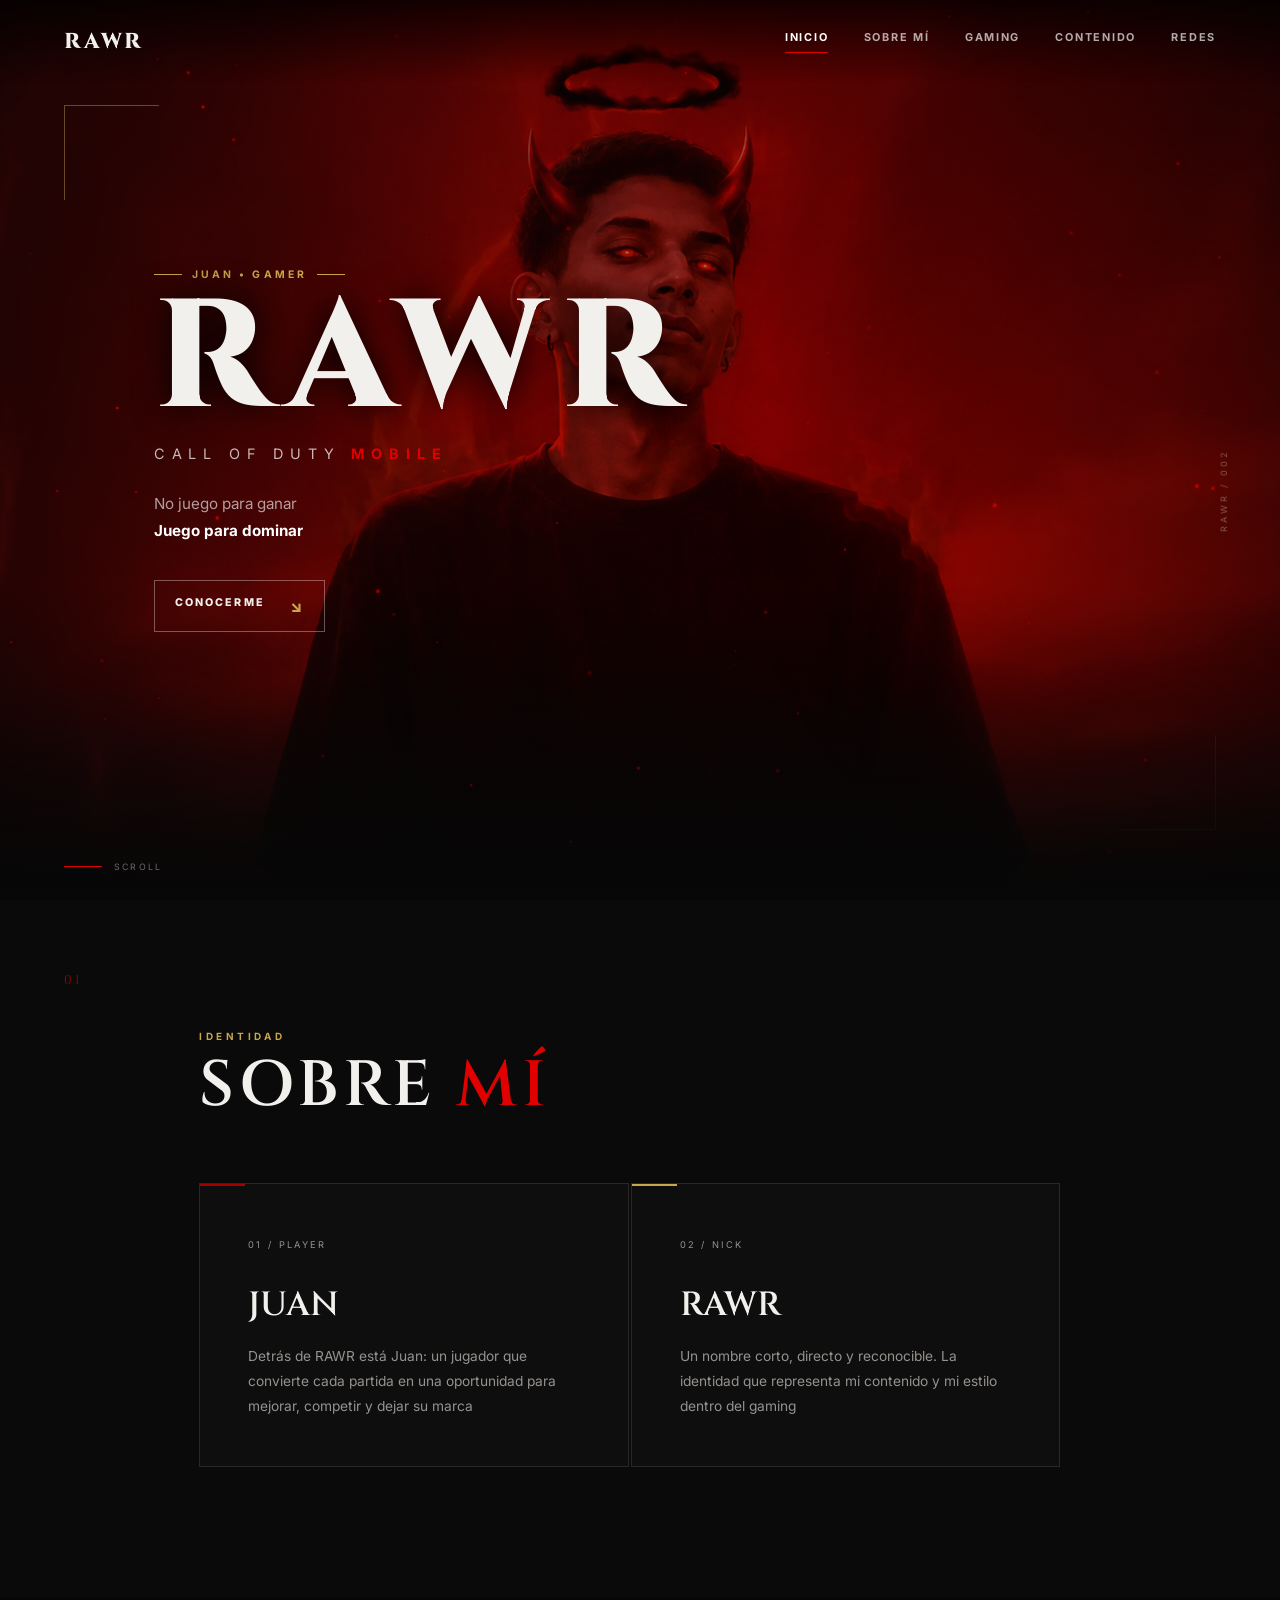
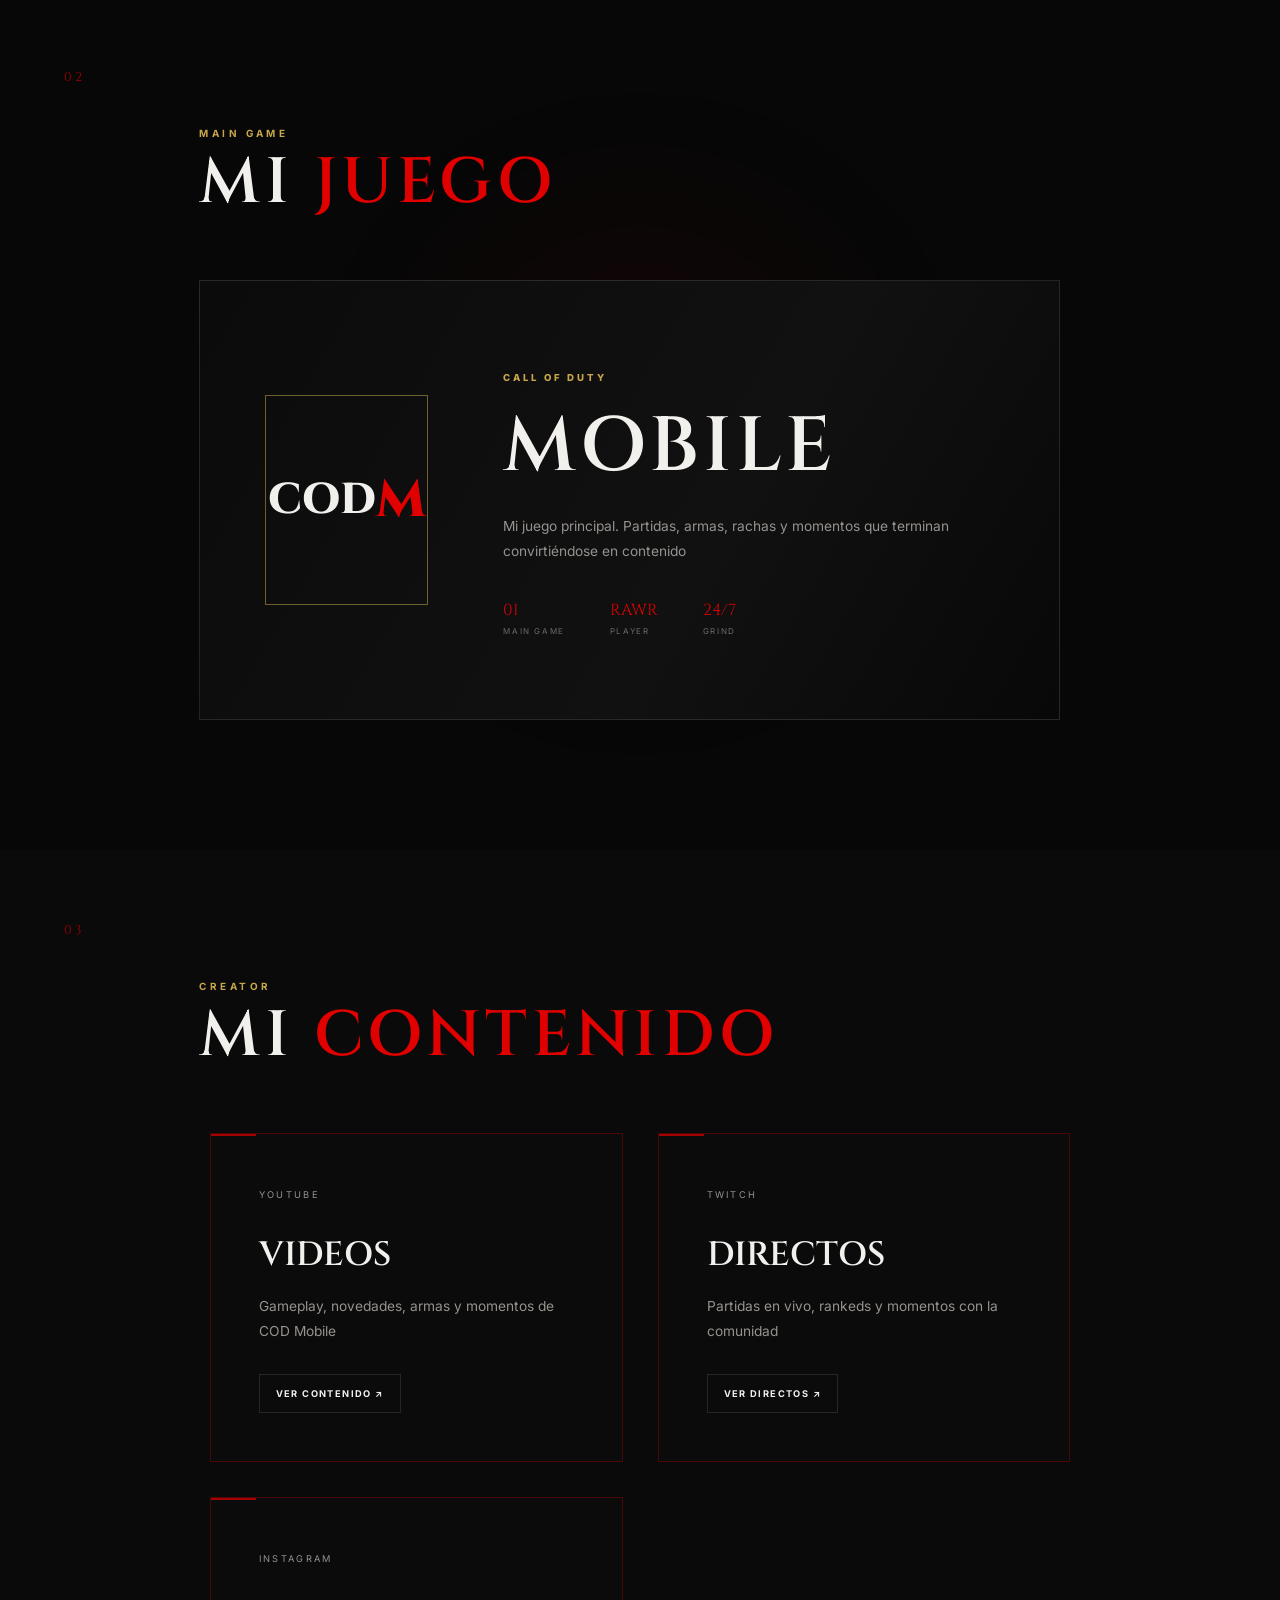
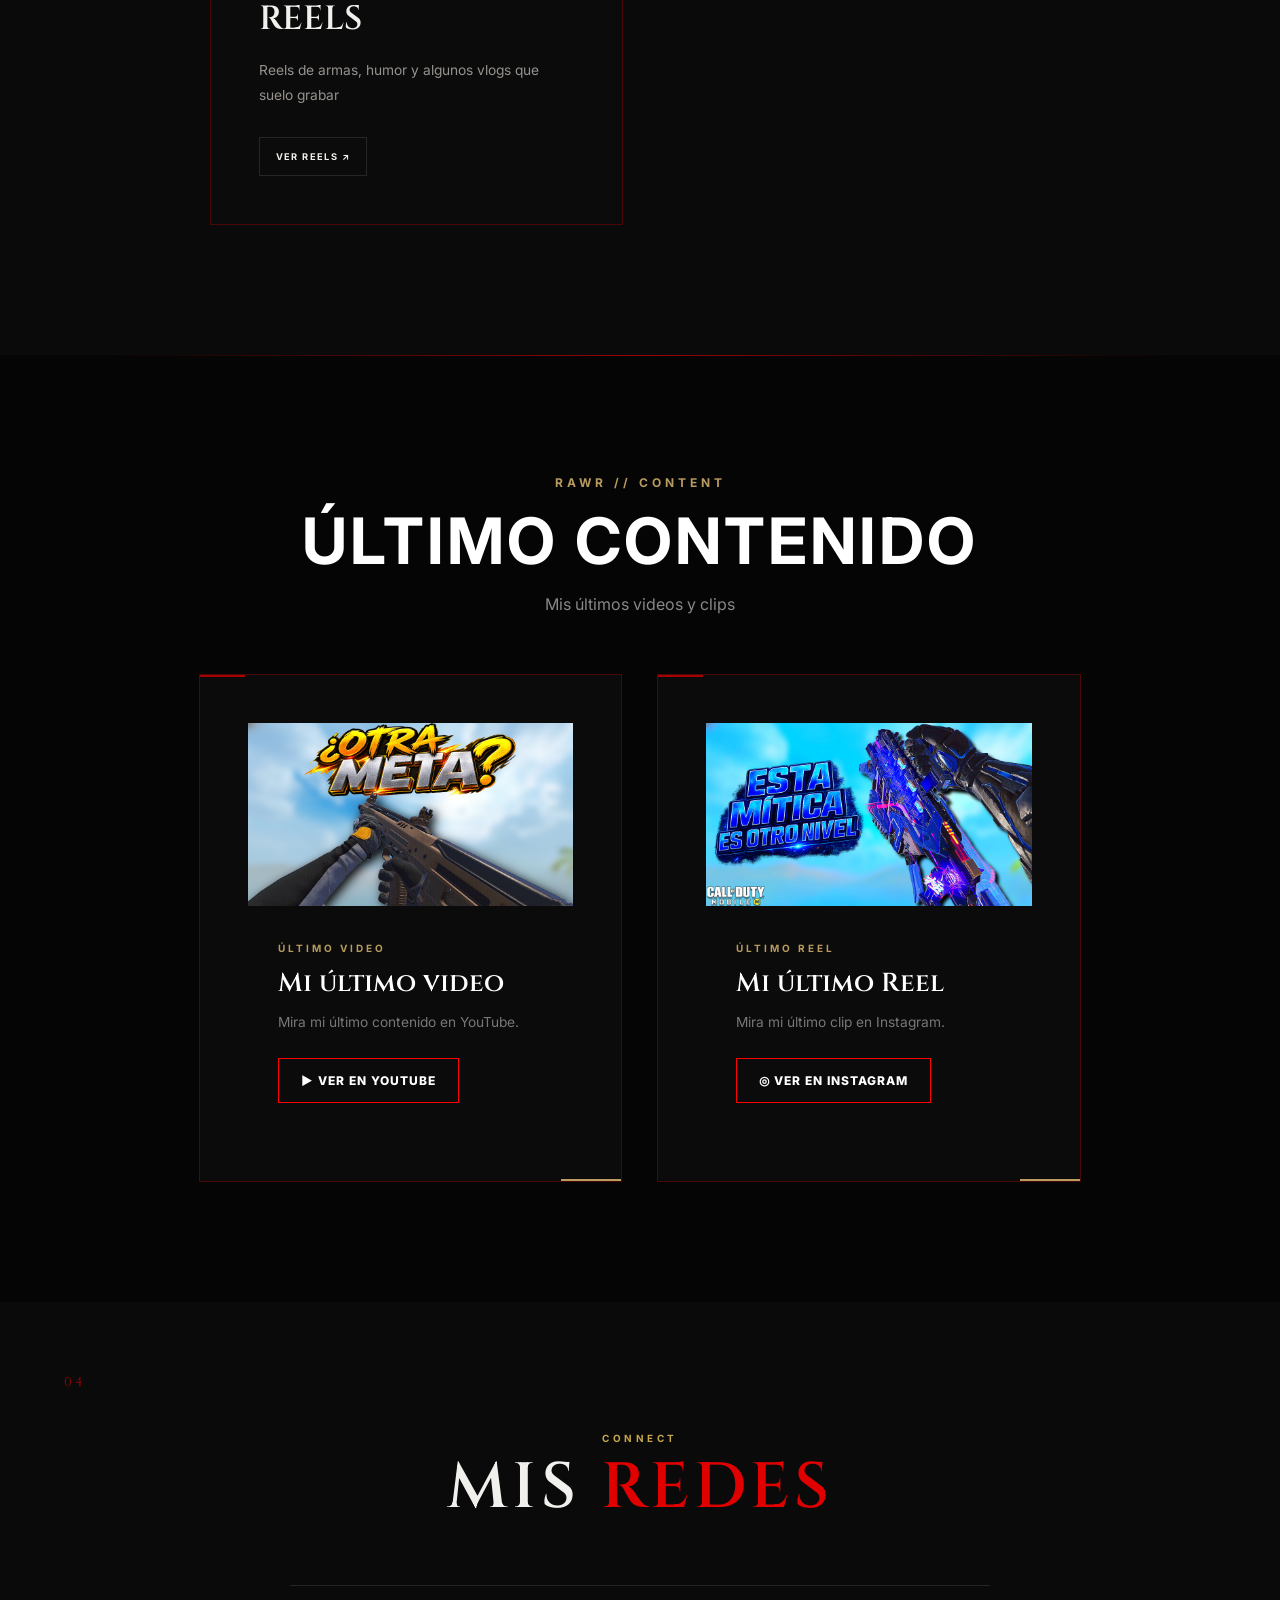
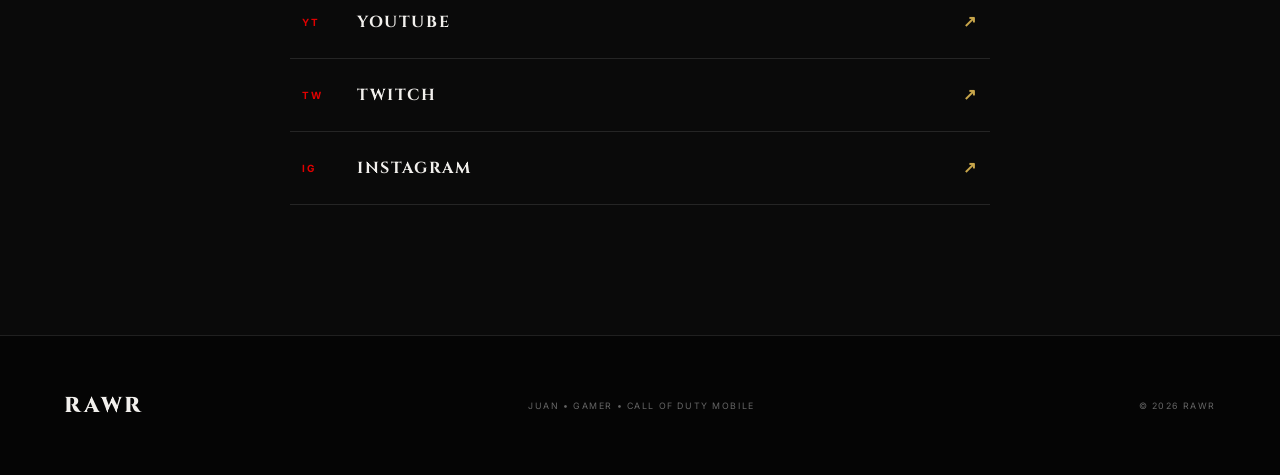
==== index.html @ 87cd7c40 "Update content description in index.html Removed the period from the content description." ====
<!DOCTYPE html>
<html lang="es">
<head>
  <meta charset="UTF-8">
  <meta name="viewport" content="width=device-width, initial-scale=1.0">
  <link rel="icon" type="image/png" href="favicon.png">
  <title>RAWR | Juan</title>
  <link rel="preconnect" href="https://fonts.googleapis.com">
  <link rel="preconnect" href="https://fonts.gstatic.com" crossorigin>
  <link href="https://fonts.googleapis.com/css2?family=Cinzel:wght@500;600;700;800&family=Inter:wght@400;500;600;700;800&display=swap" rel="stylesheet">
  <link rel="stylesheet" href="style.css">
</head>
<body>
<header class="navbar">
  <a href="#inicio" class="logo">RAWR<span></span></a>
  <button class="menu-toggle" aria-label="Abrir menú"><span></span><span></span><span></span></button>
  <nav class="nav-links">
    <a href="#inicio" class="active">INICIO</a>
    <a href="#sobre-mi">SOBRE MÍ</a>
    <a href="#gaming">GAMING</a>
    <a href="#contenido">CONTENIDO</a>
    <a href="#redes">REDES</a>
  </nav>
</header>

<main>
<section id="inicio" class="hero">
  <div class="hero-image"></div>
  <div class="hero-overlay"></div>
  <canvas id="particles"></canvas>
  <div class="hero-scanlines"></div>
  <div class="hero-corner corner-tl"></div><div class="hero-corner corner-br"></div>
  <div class="red-glow"></div>
  <div class="hero-content">
    <p class="eyebrow"><span></span> JUAN • GAMER <span></span></p>
    <h1 class="glitch-title" data-text="RAWR">RAWR</h1>
    <p class="hero-subtitle">CALL OF DUTY <strong>MOBILE</strong></p>
    <p class="hero-description">No juego para ganar<br><strong>Juego para dominar</strong></p>
    <a class="cta" href="#sobre-mi">CONOCERME <span>↘</span></a>
  </div>
  <div class="hero-side-label">RAWR / 002</div>
  <div class="scroll-indicator"><span></span> SCROLL</div>
</section>

<section id="sobre-mi" class="section reveal-section">
  <div class="section-number">01</div>
  <div class="section-heading"><p>IDENTIDAD</p><h2>SOBRE <em>MÍ</em></h2></div>
  <div class="about-grid">
    <article class="about-card reveal-item"><span>01 / PLAYER</span><h3>JUAN</h3><p>Detrás de RAWR está Juan: un jugador que convierte cada partida en una oportunidad para mejorar, competir y dejar su marca</p></article>
    <article class="about-card accent-card reveal-item"><span>02 / NICK</span><h3>RAWR</h3><p>Un nombre corto, directo y reconocible. La identidad que representa mi contenido y mi estilo dentro del gaming</p></article>
  </div>
</section>

<section id="gaming" class="section gaming reveal-section">
  <div class="section-number">02</div>
  <div class="section-heading"><p>MAIN GAME</p><h2>MI <em>JUEGO</em></h2></div>
  <div class="game-panel reveal-item">
    <div class="game-mark">COD<br><span>M</span></div>
    <div class="game-info"><span class="gold-label">CALL OF DUTY</span><h3>MOBILE</h3><p>Mi juego principal. Partidas, armas, rachas y momentos que terminan convirtiéndose en contenido</p>
      <div class="stats"><div><strong>01</strong><span>MAIN GAME</span></div><div><strong>RAWR</strong><span>PLAYER</span></div><div><strong>24/7</strong><span>GRIND</span></div></div>
    </div>
  </div>
</section>

<section id="contenido" class="section reveal-section">
  <div class="section-number">03</div>
  <div class="section-heading"><p>CREATOR</p><h2>MI <em>CONTENIDO</em></h2></div>
  <div class="content-grid">
    <article class="content-card reveal-item"><span>YOUTUBE</span><h3>VIDEOS</h3><p>Gameplay, novedades, armas y momentos de COD Mobile</p><a class="ghost-button" href="https://www.youtube.com/@Style___JD" target="_blank" rel="noopener noreferrer">VER CONTENIDO ↗</a></article>
    <article class="content-card reveal-item"><span>TWITCH</span><h3>DIRECTOS</h3><p>Partidas en vivo, rankeds y momentos con la comunidad</p><a class="ghost-button" href="https://www.twitch.tv/style___jd" target="_blank" rel="noopener noreferrer">VER DIRECTOS ↗</a></article>
        <article class="content-card">
          <span>INSTAGRAM</span>
          <h3>REELS</h3>
          <p>Reels de armas, humor y algunos vlogs que suelo grabar</p>
          <a class="ghost-button" href="https://www.instagram.com/style___jd/" target="_blank" rel="noopener noreferrer">VER REELS ↗</a>
</article>
</div>
</section>

<section id="contenido" class="content-section">
    
    <div class="section-header">
        <span class="section-label">RAWR // CONTENT</span>
        <h2>ÚLTIMO CONTENIDO</h2>
        <p>Mis últimos videos y clips</p>
    </div>

    <div class="content-grid">

        <article class="content-card youtube-card">

            <div class="content-image">
                <img 
                    src="Youtube.jpg" 
                    alt="Último video de YouTube"
                >

                <div class="image-overlay">
                    <span class="platform">YOUTUBE</span>
                    <span class="play-icon">▶</span>
                </div>
            </div>

            <div class="content-info">
                <span class="content-type">ÚLTIMO VIDEO</span>

                <h3>Mi último video</h3>

                <p>
                    Mira mi último contenido en YouTube.
                </p>

                <a 
                    href="https://youtu.be/4zx3zYgVss8?si=M_zsgDwBuVOorkFC"
                    target="_blank"
                    rel="noopener noreferrer"
                    class="content-button youtube-button"
                >
                    ▶ VER EN YOUTUBE
                </a>
            </div>

        </article>

        <article class="content-card instagram-card">

            <div class="content-image">
                <img 
                    src="Instagram.jpg" 
                    alt="Último Reel de Instagram"
                >

                <div class="image-overlay">
                    <span class="platform">INSTAGRAM</span>
                    <span class="play-icon">▶</span>
                </div>
            </div>

            <div class="content-info">
                <span class="content-type">ÚLTIMO REEL</span>

                <h3>Mi último Reel</h3>

                <p>
                    Mira mi último clip en Instagram.
                </p>

                <a 
                    href="https://www.instagram.com/reel/Dbi9MmZSUVc/?utm_source=ig_web_copy_link&igsi=NTc4MTIwNjQ2YQ=="
                    target="_blank"
                    rel="noopener noreferrer"
                    class="content-button instagram-button"
                >
                    ◎ VER EN INSTAGRAM
                </a>
            </div>

        </article>

    </div>

</section>


<section id="redes" class="section socials reveal-section">
  <div class="section-number">04</div>
  <div class="section-heading centered"><p>CONNECT</p><h2>MIS <em>REDES</em></h2></div>
  <div class="social-links reveal-item">
    <a href="https://www.youtube.com/@Style___JD" target="_blank" rel="noopener noreferrer"><span>YT</span> YOUTUBE <b>↗</b></a>
    <a href="https://www.twitch.tv/style___jd" target="_blank" rel="noopener noreferrer"><span>TW</span> TWITCH <b>↗</b></a>
    <a href="https://www.instagram.com/style___jd" target="_blank" rel="noopener noreferrer"><span>IG</span> INSTAGRAM <b>↗</b></a>
  </div>
</section>
</main>

<footer><div class="footer-logo">RAWR<span></span></div><p>JUAN • GAMER • CALL OF DUTY MOBILE</p><small>© <span id="year"></span> RAWR</small></footer>
<script src="script.js"></script>
</body>
</html>
---- style.css ----
*{margin:0;padding:0;box-sizing:border-box}:root{--black:#070707;--red:#a60000;--red2:#e00000;--gold:#c8a64b;--white:#f2f0ed;--muted:#96928e;--line:rgba(255,255,255,.11)}html{scroll-behavior:smooth}body{background:var(--black);color:var(--white);font-family:Inter,Arial,sans-serif;overflow-x:hidden}a{color:inherit;text-decoration:none}.navbar{position:fixed;z-index:50;top:0;width:100%;height:82px;padding:0 5vw;display:flex;align-items:center;justify-content:space-between;background:linear-gradient(#000b,transparent)}.logo,.footer-logo{font:800 1.35rem Cinzel,serif;letter-spacing:.13em}.logo span,.footer-logo span{color:var(--red2)}.nav-links{display:flex;gap:2.2rem}.nav-links a{font-size:.68rem;letter-spacing:.16em;font-weight:700;color:#ffffffaa}.nav-links a.active,.nav-links a:hover{color:white}.nav-links a.active:after{content:"";display:block;height:1px;background:var(--red2);margin-top:8px}.menu-toggle{display:none;background:none;border:0}.menu-toggle span{display:block;width:25px;height:2px;background:#fff;margin:5px}.hero{height:100vh;min-height:760px;position:relative;display:flex;align-items:center;overflow:hidden}.hero-image{position:absolute;inset:0;background:url("hero.png") center/cover no-repeat;filter:saturate(.92) contrast(1.08);transform:scale(1.025)}.hero-overlay{position:absolute;inset:0;background:linear-gradient(90deg,#040404c7,#04040440 42%,#04040424 60%,#040404bb),linear-gradient(0deg,#040404dd,transparent 35%,#04040455)}#particles,.hero-scanlines{position:absolute;inset:0;width:100%;height:100%;pointer-events:none}#particles{z-index:2}.hero-scanlines{z-index:3;opacity:.1;background:repeating-linear-gradient(0deg,transparent 0,transparent 4px,#fff1 5px);mix-blend-mode:overlay}.red-glow{position:absolute;width:45vw;height:45vw;border-radius:50%;right:-15vw;top:20%;background:#b000001f;filter:blur(90px)}.hero-corner{position:absolute;z-index:4;width:95px;height:95px;opacity:.65}.corner-tl{top:105px;left:5vw;border-top:1px solid #c8a64baa;border-left:1px solid #c8a64baa}.corner-br{right:5vw;bottom:70px;border-right:1px solid #a60000aa;border-bottom:1px solid #a60000aa}.hero-content{position:relative;z-index:5;width:min(1100px,90vw);margin-left:12vw;animation:enter 1.1s ease both}.eyebrow{display:flex;gap:10px;align-items:center;color:var(--gold);font-size:.65rem;letter-spacing:.3em;font-weight:700;margin-bottom:18px}.eyebrow span{width:28px;height:1px;background:var(--gold)}.hero h1{font:800 clamp(5rem,12vw,10rem)/.8 Cinzel,serif;letter-spacing:.1em;display:inline-block;text-shadow:0 0 35px #000}.hero h1{animation:float 5s ease-in-out infinite}.glitch-title:before,.glitch-title:after{content:attr(data-text);position:absolute;inset:0;opacity:0}.glitch-title:before{color:var(--red2);clip-path:inset(35% 0 48%)}.glitch-title:after{color:var(--gold);clip-path:inset(60% 0 20%)}.hero:hover .glitch-title:before{animation:glitchA .7s steps(2)}.hero:hover .glitch-title:after{animation:glitchB .7s steps(2)}.hero-subtitle{margin-top:23px;font-size:.9rem;letter-spacing:.48em;color:#ffffffb8}.hero-subtitle strong{color:var(--red2)}.hero-description{margin-top:28px;color:#ffffff9c;font-size:.95rem;line-height:1.8}.hero-description strong{color:white}.cta{display:inline-flex;gap:25px;margin-top:35px;padding:15px 20px;border:1px solid #fff5;font-size:.67rem;letter-spacing:.2em;font-weight:800;transition:.3s}.cta:hover{background:var(--red);border-color:var(--red);transform:translateX(5px)}.cta span{color:var(--gold);font-size:1rem}.hero-side-label{position:absolute;z-index:5;right:4vw;top:50%;writing-mode:vertical-rl;transform:rotate(180deg);color:#fff5;font-size:.55rem;letter-spacing:.35em}.scroll-indicator{position:absolute;z-index:6;bottom:28px;left:5vw;display:flex;gap:12px;align-items:center;color:#fff6;font-size:.55rem;letter-spacing:.25em}.scroll-indicator span{width:38px;height:1px;background:var(--red2);animation:pulse 1.8s ease-in-out infinite}@keyframes enter{from{opacity:0;transform:translateY(20px)}to{opacity:1;transform:none}}@keyframes float{50%{transform:translateY(-4px)}}@keyframes glitchA{20%{opacity:.7;transform:translate(-5px,-1px)}70%{opacity:.5;transform:translate(4px,1px)}}@keyframes glitchB{30%{opacity:.55;transform:translate(5px,1px)}80%{opacity:.45;transform:translate(-3px,-1px)}}@keyframes pulse{50%{width:55px;opacity:1}}.hero:after{content:"";position:absolute;z-index:4;left:0;right:0;bottom:0;height:24%;background:linear-gradient(transparent,var(--black));pointer-events:none}.section{position:relative;padding:130px 9vw;background:var(--black)}.section:nth-child(even){background:#0a0a0a}.section-number{position:absolute;top:72px;left:5vw;color:var(--red);font: .8rem Cinzel,serif;letter-spacing:.2em}.section-heading{margin-left:8%;margin-bottom:65px}.section-heading p{color:var(--gold);font-size:.62rem;letter-spacing:.35em;font-weight:700;margin-bottom:12px}.section-heading h2{font:600 clamp(2.4rem,5vw,4.8rem)/1 Cinzel,serif;letter-spacing:.07em}.section-heading em{color:var(--red2);font-style:normal}.about-grid,.content-grid{width:82%;margin-left:8%;display:grid;grid-template-columns:repeat(2,1fr);gap:2px}.about-card,.content-card{position:relative;overflow:hidden;background:#0e0e0e;border:1px solid var(--line);padding:48px;min-height:280px;transition:.45s}.about-card:before,.content-card:before{content:"";position:absolute;left:0;top:0;width:45px;height:2px;background:var(--red)}.accent-card:before{background:var(--gold)}.about-card:hover,.content-card:hover{transform:translateY(-8px);border-color:#a6000088;box-shadow:0 18px 55px #0006}.about-card span,.content-card>span{color:var(--muted);font-size:.58rem;letter-spacing:.25em}.about-card h3,.content-card h3{font:600 2.1rem Cinzel,serif;margin:30px 0 17px}.about-card p,.content-card p,.game-info>p{color:var(--muted);line-height:1.8;font-size:.86rem}.gaming{background:#070707}.gaming:before{content:"";position:absolute;width:420px;height:420px;border-radius:50%;left:50%;top:50%;transform:translate(-50%,-50%);background:#a6000010;filter:blur(75px);animation:atmo 7s ease-in-out infinite}@keyframes atmo{50%{opacity:1;transform:translate(-50%,-50%) scale(1.15)}}.game-panel{width:82%;margin-left:8%;min-height:440px;border:1px solid var(--line);display:flex;align-items:center;padding:65px;background:linear-gradient(120deg,#0b0b0b,#111 60%,#080808);position:relative;overflow:hidden;transition:.5s}.game-panel:hover{border-color:#c8a64b66;box-shadow:0 25px 80px #0007}.game-mark{width:210px;height:210px;border:1px solid #c8a64b88;display:flex;align-items:center;justify-content:center;text-align:center;font:800 2.7rem/.8 Cinzel,serif;margin-right:75px}.game-mark span{color:var(--red2);font-size:1.2em}.game-info{max-width:600px}.gold-label{color:var(--gold);font-size:.6rem;letter-spacing:.3em;font-weight:800}.game-info h3{font:600 clamp(3rem,6vw,5.5rem) Cinzel,serif;letter-spacing:.06em;margin:10px 0 15px}.stats{display:flex;gap:45px;margin-top:35px}.stats div{display:flex;flex-direction:column;gap:5px}.stats strong{color:var(--red2);font:1rem Cinzel,serif}.stats span{color:#6e6b69;font-size:.5rem;letter-spacing:.2em}.ghost-button{display:inline-block;margin-top:30px;background:transparent;border:1px solid var(--line);padding:13px 16px;letter-spacing:.15em;font-size:.58rem;font-weight:700;transition:.25s}.ghost-button:hover{background:var(--red);border-color:var(--red)}.socials{min-height:600px}.centered{text-align:center;margin-left:0}.social-links{width:min(700px,90%);margin:auto;border-top:1px solid var(--line)}.social-links a{display:flex;align-items:center;padding:25px 12px;border-bottom:1px solid var(--line);font:700 1rem Cinzel,serif;letter-spacing:.1em;transition:.3s}.social-links a:hover{padding-left:25px;background:#a6000014}.social-links span{font:700 .62rem Inter,sans-serif;color:var(--red2);width:55px}.social-links b{margin-left:auto;color:var(--gold)}footer{padding:55px 5vw;border-top:1px solid var(--line);display:flex;justify-content:space-between;align-items:center;background:#050505}footer p,footer small{color:#666;font-size:.55rem;letter-spacing:.18em}.reveal-section .section-heading,.reveal-section .section-number,.reveal-item{opacity:0;transform:translateY(42px);transition:opacity .9s ease,transform .9s cubic-bezier(.2,.7,.2,1)}.reveal-section.is-visible .section-heading,.reveal-section.is-visible .section-number,.reveal-item.is-visible{opacity:1;transform:none}.reveal-section.is-visible .reveal-item:nth-child(2){transition-delay:.08s}.reveal-section.is-visible .reveal-item:nth-child(3){transition-delay:.18s}.reveal-section.is-visible .reveal-item:nth-child(4){transition-delay:.28s}@media(max-width:800px){.navbar{height:70px}.menu-toggle{display:block;z-index:60}.nav-links{position:absolute;top:70px;right:5vw;width:210px;padding:20px;display:none;flex-direction:column;gap:18px;background:#080808f7;border:1px solid var(--line)}.nav-links.open{display:flex}.hero-content{margin-left:7vw}.hero h1{font-size:clamp(4rem,19vw,7rem)}.hero-subtitle{letter-spacing:.22em;font-size:.72rem}.hero-side-label{display:none}.section{padding:100px 7vw}.section-number{left:7vw;top:50px}.section-heading,.about-grid,.content-grid,.game-panel{margin-left:0;width:100%}.about-grid,.content-grid{grid-template-columns:1fr}.game-panel{padding:35px;flex-direction:column;align-items:flex-start}.game-mark{width:120px;height:120px;font-size:1.7rem;margin:0 0 40px}.stats{gap:22px;flex-wrap:wrap}footer{flex-direction:column;align-items:flex-start;gap:18px}}@media(prefers-reduced-motion:reduce){*,*::before,*::after{animation-duration:.01ms!important;transition-duration:.01ms!important;scroll-behavior:auto!important}}
/* =========================================
   ÚLTIMO CONTENIDO - RAWR
   ========================================= */

.content-section {
    position: relative;
    padding: 120px 8%;
    background: #050505;
    overflow: hidden;
}

/* Línea roja decorativa */

.content-section::before {
    content: "";
    position: absolute;
    top: 0;
    left: 8%;
    width: 84%;
    height: 1px;
    background: linear-gradient(
        90deg,
        transparent,
        #ff0000,
        transparent
    );
    opacity: 0.6;
}

/* Encabezado */

.section-header {
    text-align: center;
    margin-bottom: 60px;
}

.section-label {
    display: block;
    margin-bottom: 12px;
    color: #b89b5e;
    font-size: 12px;
    letter-spacing: 4px;
    font-weight: 700;
}

.section-header h2 {
    margin: 0;
    color: #ffffff;
    font-size: clamp(36px, 5vw, 64px);
    letter-spacing: 3px;
    text-transform: uppercase;
}

.section-header p {
    margin-top: 15px;
    color: #888;
    font-size: 16px;
}


/* GRID */

.content-grid {
    max-width: 1200px;
    margin: 0 auto;
    display: grid;
    grid-template-columns: repeat(2, 1fr);
    gap: 35px;
}


/* TARJETA */

.content-card {
    position: relative;
    background: #0b0b0b;
    border: 1px solid rgba(255, 0, 0, 0.25);
    overflow: hidden;
    transition:
        transform 0.4s ease,
        border-color 0.4s ease,
        box-shadow 0.4s ease;
}

.content-card:hover {
    transform: translateY(-10px);
    border-color: rgba(255, 0, 0, 0.8);

    box-shadow:
        0 20px 60px rgba(255, 0, 0, 0.15),
        0 0 30px rgba(255, 0, 0, 0.08);
}


/* MINIATURA */

.content-image {
    position: relative;
    aspect-ratio: 16 / 9;
    overflow: hidden;
    background: #111;
}

.content-image img {
    width: 100%;
    height: 100%;
    object-fit: cover;
    display: block;

    transition:
        transform 0.6s ease,
        filter 0.6s ease;
}

.content-card:hover .content-image img {
    transform: scale(1.06);
    filter: brightness(0.65);
}


/* CAPA SOBRE LA IMAGEN */

.image-overlay {
    position: absolute;
    inset: 0;

    display: flex;
    align-items: center;
    justify-content: center;

    background: rgba(0, 0, 0, 0.25);

    opacity: 0;
    transition: opacity 0.4s ease;
}

.content-card:hover .image-overlay {
    opacity: 1;
}


/* NOMBRE DE PLATAFORMA */

.platform {
    position: absolute;
    top: 18px;
    left: 18px;

    padding: 7px 12px;

    color: white;
    background: rgba(0, 0, 0, 0.75);

    border-left: 2px solid #ff0000;

    font-size: 11px;
    font-weight: 700;
    letter-spacing: 2px;
}


/* ICONO PLAY */

.play-icon {
    width: 70px;
    height: 70px;

    display: flex;
    align-items: center;
    justify-content: center;

    border: 1px solid rgba(255, 255, 255, 0.7);
    border-radius: 50%;

    color: white;
    font-size: 25px;

    background: rgba(0, 0, 0, 0.45);

    transition:
        transform 0.3s ease,
        background 0.3s ease;
}

.content-card:hover .play-icon {
    transform: scale(1.1);
    background: rgba(255, 0, 0, 0.8);
}


/* INFORMACIÓN */

.content-info {
    padding: 30px;
}

.content-type {
    color: #b89b5e;
    font-size: 10px;
    font-weight: 700;
    letter-spacing: 3px;
}

.content-info h3 {
    margin: 10px 0;
    color: #ffffff;
    font-size: 26px;
}

.content-info p {
    margin-bottom: 25px;
    color: #777;
    line-height: 1.6;
}


/* BOTONES */

.content-button {
    display: inline-flex;
    align-items: center;
    justify-content: center;

    min-height: 45px;
    padding: 0 22px;

    color: white;
    text-decoration: none;

    font-size: 12px;
    font-weight: 800;
    letter-spacing: 1px;

    border: 1px solid #ff0000;
    background: transparent;

    transition:
        background 0.3s ease,
        box-shadow 0.3s ease,
        transform 0.3s ease;
}

.content-button:hover {
    background: #ff0000;

    box-shadow:
        0 0 20px rgba(255, 0, 0, 0.45);

    transform: translateY(-2px);
}


/* DETALLE DORADO */

.youtube-card::after,
.instagram-card::after {
    content: "";
    position: absolute;
    bottom: 0;
    right: 0;

    width: 60px;
    height: 2px;

    background: #b89b5e;
}


/* RESPONSIVE */

@media (max-width: 800px) {

    .content-section {
        padding: 90px 6%;
    }

    .content-grid {
        grid-template-columns: 1fr;
    }

    .section-header h2 {
        font-size: 38px;
    }

}

@media (max-width: 500px) {

    .content-info {
        padding: 22px;
    }

    .content-info h3 {
        font-size: 22px;
    }

    .content-button {
        width: 100%;
    }

}
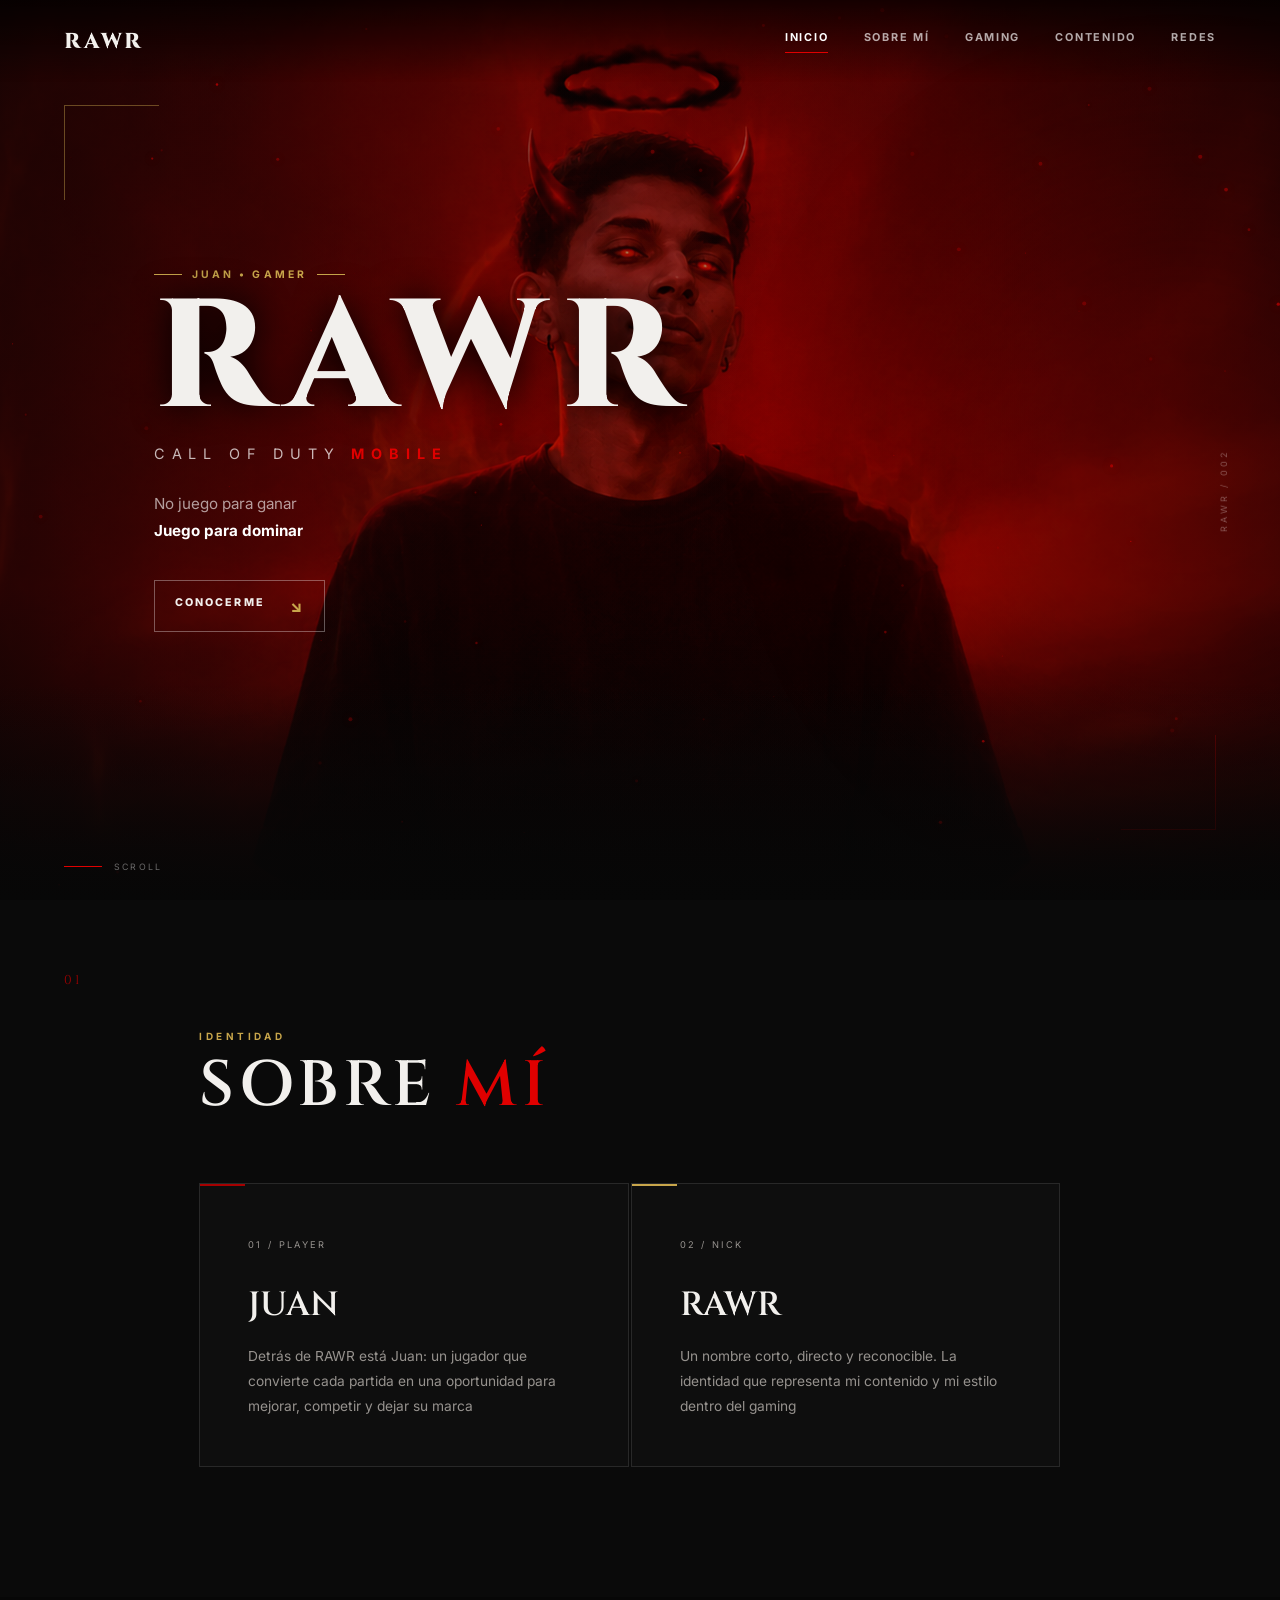
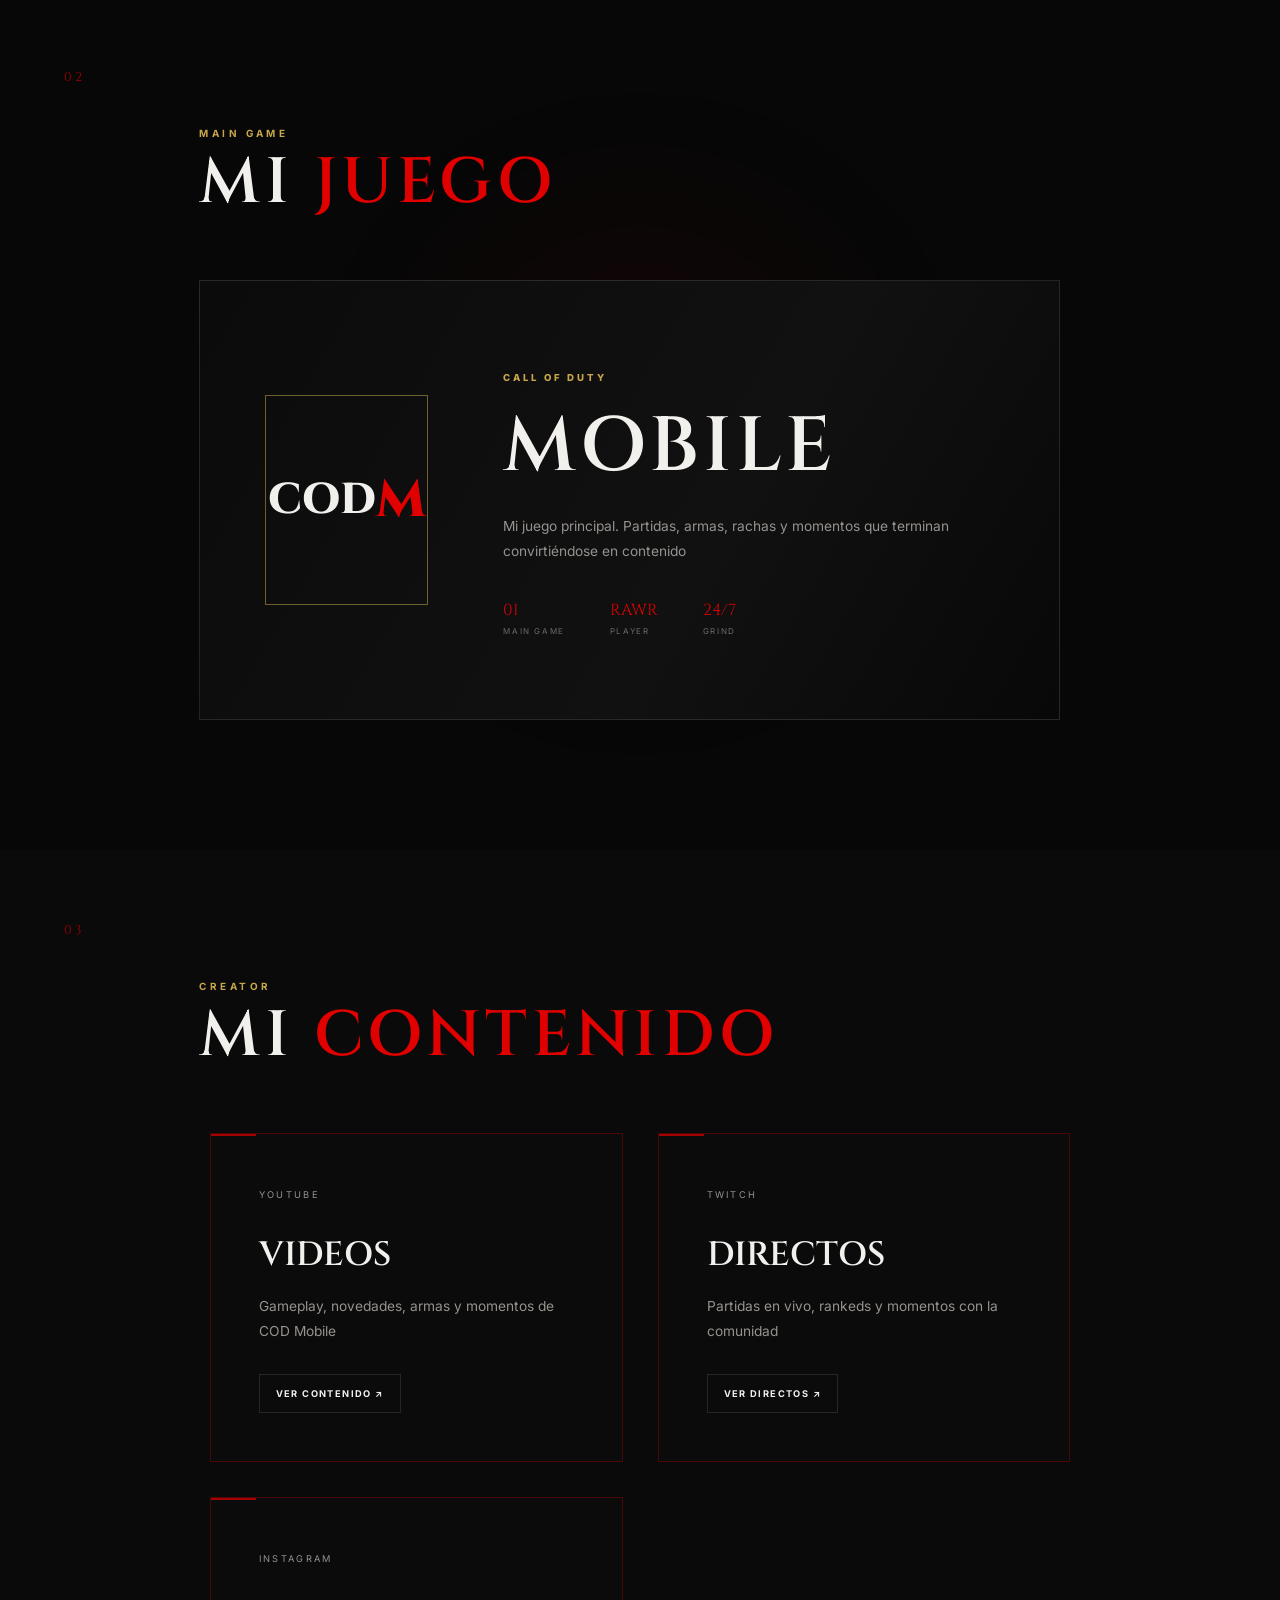
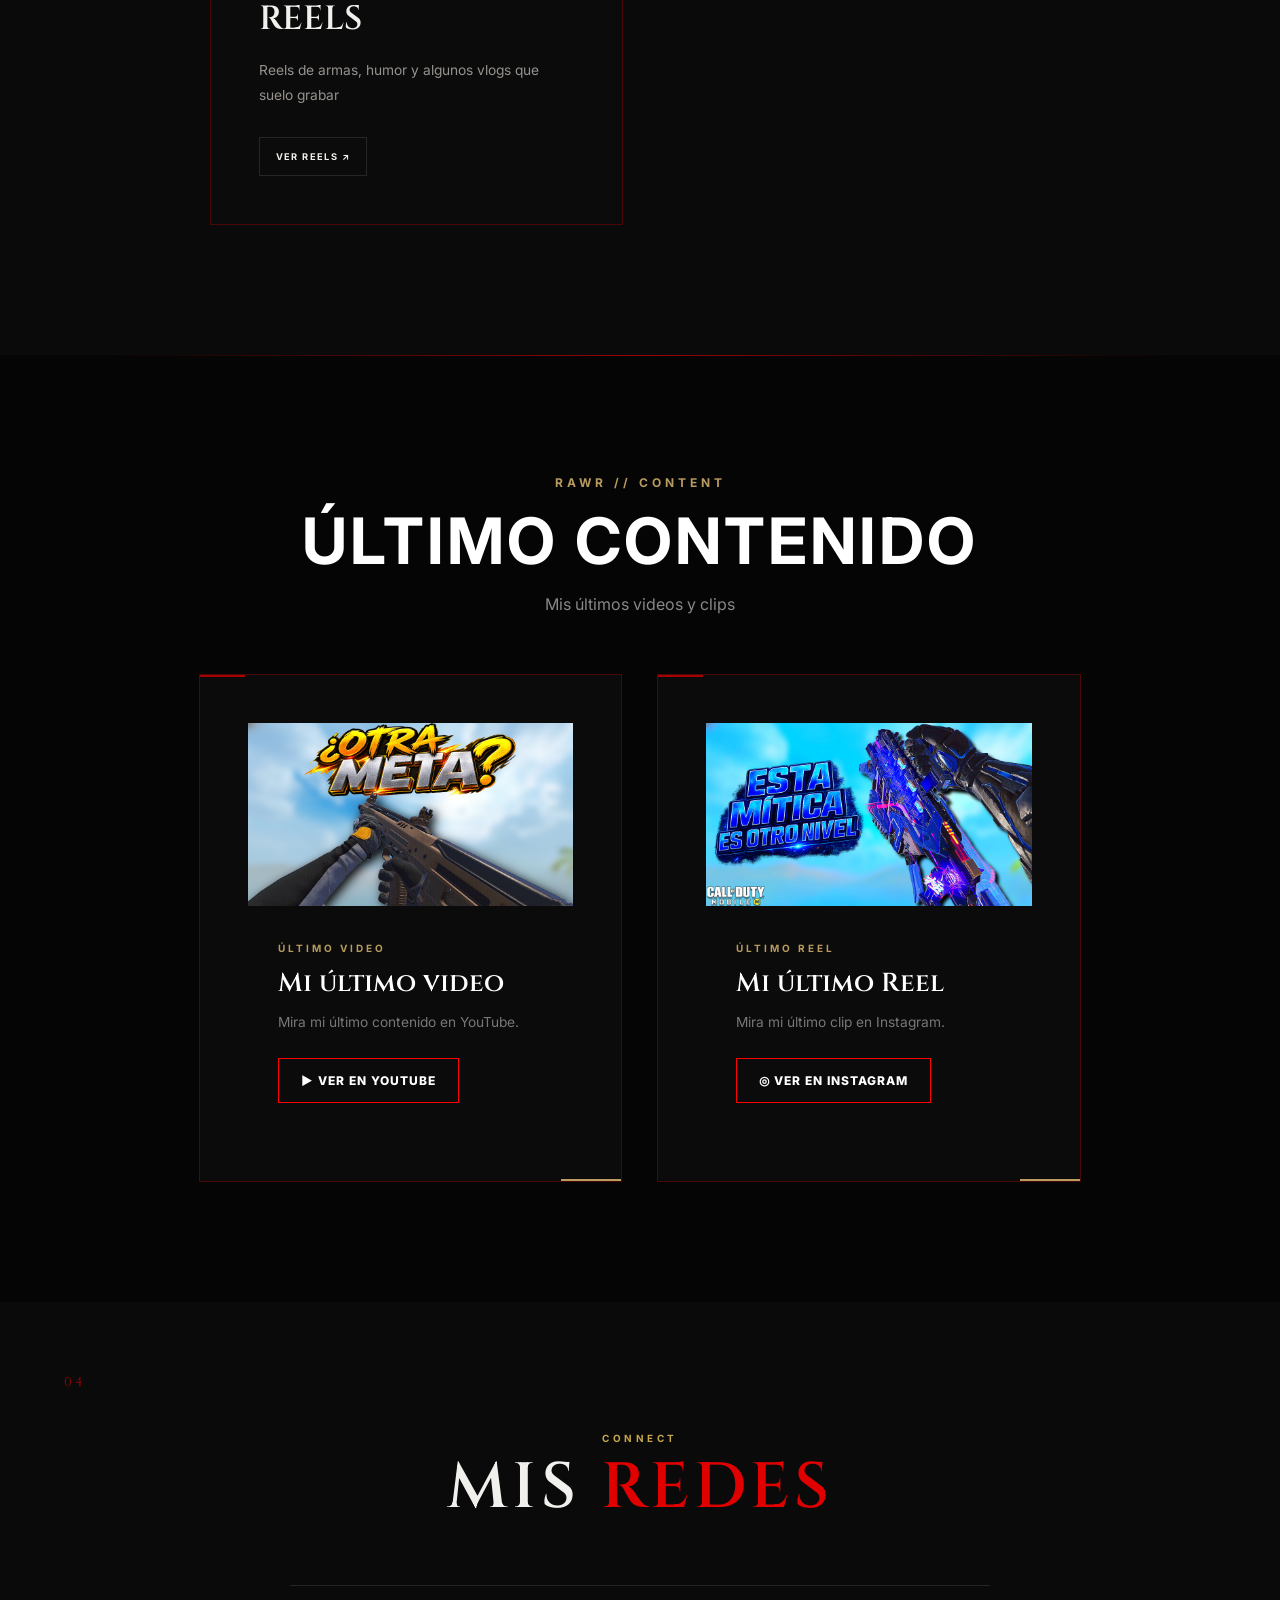
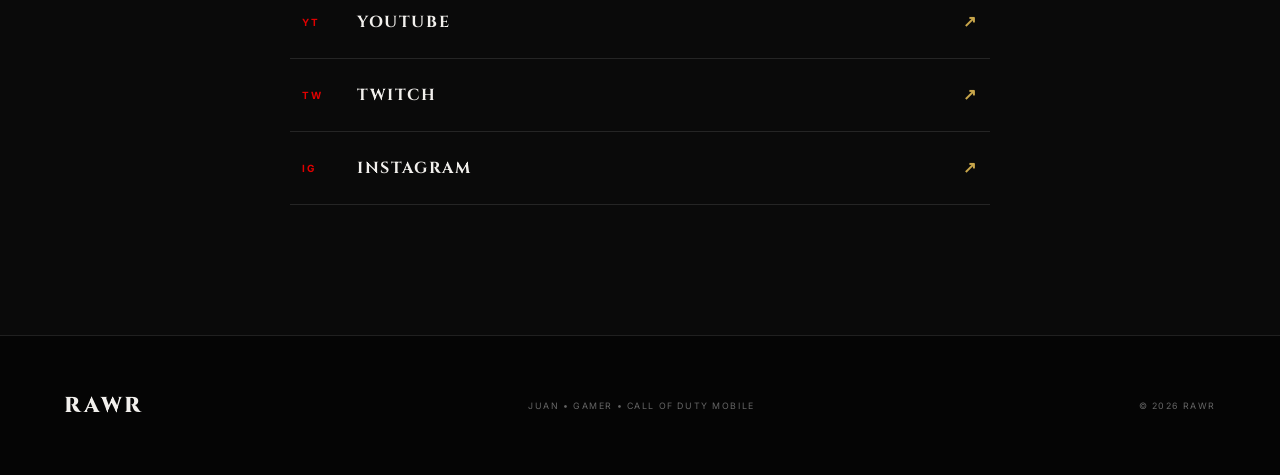
==== commit 9dc39143: "Update index.html" ====
--- a/index.html
+++ b/index.html
@@ -4,7 +4,7 @@
   <meta charset="UTF-8">
   <meta name="viewport" content="width=device-width, initial-scale=1.0">
   <link rel="icon" type="image/png" href="favicon.png">
-  <title>RAWR | Juan</title>
+  <title>RAWR</title>
   <link rel="preconnect" href="https://fonts.googleapis.com">
   <link rel="preconnect" href="https://fonts.gstatic.com" crossorigin>
   <link href="https://fonts.googleapis.com/css2?family=Cinzel:wght@500;600;700;800&family=Inter:wght@400;500;600;700;800&display=swap" rel="stylesheet">
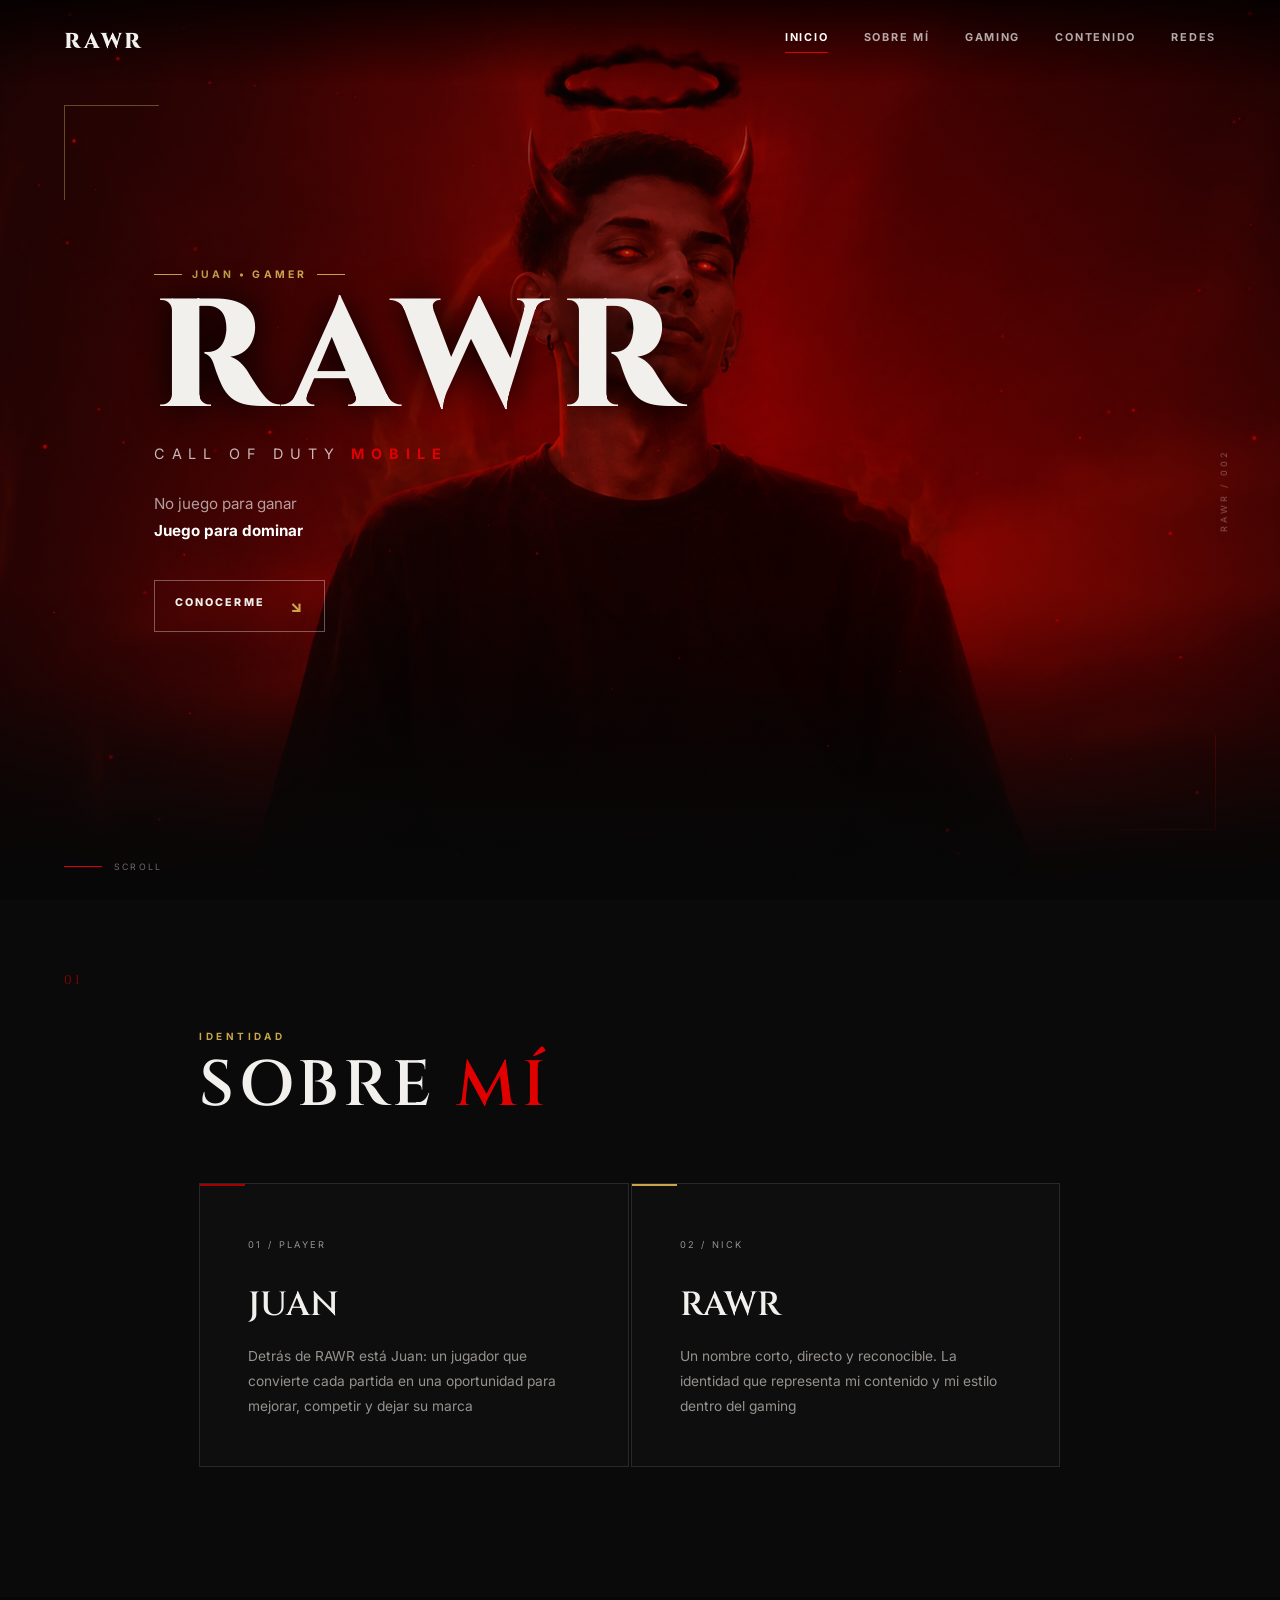
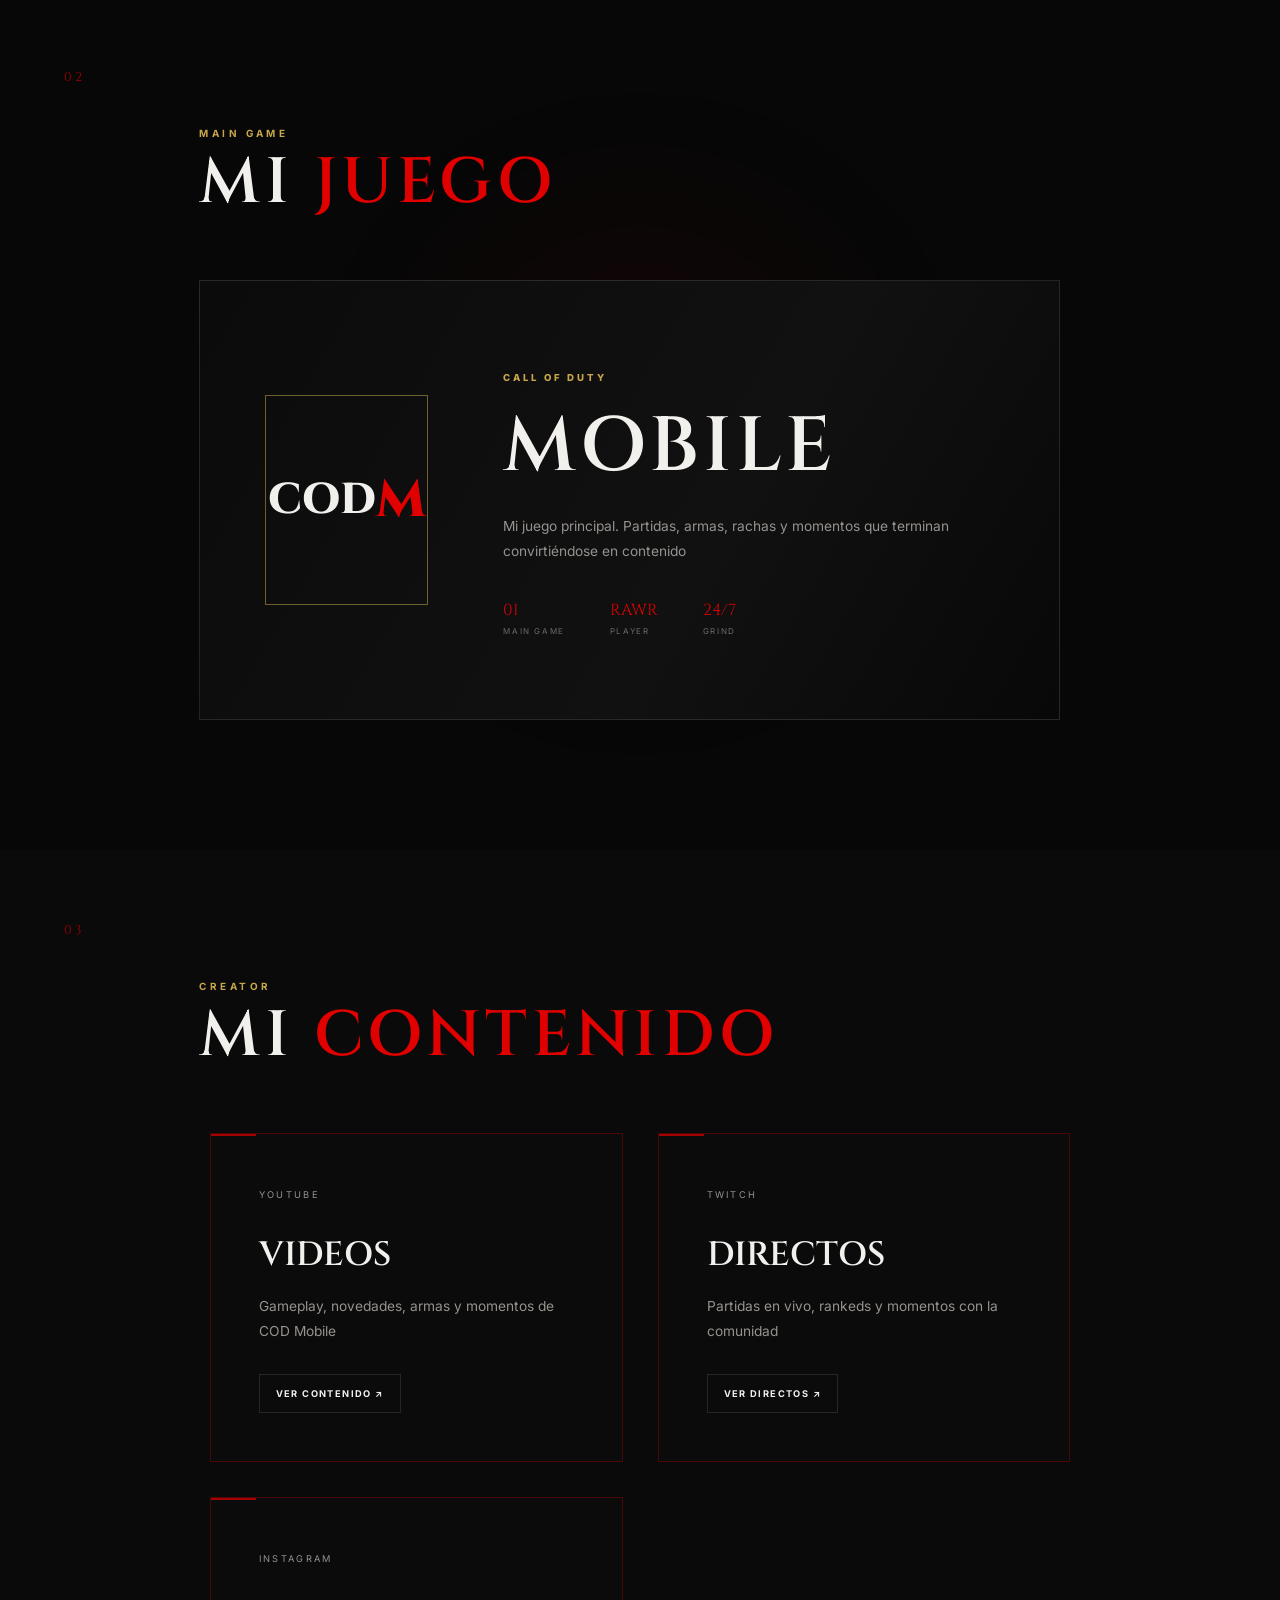
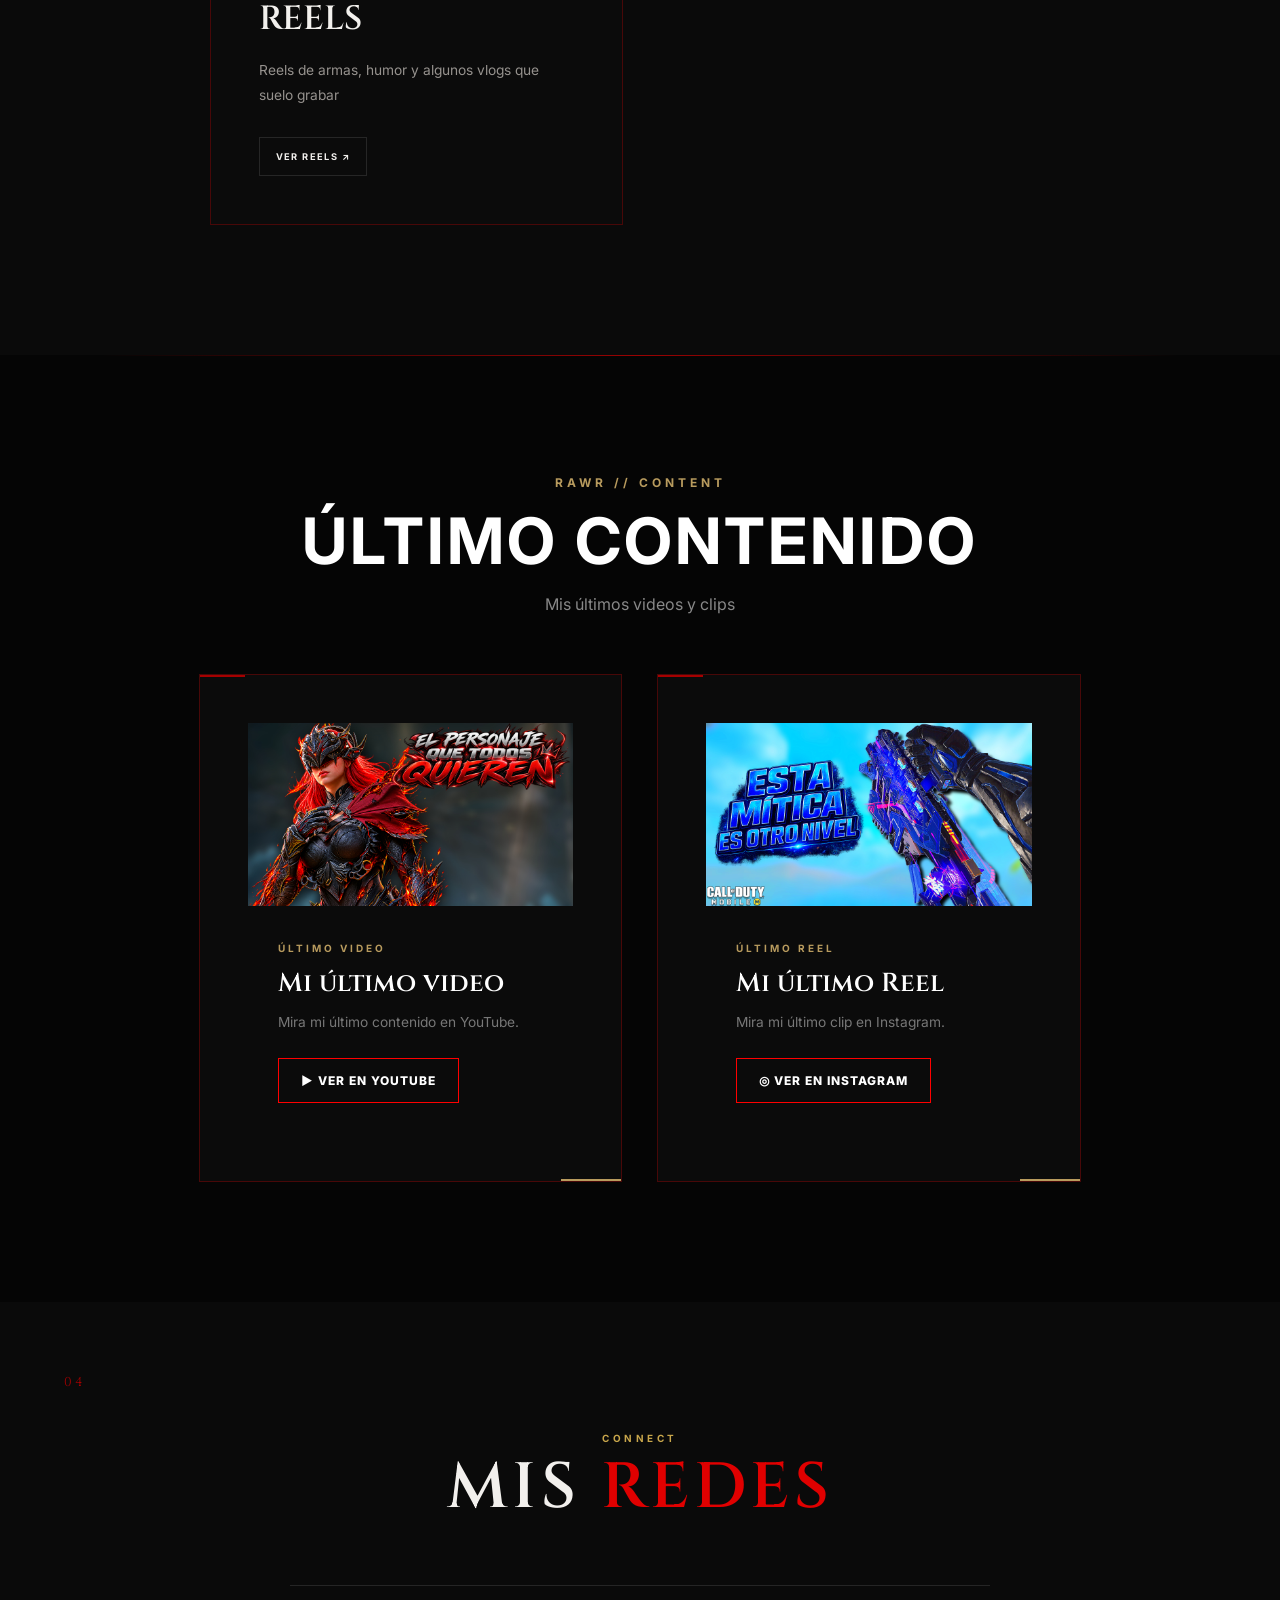
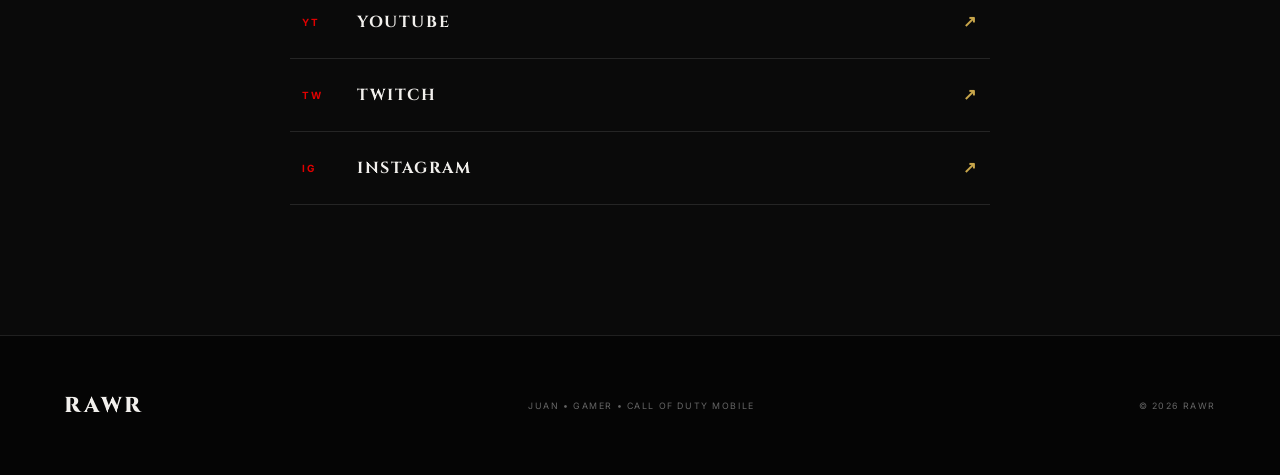
==== commit 49bb5e85: "Update index.html" ====
--- a/index.html
+++ b/index.html
@@ -91,7 +91,7 @@
 
             <div class="content-image">
                 <img 
-                    src="Youtube.jpg" 
+                    src="YouTube.jpg" 
                     alt="Último video de YouTube"
                 >
 
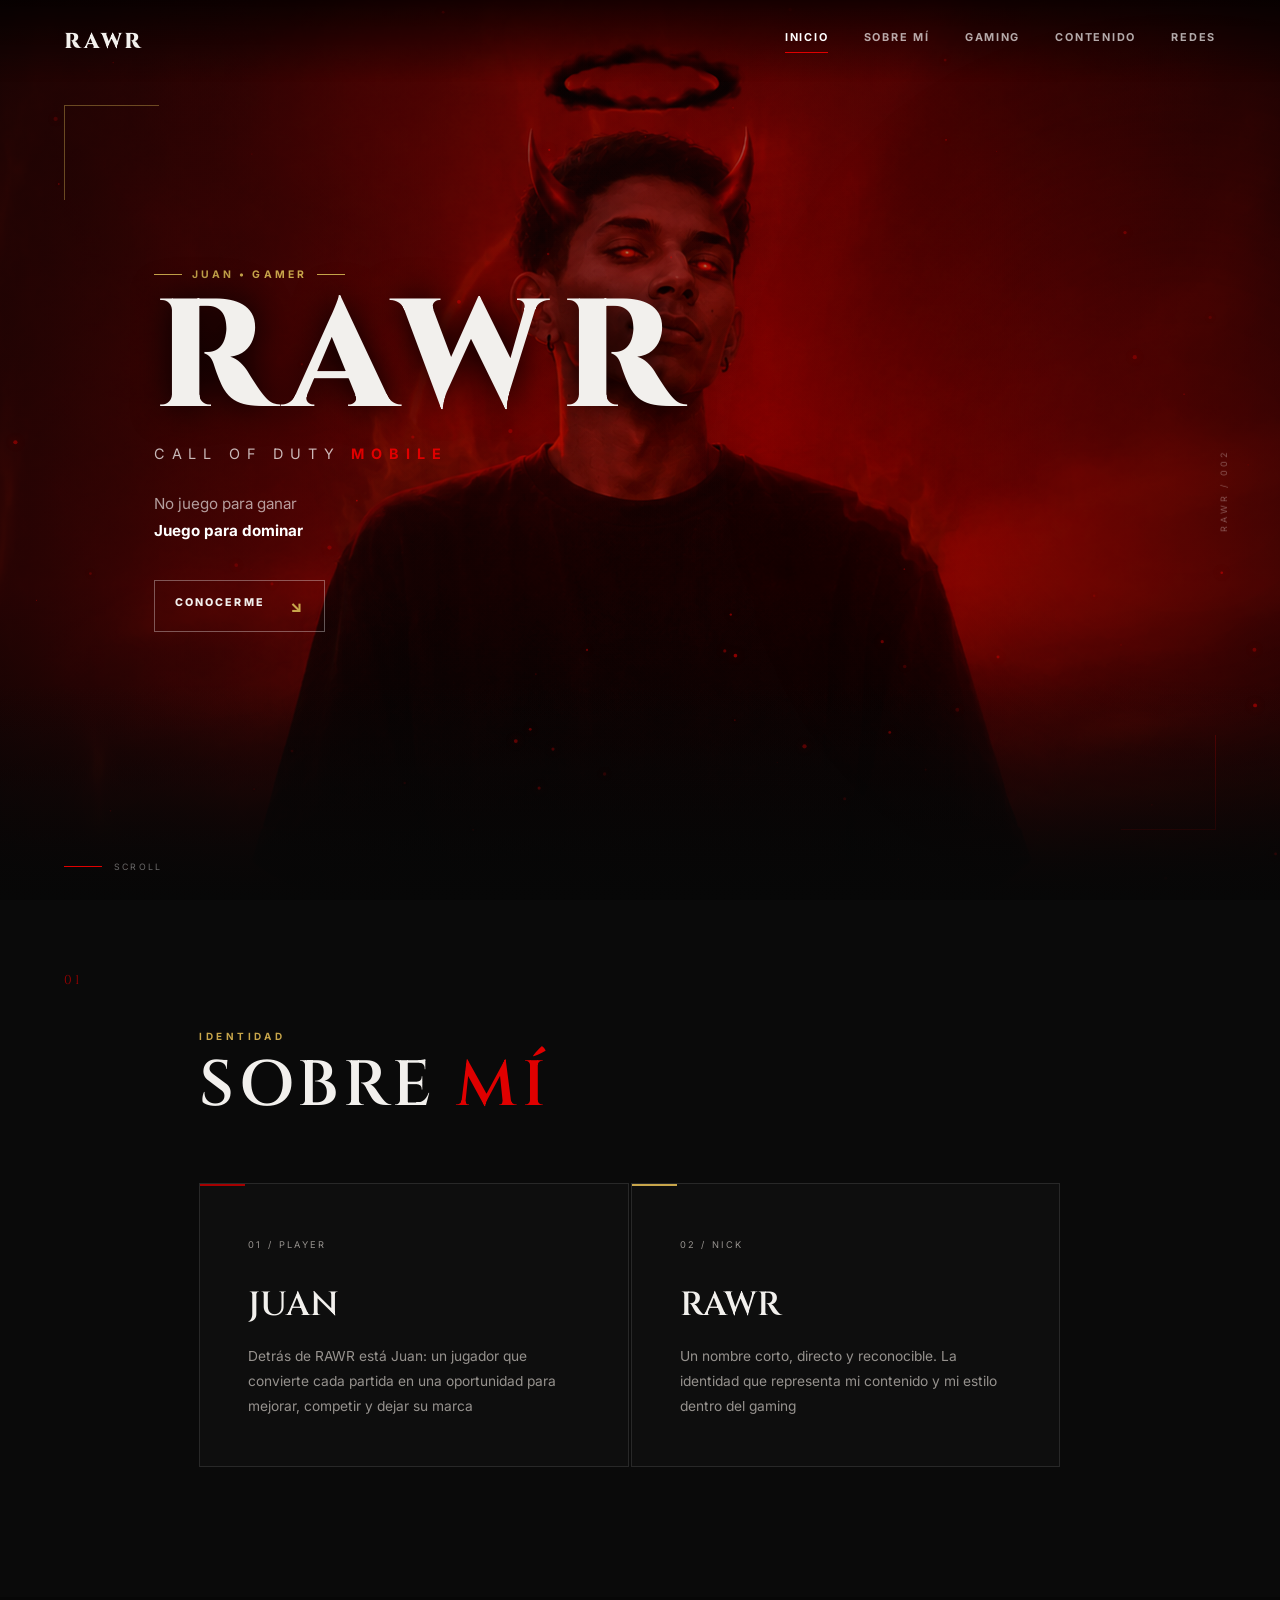
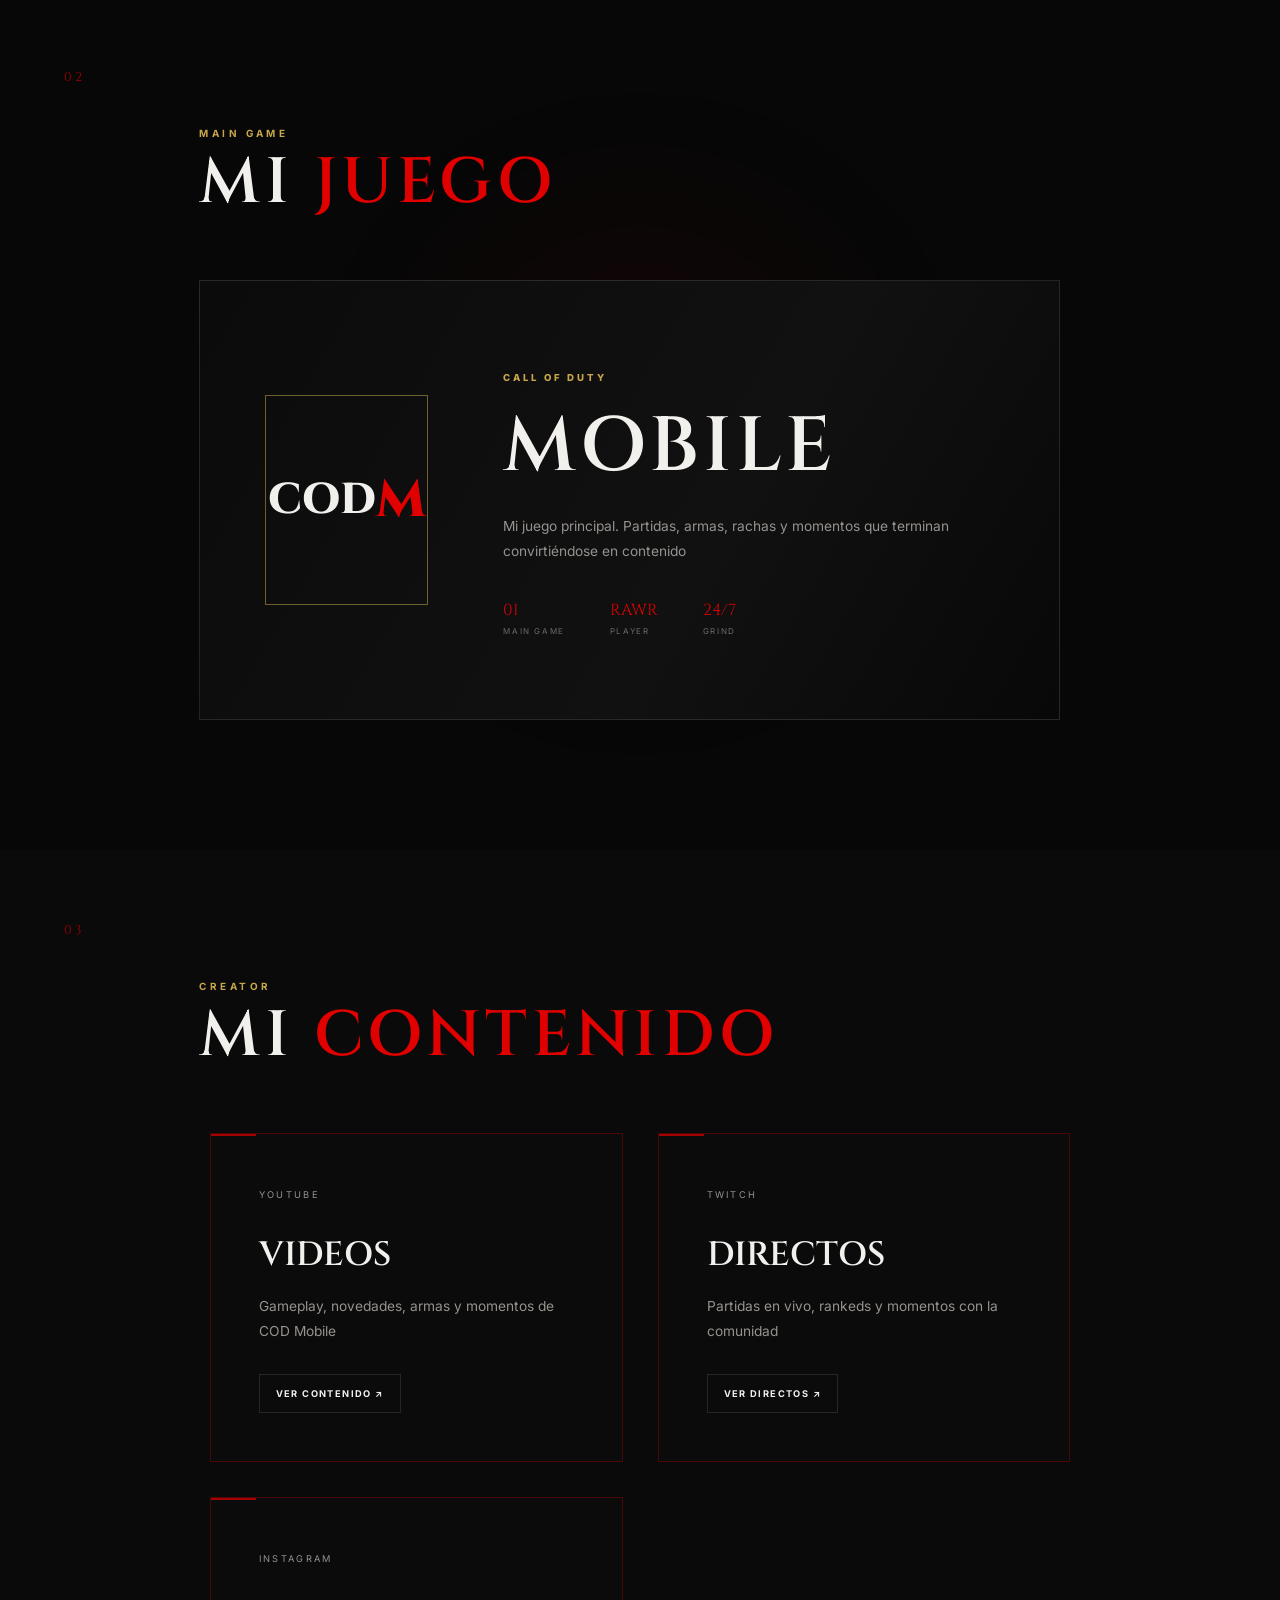
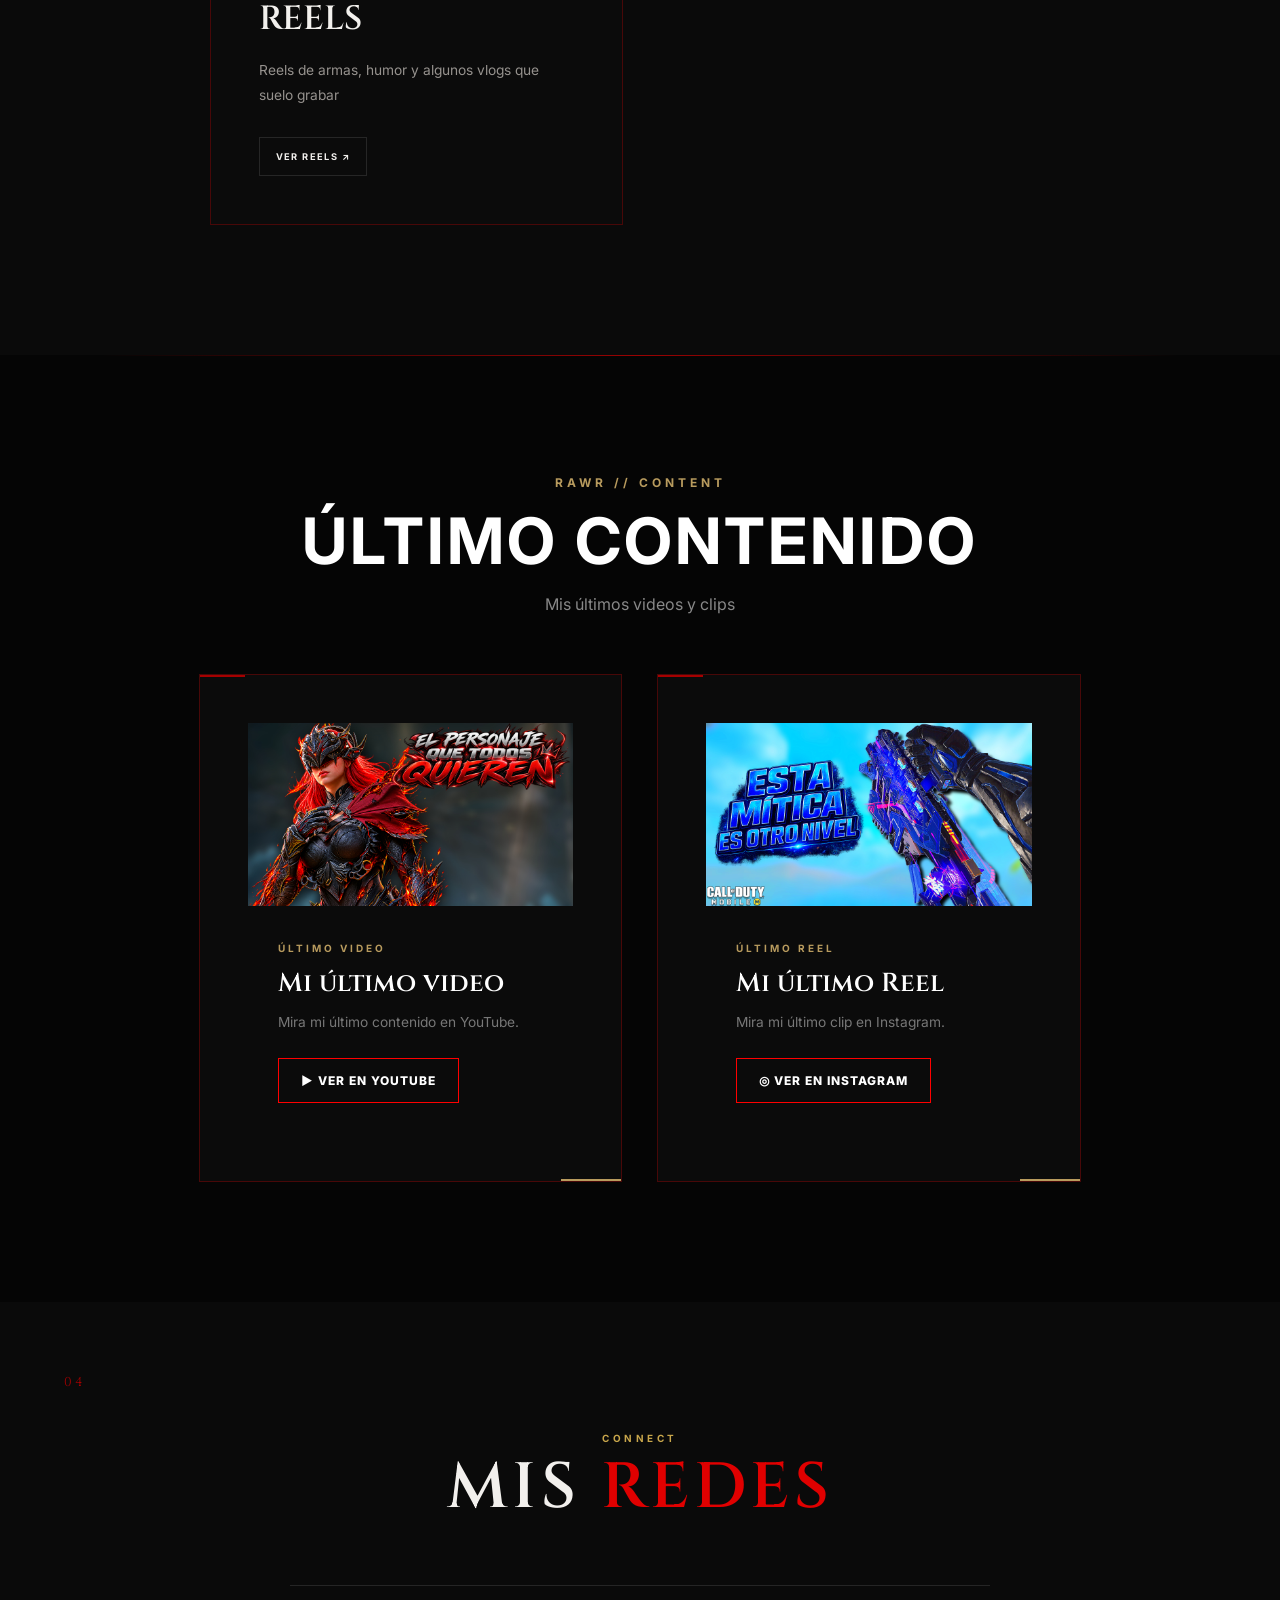
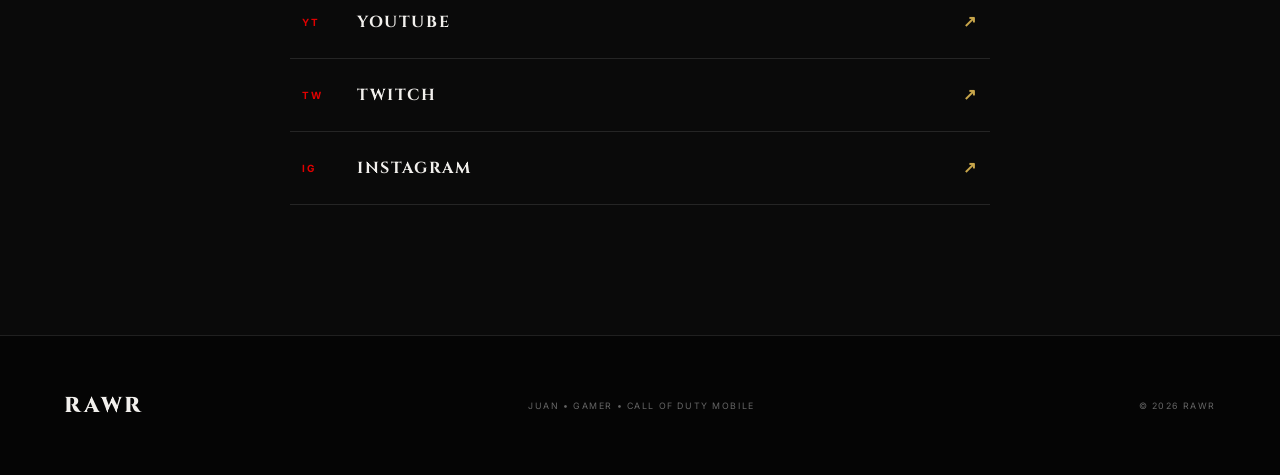
==== commit 6bf6bbc4: "Update index.html" ====
--- a/index.html
+++ b/index.html
@@ -111,7 +111,7 @@
                 </p>
 
                 <a 
-                    href="https://youtu.be/4zx3zYgVss8?si=M_zsgDwBuVOorkFC"
+                    href="https://youtu.be/C5jWNM9kT7c?si=igZAH8Ixmf4QzASQ"
                     target="_blank"
                     rel="noopener noreferrer"
                     class="content-button youtube-button"
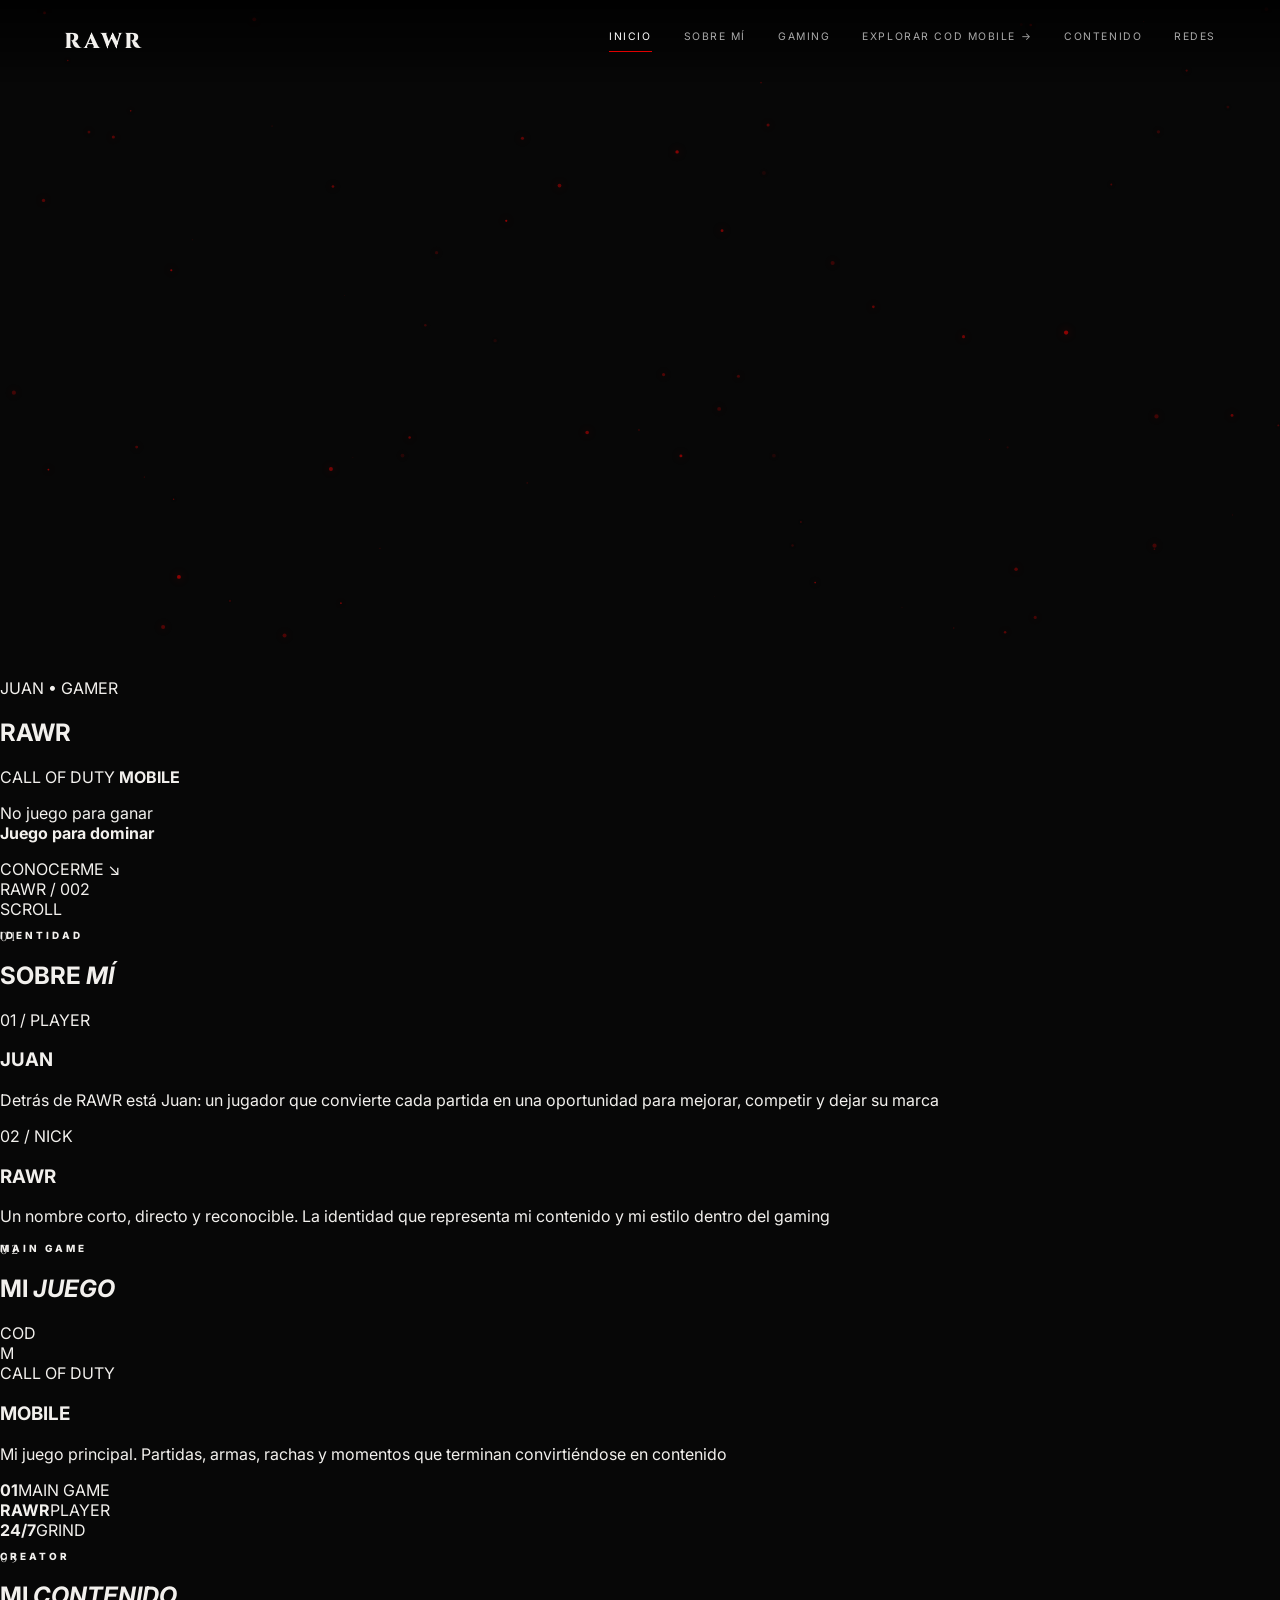
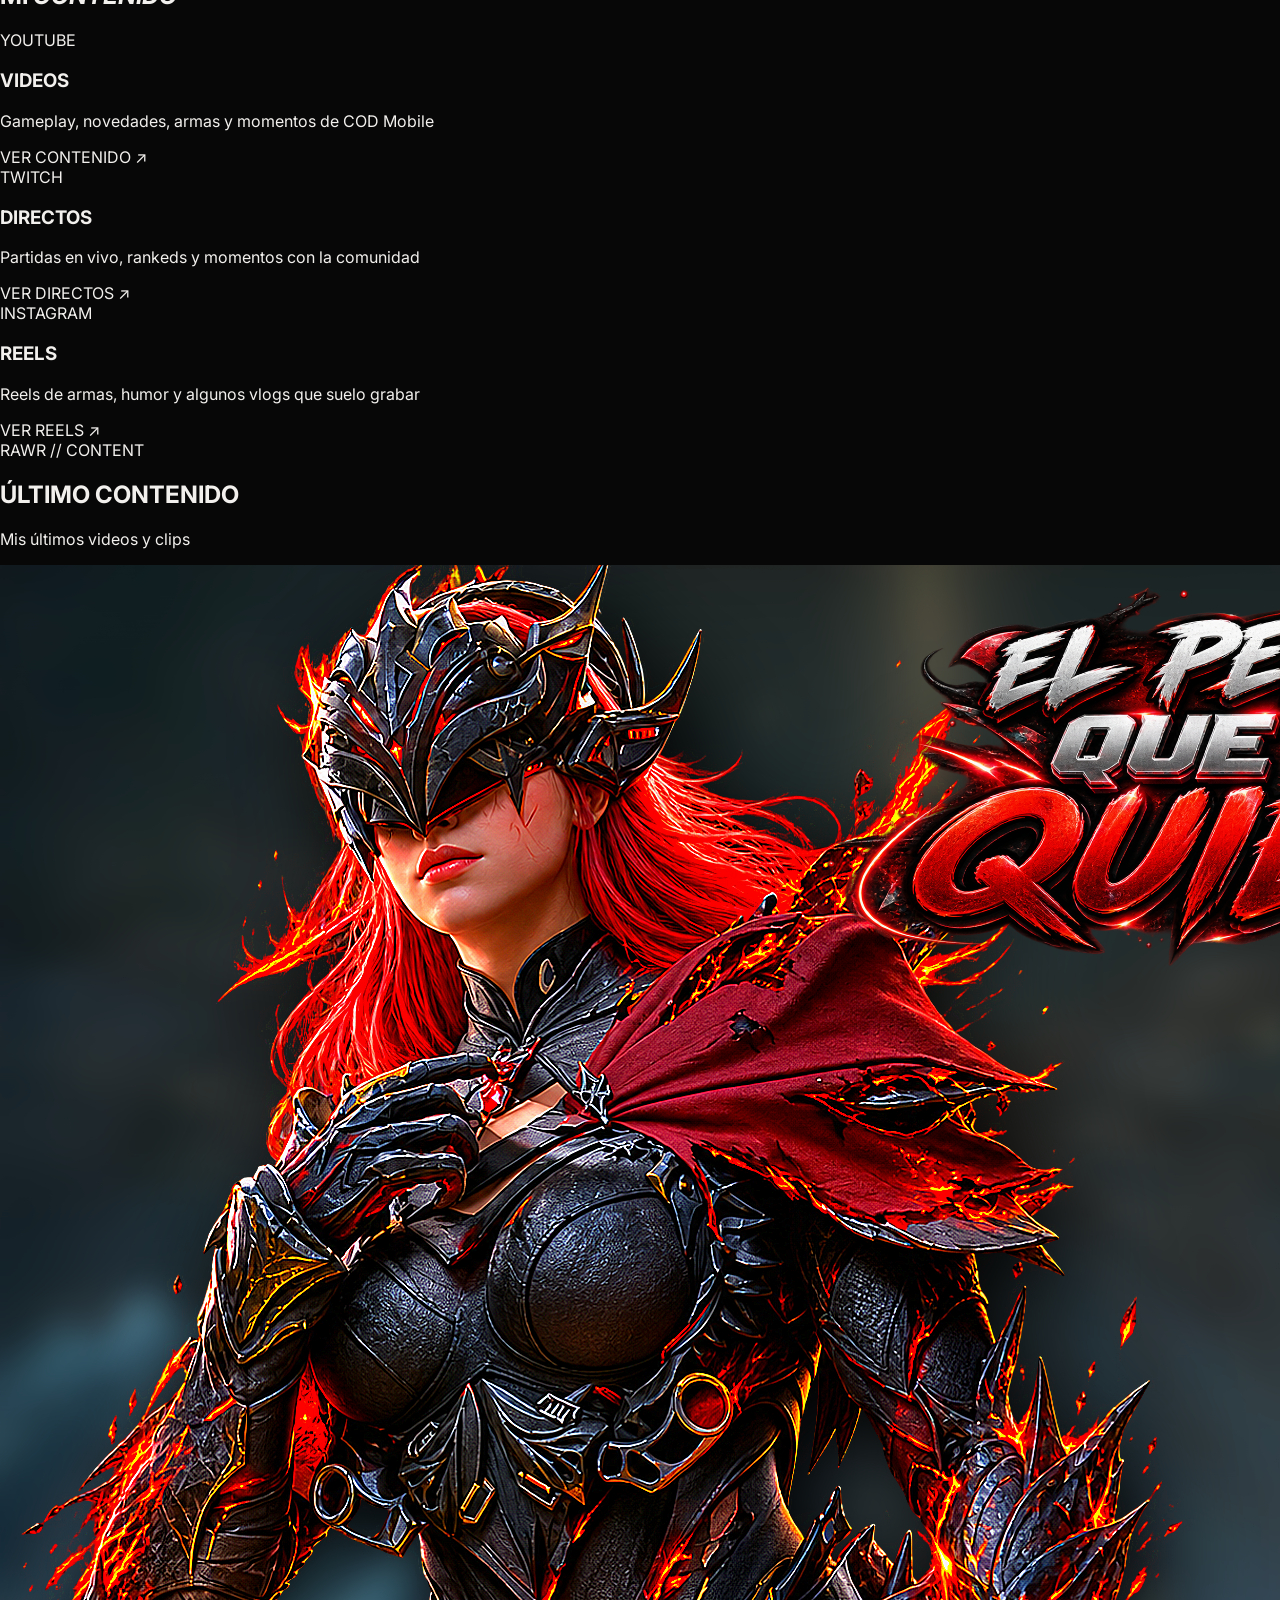
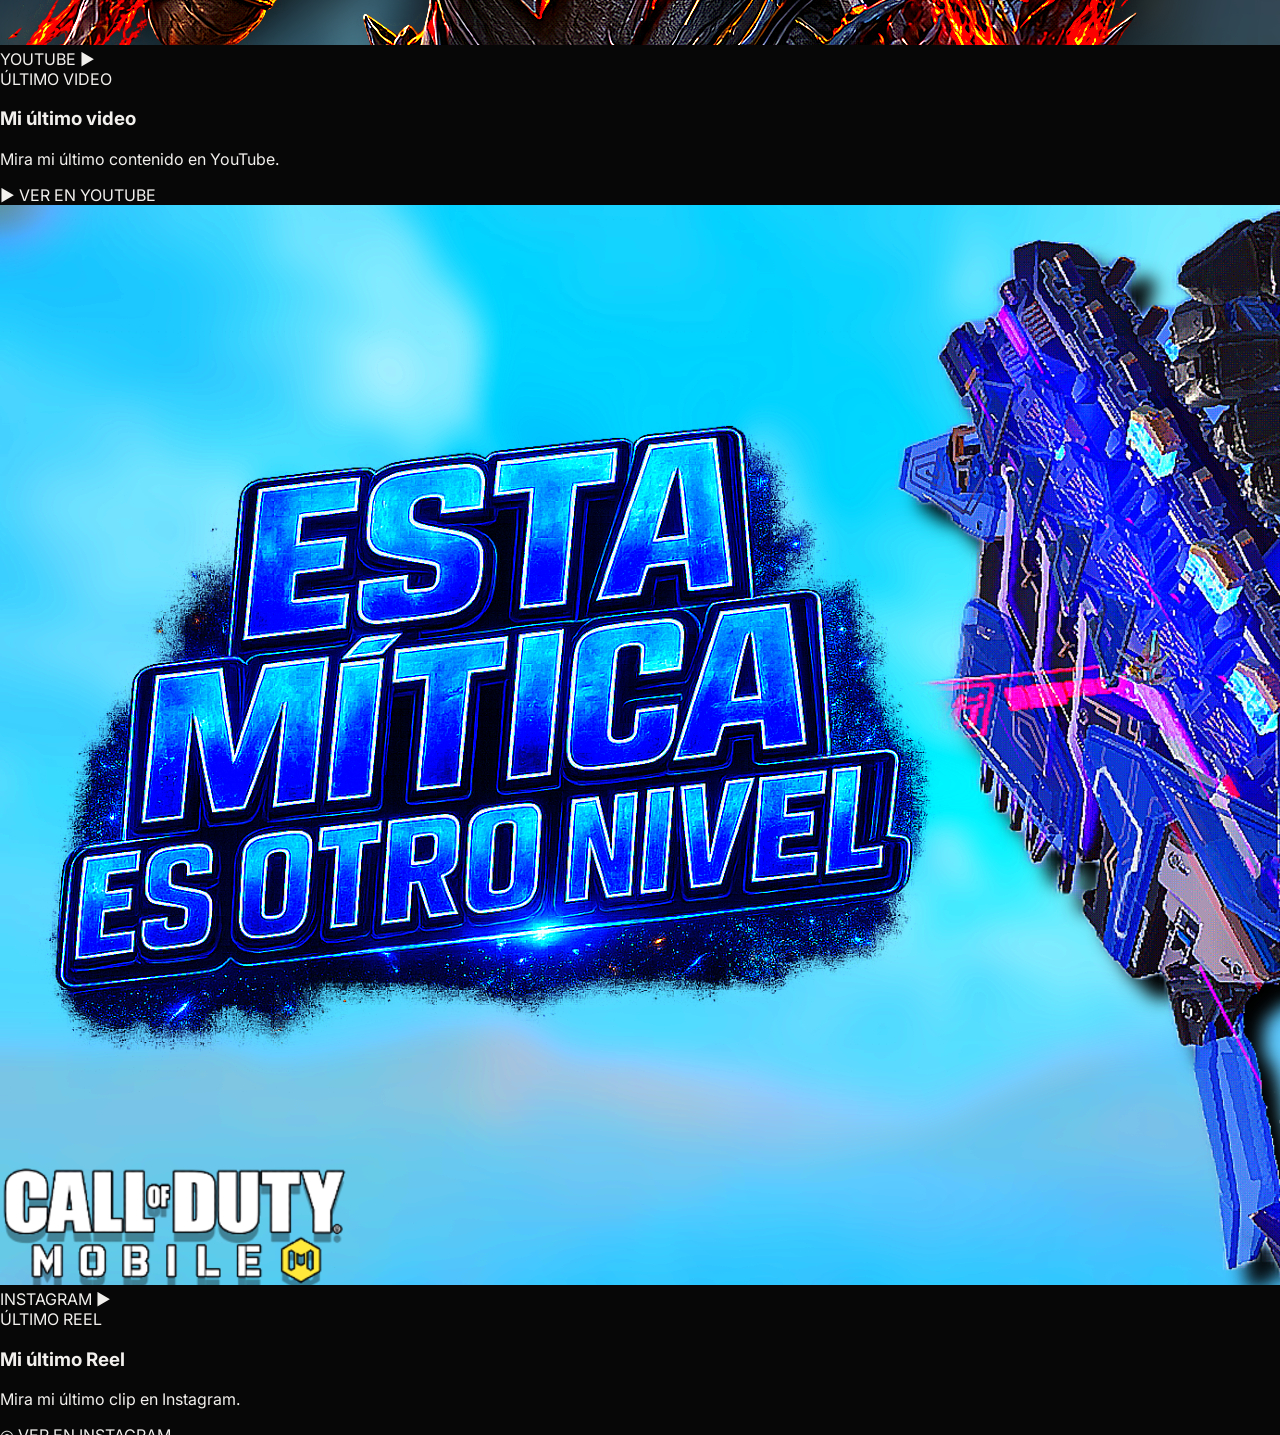
==== commit b888c8b6: "Add link to 'EXPLORAR COD MOBILE' in navigation" ====
--- a/index.html
+++ b/index.html
@@ -18,6 +18,7 @@
     <a href="#inicio" class="active">INICIO</a>
     <a href="#sobre-mi">SOBRE MÍ</a>
     <a href="#gaming">GAMING</a>
+    <a href="cod-mobile.html">EXPLORAR COD MOBILE →</a>
     <a href="#contenido">CONTENIDO</a>
     <a href="#redes">REDES</a>
   </nav>
--- a/style.css
+++ b/style.css
@@ -1,302 +1 @@
-*{margin:0;padding:0;box-sizing:border-box}:root{--black:#070707;--red:#a60000;--red2:#e00000;--gold:#c8a64b;--white:#f2f0ed;--muted:#96928e;--line:rgba(255,255,255,.11)}html{scroll-behavior:smooth}body{background:var(--black);color:var(--white);font-family:Inter,Arial,sans-serif;overflow-x:hidden}a{color:inherit;text-decoration:none}.navbar{position:fixed;z-index:50;top:0;width:100%;height:82px;padding:0 5vw;display:flex;align-items:center;justify-content:space-between;background:linear-gradient(#000b,transparent)}.logo,.footer-logo{font:800 1.35rem Cinzel,serif;letter-spacing:.13em}.logo span,.footer-logo span{color:var(--red2)}.nav-links{display:flex;gap:2.2rem}.nav-links a{font-size:.68rem;letter-spacing:.16em;font-weight:700;color:#ffffffaa}.nav-links a.active,.nav-links a:hover{color:white}.nav-links a.active:after{content:"";display:block;height:1px;background:var(--red2);margin-top:8px}.menu-toggle{display:none;background:none;border:0}.menu-toggle span{display:block;width:25px;height:2px;background:#fff;margin:5px}.hero{height:100vh;min-height:760px;position:relative;display:flex;align-items:center;overflow:hidden}.hero-image{position:absolute;inset:0;background:url("hero.png") center/cover no-repeat;filter:saturate(.92) contrast(1.08);transform:scale(1.025)}.hero-overlay{position:absolute;inset:0;background:linear-gradient(90deg,#040404c7,#04040440 42%,#04040424 60%,#040404bb),linear-gradient(0deg,#040404dd,transparent 35%,#04040455)}#particles,.hero-scanlines{position:absolute;inset:0;width:100%;height:100%;pointer-events:none}#particles{z-index:2}.hero-scanlines{z-index:3;opacity:.1;background:repeating-linear-gradient(0deg,transparent 0,transparent 4px,#fff1 5px);mix-blend-mode:overlay}.red-glow{position:absolute;width:45vw;height:45vw;border-radius:50%;right:-15vw;top:20%;background:#b000001f;filter:blur(90px)}.hero-corner{position:absolute;z-index:4;width:95px;height:95px;opacity:.65}.corner-tl{top:105px;left:5vw;border-top:1px solid #c8a64baa;border-left:1px solid #c8a64baa}.corner-br{right:5vw;bottom:70px;border-right:1px solid #a60000aa;border-bottom:1px solid #a60000aa}.hero-content{position:relative;z-index:5;width:min(1100px,90vw);margin-left:12vw;animation:enter 1.1s ease both}.eyebrow{display:flex;gap:10px;align-items:center;color:var(--gold);font-size:.65rem;letter-spacing:.3em;font-weight:700;margin-bottom:18px}.eyebrow span{width:28px;height:1px;background:var(--gold)}.hero h1{font:800 clamp(5rem,12vw,10rem)/.8 Cinzel,serif;letter-spacing:.1em;display:inline-block;text-shadow:0 0 35px #000}.hero h1{animation:float 5s ease-in-out infinite}.glitch-title:before,.glitch-title:after{content:attr(data-text);position:absolute;inset:0;opacity:0}.glitch-title:before{color:var(--red2);clip-path:inset(35% 0 48%)}.glitch-title:after{color:var(--gold);clip-path:inset(60% 0 20%)}.hero:hover .glitch-title:before{animation:glitchA .7s steps(2)}.hero:hover .glitch-title:after{animation:glitchB .7s steps(2)}.hero-subtitle{margin-top:23px;font-size:.9rem;letter-spacing:.48em;color:#ffffffb8}.hero-subtitle strong{color:var(--red2)}.hero-description{margin-top:28px;color:#ffffff9c;font-size:.95rem;line-height:1.8}.hero-description strong{color:white}.cta{display:inline-flex;gap:25px;margin-top:35px;padding:15px 20px;border:1px solid #fff5;font-size:.67rem;letter-spacing:.2em;font-weight:800;transition:.3s}.cta:hover{background:var(--red);border-color:var(--red);transform:translateX(5px)}.cta span{color:var(--gold);font-size:1rem}.hero-side-label{position:absolute;z-index:5;right:4vw;top:50%;writing-mode:vertical-rl;transform:rotate(180deg);color:#fff5;font-size:.55rem;letter-spacing:.35em}.scroll-indicator{position:absolute;z-index:6;bottom:28px;left:5vw;display:flex;gap:12px;align-items:center;color:#fff6;font-size:.55rem;letter-spacing:.25em}.scroll-indicator span{width:38px;height:1px;background:var(--red2);animation:pulse 1.8s ease-in-out infinite}@keyframes enter{from{opacity:0;transform:translateY(20px)}to{opacity:1;transform:none}}@keyframes float{50%{transform:translateY(-4px)}}@keyframes glitchA{20%{opacity:.7;transform:translate(-5px,-1px)}70%{opacity:.5;transform:translate(4px,1px)}}@keyframes glitchB{30%{opacity:.55;transform:translate(5px,1px)}80%{opacity:.45;transform:translate(-3px,-1px)}}@keyframes pulse{50%{width:55px;opacity:1}}.hero:after{content:"";position:absolute;z-index:4;left:0;right:0;bottom:0;height:24%;background:linear-gradient(transparent,var(--black));pointer-events:none}.section{position:relative;padding:130px 9vw;background:var(--black)}.section:nth-child(even){background:#0a0a0a}.section-number{position:absolute;top:72px;left:5vw;color:var(--red);font: .8rem Cinzel,serif;letter-spacing:.2em}.section-heading{margin-left:8%;margin-bottom:65px}.section-heading p{color:var(--gold);font-size:.62rem;letter-spacing:.35em;font-weight:700;margin-bottom:12px}.section-heading h2{font:600 clamp(2.4rem,5vw,4.8rem)/1 Cinzel,serif;letter-spacing:.07em}.section-heading em{color:var(--red2);font-style:normal}.about-grid,.content-grid{width:82%;margin-left:8%;display:grid;grid-template-columns:repeat(2,1fr);gap:2px}.about-card,.content-card{position:relative;overflow:hidden;background:#0e0e0e;border:1px solid var(--line);padding:48px;min-height:280px;transition:.45s}.about-card:before,.content-card:before{content:"";position:absolute;left:0;top:0;width:45px;height:2px;background:var(--red)}.accent-card:before{background:var(--gold)}.about-card:hover,.content-card:hover{transform:translateY(-8px);border-color:#a6000088;box-shadow:0 18px 55px #0006}.about-card span,.content-card>span{color:var(--muted);font-size:.58rem;letter-spacing:.25em}.about-card h3,.content-card h3{font:600 2.1rem Cinzel,serif;margin:30px 0 17px}.about-card p,.content-card p,.game-info>p{color:var(--muted);line-height:1.8;font-size:.86rem}.gaming{background:#070707}.gaming:before{content:"";position:absolute;width:420px;height:420px;border-radius:50%;left:50%;top:50%;transform:translate(-50%,-50%);background:#a6000010;filter:blur(75px);animation:atmo 7s ease-in-out infinite}@keyframes atmo{50%{opacity:1;transform:translate(-50%,-50%) scale(1.15)}}.game-panel{width:82%;margin-left:8%;min-height:440px;border:1px solid var(--line);display:flex;align-items:center;padding:65px;background:linear-gradient(120deg,#0b0b0b,#111 60%,#080808);position:relative;overflow:hidden;transition:.5s}.game-panel:hover{border-color:#c8a64b66;box-shadow:0 25px 80px #0007}.game-mark{width:210px;height:210px;border:1px solid #c8a64b88;display:flex;align-items:center;justify-content:center;text-align:center;font:800 2.7rem/.8 Cinzel,serif;margin-right:75px}.game-mark span{color:var(--red2);font-size:1.2em}.game-info{max-width:600px}.gold-label{color:var(--gold);font-size:.6rem;letter-spacing:.3em;font-weight:800}.game-info h3{font:600 clamp(3rem,6vw,5.5rem) Cinzel,serif;letter-spacing:.06em;margin:10px 0 15px}.stats{display:flex;gap:45px;margin-top:35px}.stats div{display:flex;flex-direction:column;gap:5px}.stats strong{color:var(--red2);font:1rem Cinzel,serif}.stats span{color:#6e6b69;font-size:.5rem;letter-spacing:.2em}.ghost-button{display:inline-block;margin-top:30px;background:transparent;border:1px solid var(--line);padding:13px 16px;letter-spacing:.15em;font-size:.58rem;font-weight:700;transition:.25s}.ghost-button:hover{background:var(--red);border-color:var(--red)}.socials{min-height:600px}.centered{text-align:center;margin-left:0}.social-links{width:min(700px,90%);margin:auto;border-top:1px solid var(--line)}.social-links a{display:flex;align-items:center;padding:25px 12px;border-bottom:1px solid var(--line);font:700 1rem Cinzel,serif;letter-spacing:.1em;transition:.3s}.social-links a:hover{padding-left:25px;background:#a6000014}.social-links span{font:700 .62rem Inter,sans-serif;color:var(--red2);width:55px}.social-links b{margin-left:auto;color:var(--gold)}footer{padding:55px 5vw;border-top:1px solid var(--line);display:flex;justify-content:space-between;align-items:center;background:#050505}footer p,footer small{color:#666;font-size:.55rem;letter-spacing:.18em}.reveal-section .section-heading,.reveal-section .section-number,.reveal-item{opacity:0;transform:translateY(42px);transition:opacity .9s ease,transform .9s cubic-bezier(.2,.7,.2,1)}.reveal-section.is-visible .section-heading,.reveal-section.is-visible .section-number,.reveal-item.is-visible{opacity:1;transform:none}.reveal-section.is-visible .reveal-item:nth-child(2){transition-delay:.08s}.reveal-section.is-visible .reveal-item:nth-child(3){transition-delay:.18s}.reveal-section.is-visible .reveal-item:nth-child(4){transition-delay:.28s}@media(max-width:800px){.navbar{height:70px}.menu-toggle{display:block;z-index:60}.nav-links{position:absolute;top:70px;right:5vw;width:210px;padding:20px;display:none;flex-direction:column;gap:18px;background:#080808f7;border:1px solid var(--line)}.nav-links.open{display:flex}.hero-content{margin-left:7vw}.hero h1{font-size:clamp(4rem,19vw,7rem)}.hero-subtitle{letter-spacing:.22em;font-size:.72rem}.hero-side-label{display:none}.section{padding:100px 7vw}.section-number{left:7vw;top:50px}.section-heading,.about-grid,.content-grid,.game-panel{margin-left:0;width:100%}.about-grid,.content-grid{grid-template-columns:1fr}.game-panel{padding:35px;flex-direction:column;align-items:flex-start}.game-mark{width:120px;height:120px;font-size:1.7rem;margin:0 0 40px}.stats{gap:22px;flex-wrap:wrap}footer{flex-direction:column;align-items:flex-start;gap:18px}}@media(prefers-reduced-motion:reduce){*,*::before,*::after{animation-duration:.01ms!important;transition-duration:.01ms!important;scroll-behavior:auto!important}}
-/* =========================================
-   ÚLTIMO CONTENIDO - RAWR
-   ========================================= */
-
-.content-section {
-    position: relative;
-    padding: 120px 8%;
-    background: #050505;
-    overflow: hidden;
-}
-
-/* Línea roja decorativa */
-
-.content-section::before {
-    content: "";
-    position: absolute;
-    top: 0;
-    left: 8%;
-    width: 84%;
-    height: 1px;
-    background: linear-gradient(
-        90deg,
-        transparent,
-        #ff0000,
-        transparent
-    );
-    opacity: 0.6;
-}
-
-/* Encabezado */
-
-.section-header {
-    text-align: center;
-    margin-bottom: 60px;
-}
-
-.section-label {
-    display: block;
-    margin-bottom: 12px;
-    color: #b89b5e;
-    font-size: 12px;
-    letter-spacing: 4px;
-    font-weight: 700;
-}
-
-.section-header h2 {
-    margin: 0;
-    color: #ffffff;
-    font-size: clamp(36px, 5vw, 64px);
-    letter-spacing: 3px;
-    text-transform: uppercase;
-}
-
-.section-header p {
-    margin-top: 15px;
-    color: #888;
-    font-size: 16px;
-}
-
-
-/* GRID */
-
-.content-grid {
-    max-width: 1200px;
-    margin: 0 auto;
-    display: grid;
-    grid-template-columns: repeat(2, 1fr);
-    gap: 35px;
-}
-
-
-/* TARJETA */
-
-.content-card {
-    position: relative;
-    background: #0b0b0b;
-    border: 1px solid rgba(255, 0, 0, 0.25);
-    overflow: hidden;
-    transition:
-        transform 0.4s ease,
-        border-color 0.4s ease,
-        box-shadow 0.4s ease;
-}
-
-.content-card:hover {
-    transform: translateY(-10px);
-    border-color: rgba(255, 0, 0, 0.8);
-
-    box-shadow:
-        0 20px 60px rgba(255, 0, 0, 0.15),
-        0 0 30px rgba(255, 0, 0, 0.08);
-}
-
-
-/* MINIATURA */
-
-.content-image {
-    position: relative;
-    aspect-ratio: 16 / 9;
-    overflow: hidden;
-    background: #111;
-}
-
-.content-image img {
-    width: 100%;
-    height: 100%;
-    object-fit: cover;
-    display: block;
-
-    transition:
-        transform 0.6s ease,
-        filter 0.6s ease;
-}
-
-.content-card:hover .content-image img {
-    transform: scale(1.06);
-    filter: brightness(0.65);
-}
-
-
-/* CAPA SOBRE LA IMAGEN */
-
-.image-overlay {
-    position: absolute;
-    inset: 0;
-
-    display: flex;
-    align-items: center;
-    justify-content: center;
-
-    background: rgba(0, 0, 0, 0.25);
-
-    opacity: 0;
-    transition: opacity 0.4s ease;
-}
-
-.content-card:hover .image-overlay {
-    opacity: 1;
-}
-
-
-/* NOMBRE DE PLATAFORMA */
-
-.platform {
-    position: absolute;
-    top: 18px;
-    left: 18px;
-
-    padding: 7px 12px;
-
-    color: white;
-    background: rgba(0, 0, 0, 0.75);
-
-    border-left: 2px solid #ff0000;
-
-    font-size: 11px;
-    font-weight: 700;
-    letter-spacing: 2px;
-}
-
-
-/* ICONO PLAY */
-
-.play-icon {
-    width: 70px;
-    height: 70px;
-
-    display: flex;
-    align-items: center;
-    justify-content: center;
-
-    border: 1px solid rgba(255, 255, 255, 0.7);
-    border-radius: 50%;
-
-    color: white;
-    font-size: 25px;
-
-    background: rgba(0, 0, 0, 0.45);
-
-    transition:
-        transform 0.3s ease,
-        background 0.3s ease;
-}
-
-.content-card:hover .play-icon {
-    transform: scale(1.1);
-    background: rgba(255, 0, 0, 0.8);
-}
-
-
-/* INFORMACIÓN */
-
-.content-info {
-    padding: 30px;
-}
-
-.content-type {
-    color: #b89b5e;
-    font-size: 10px;
-    font-weight: 700;
-    letter-spacing: 3px;
-}
-
-.content-info h3 {
-    margin: 10px 0;
-    color: #ffffff;
-    font-size: 26px;
-}
-
-.content-info p {
-    margin-bottom: 25px;
-    color: #777;
-    line-height: 1.6;
-}
-
-
-/* BOTONES */
-
-.content-button {
-    display: inline-flex;
-    align-items: center;
-    justify-content: center;
-
-    min-height: 45px;
-    padding: 0 22px;
-
-    color: white;
-    text-decoration: none;
-
-    font-size: 12px;
-    font-weight: 800;
-    letter-spacing: 1px;
-
-    border: 1px solid #ff0000;
-    background: transparent;
-
-    transition:
-        background 0.3s ease,
-        box-shadow 0.3s ease,
-        transform 0.3s ease;
-}
-
-.content-button:hover {
-    background: #ff0000;
-
-    box-shadow:
-        0 0 20px rgba(255, 0, 0, 0.45);
-
-    transform: translateY(-2px);
-}
-
-
-/* DETALLE DORADO */
-
-.youtube-card::after,
-.instagram-card::after {
-    content: "";
-    position: absolute;
-    bottom: 0;
-    right: 0;
-
-    width: 60px;
-    height: 2px;
-
-    background: #b89b5e;
-}
-
-
-/* RESPONSIVE */
-
-@media (max-width: 800px) {
-
-    .content-section {
-        padding: 90px 6%;
-    }
-
-    .content-grid {
-        grid-template-columns: 1fr;
-    }
-
-    .section-header h2 {
-        font-size: 38px;
-    }
-
-}
-
-@media (max-width: 500px) {
-
-    .content-info {
-        padding: 22px;
-    }
-
-    .content-info h3 {
-        font-size: 22px;
-    }
-
-    .content-button {
-        width: 100%;
-    }
-
-}
+*{box-sizing:border-box}html{scroll-behavior:smooth}body{margin:0;background:#070707;color:#f2f0ed;font-family:Inter,Arial,sans-serif}a{text-decoration:none;color:inherit}.navbar{position:fixed;top:0;width:100%;height:82px;z-index:50;display:flex;align-items:center;justify-content:space-between;padding:0 5vw;background:linear-gradient(#000c,transparent)}.logo,.footer-logo{font:800 1.35rem Cinzel;letter-spacing:.13em}.logo span,.footer-logo span{color:#e00000}.nav-links{display:flex;gap:2rem}.nav-links a{font-size:.65rem;letter-spacing:.15em;color:#aaa}.nav-links a.active,.nav-links a:hover{color:#fff}.nav-links a.active:after{content:'';display:block;height:1px;background:#e00000;margin-top:8px}.menu-toggle{display:none;background:none;border:0}.menu-toggle span{display:block;width:25px;height:2px;background:#fff;margin:5px}.section-number{position:absolute;font: .8rem Cinzel;letter-spacing:.2em}.section-heading p{font-size:.62rem;letter-spacing:.3em;font-weight:800}.footer-logo{margin-bottom:10px}footer{padding:50px 5vw;border-top:1px solid #222;display:flex;justify-content:space-between;gap:20px;color:#666;font-size:.55rem;letter-spacing:.15em} @media(max-width:800px){.menu-toggle{display:block}.nav-links{display:none;position:absolute;right:5vw;top:70px;flex-direction:column;background:#0b0b0b;padding:20px;width:210px}.nav-links.open{display:flex}footer{flex-direction:column}}
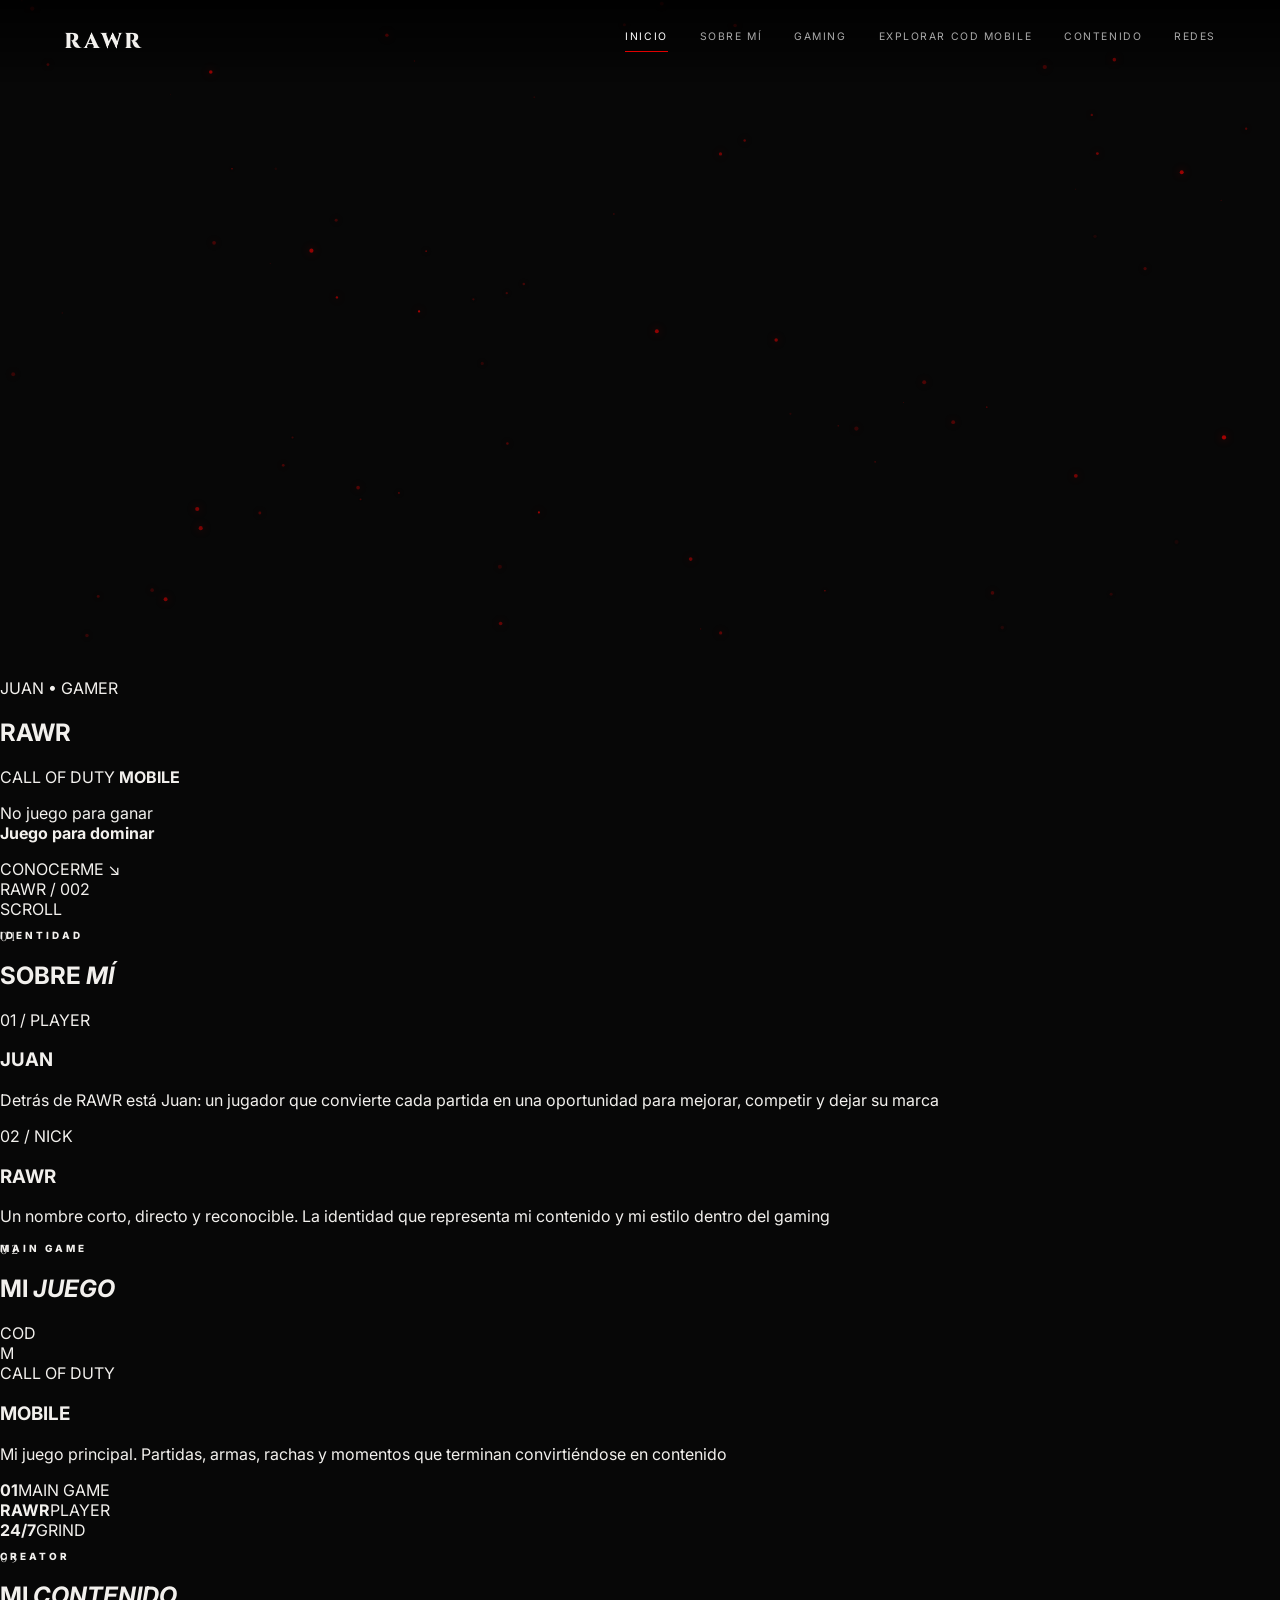
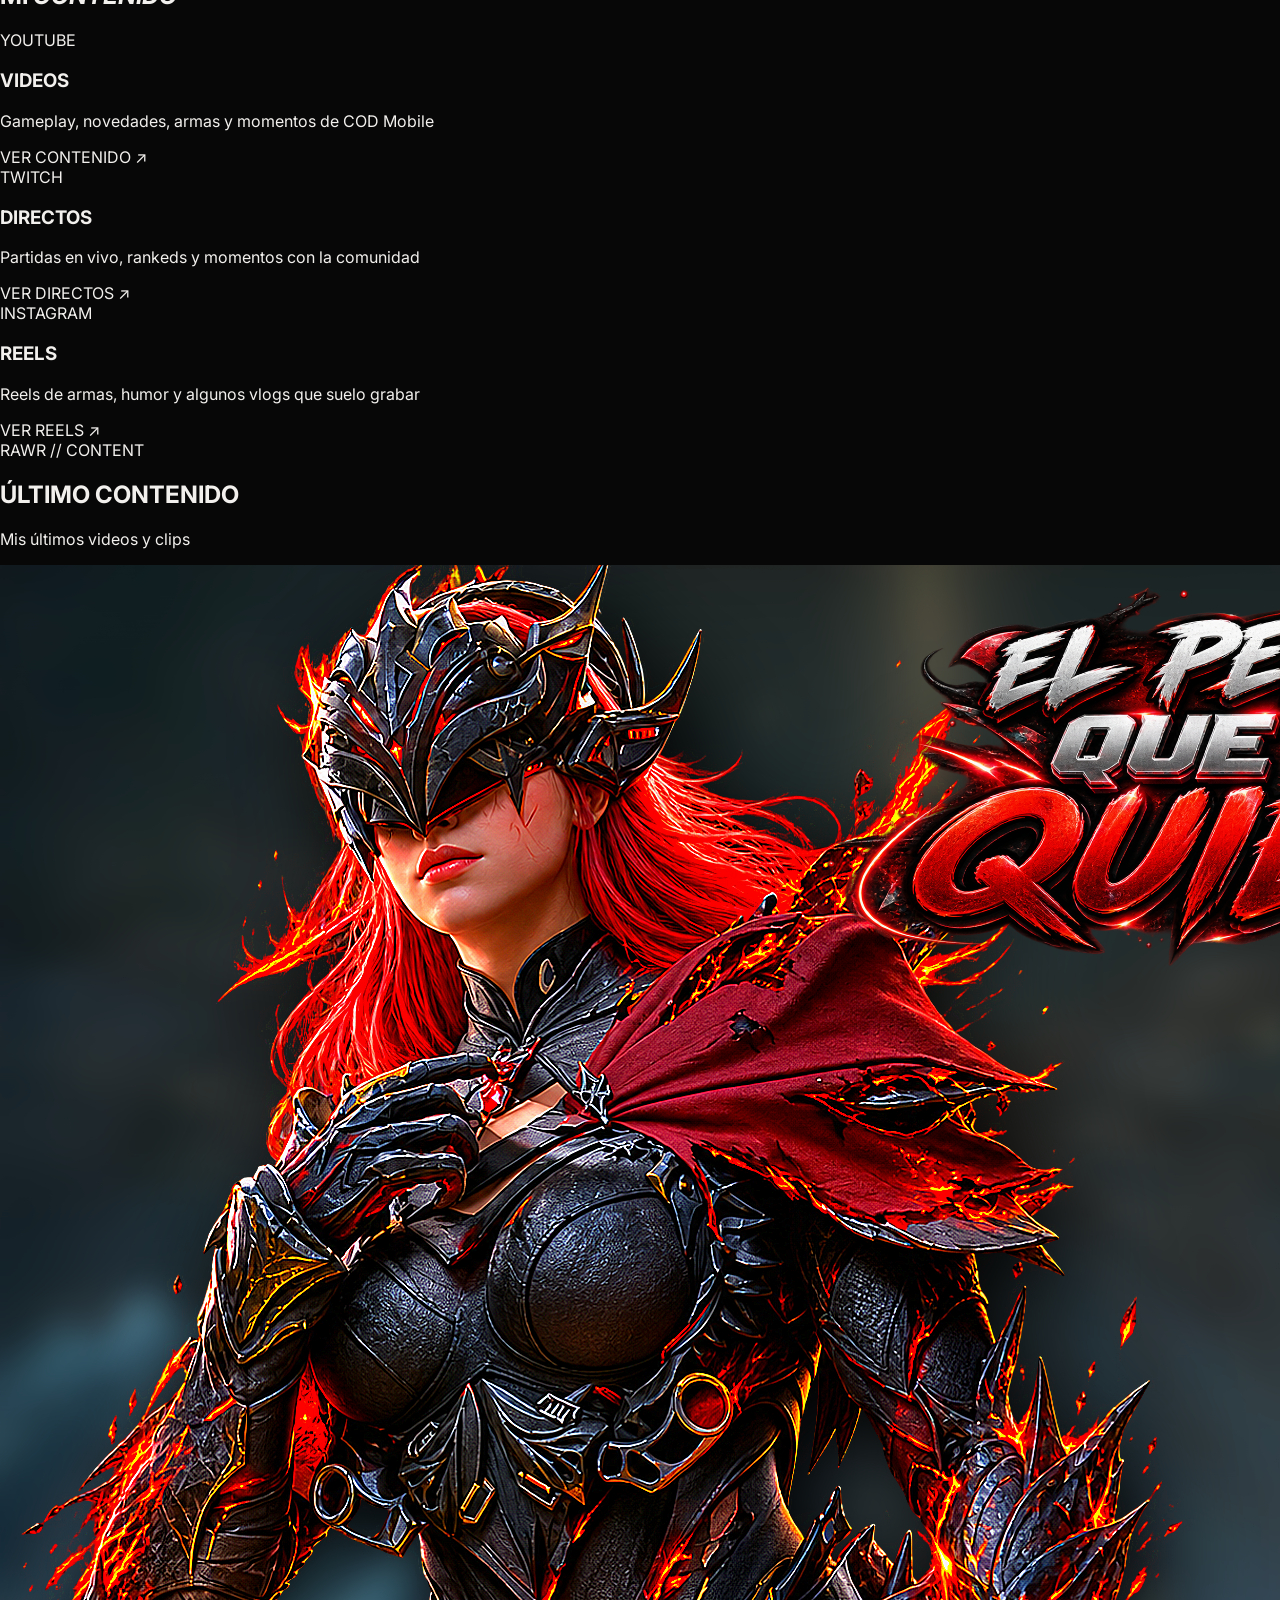
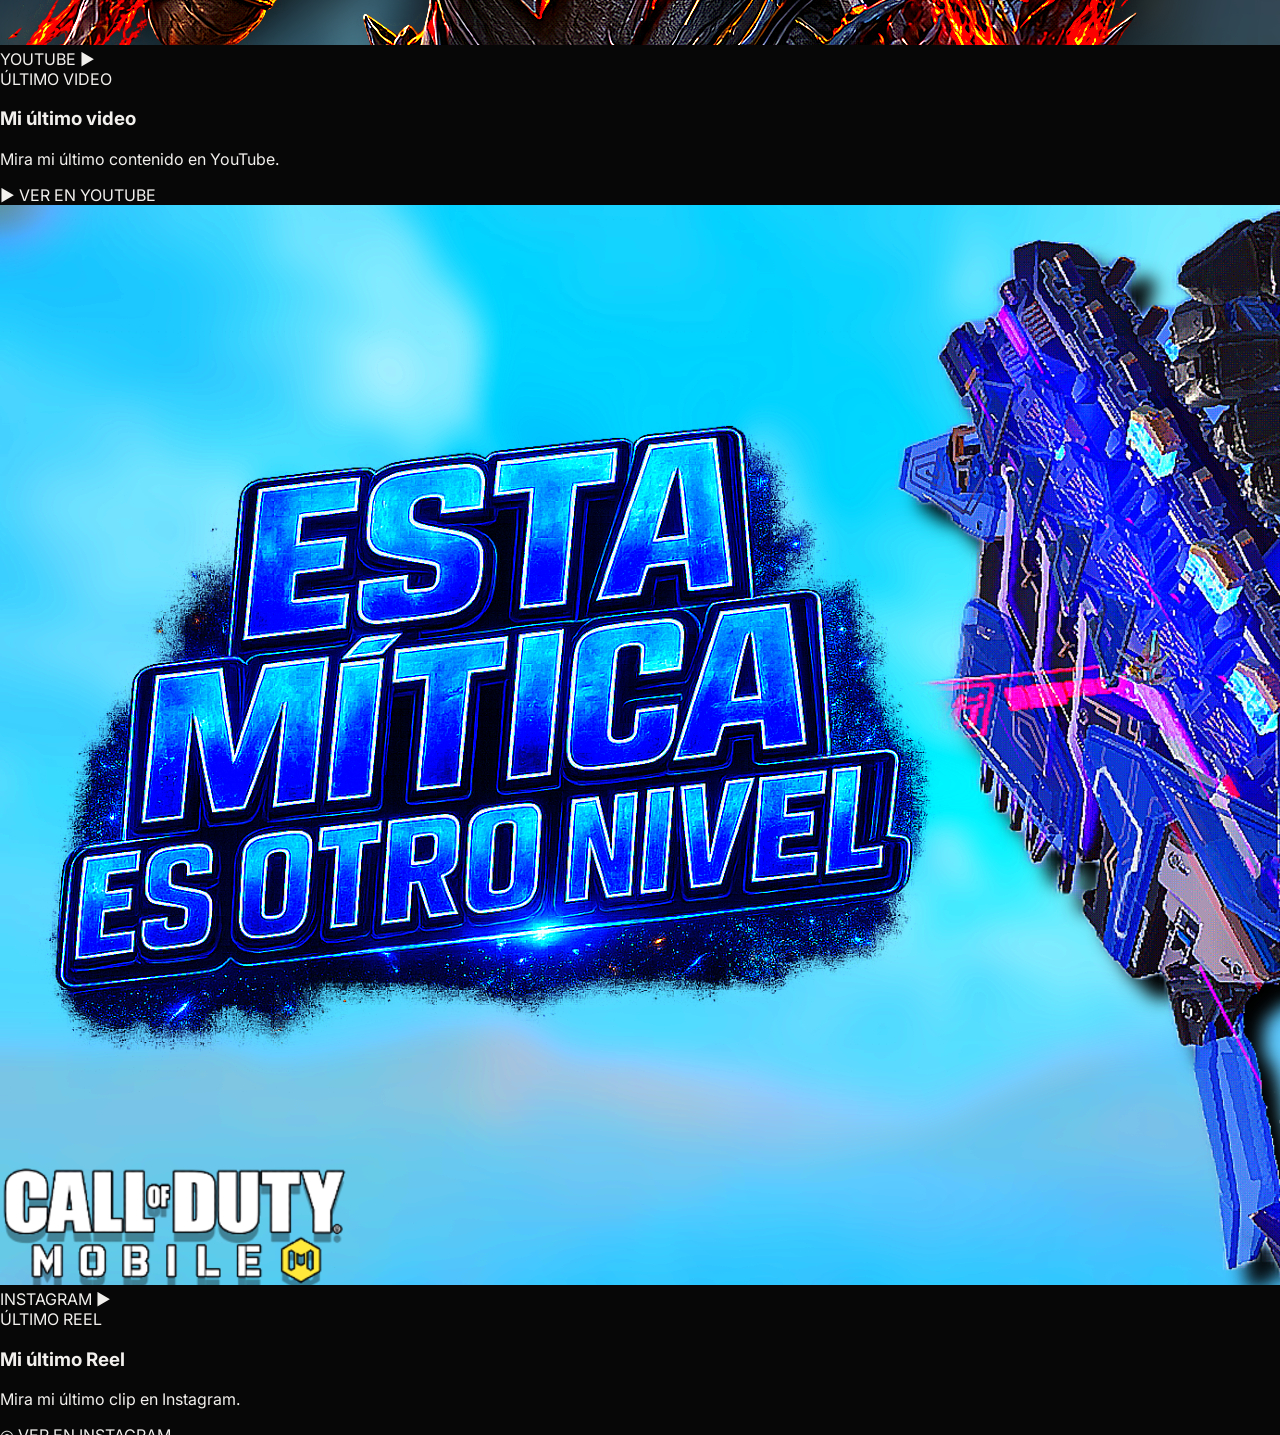
==== commit 38e0ccfd: "Update index.html" ====
--- a/index.html
+++ b/index.html
@@ -18,7 +18,7 @@
     <a href="#inicio" class="active">INICIO</a>
     <a href="#sobre-mi">SOBRE MÍ</a>
     <a href="#gaming">GAMING</a>
-    <a href="cod-mobile.html">EXPLORAR COD MOBILE →</a>
+    <a href="cod-mobile.html">EXPLORAR COD MOBILE</a>
     <a href="#contenido">CONTENIDO</a>
     <a href="#redes">REDES</a>
   </nav>
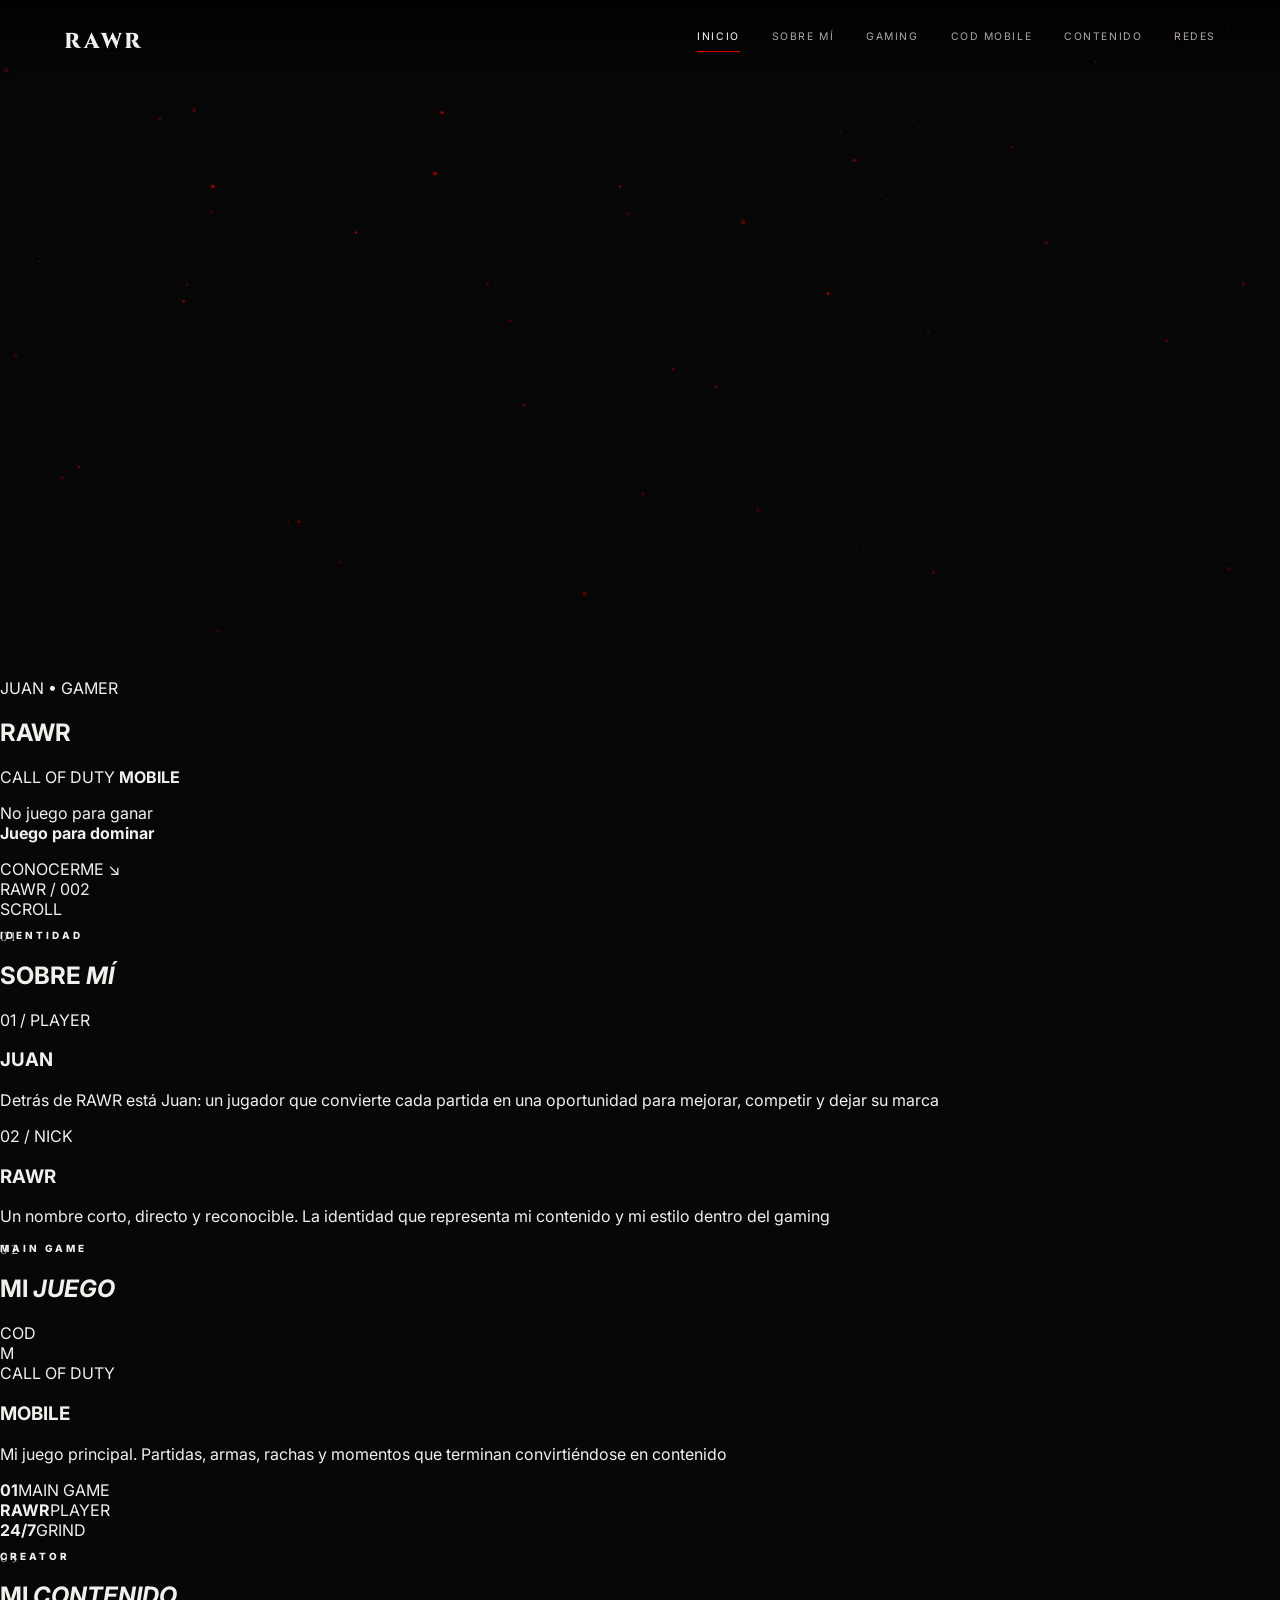
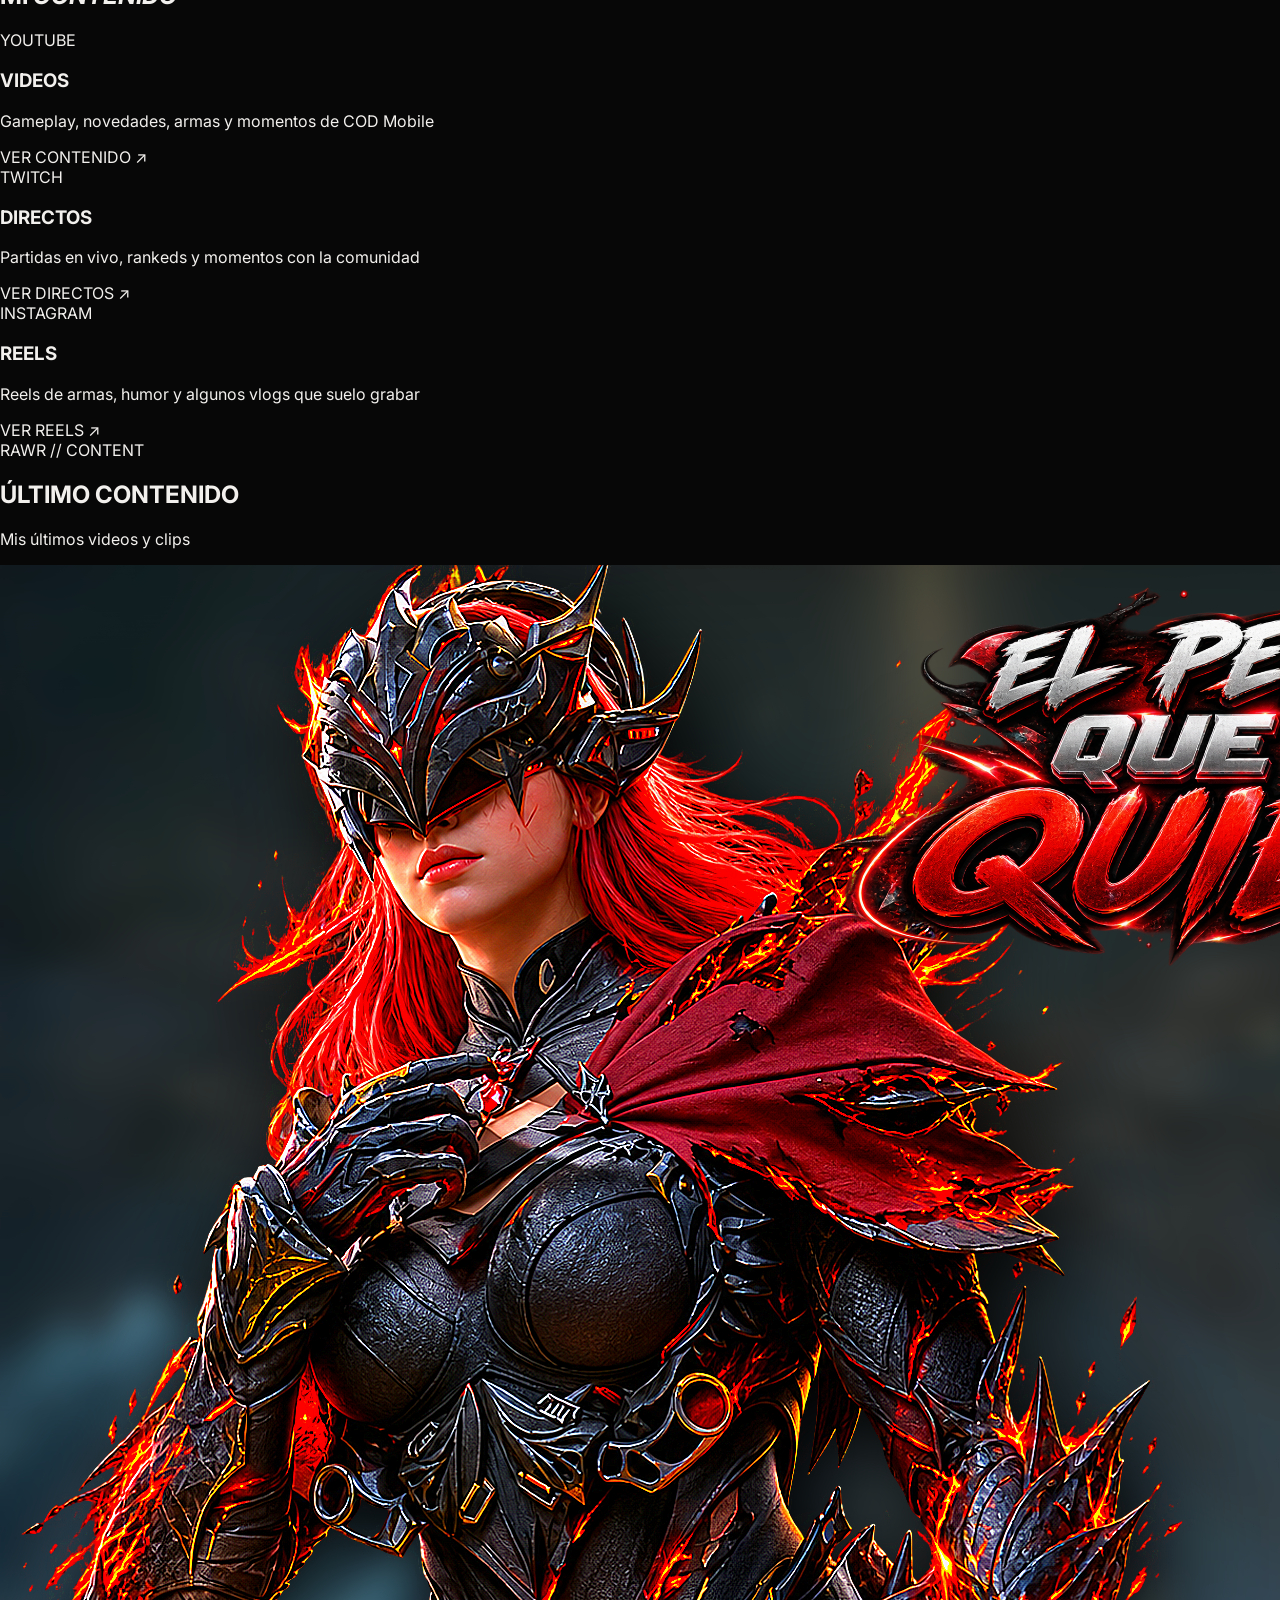
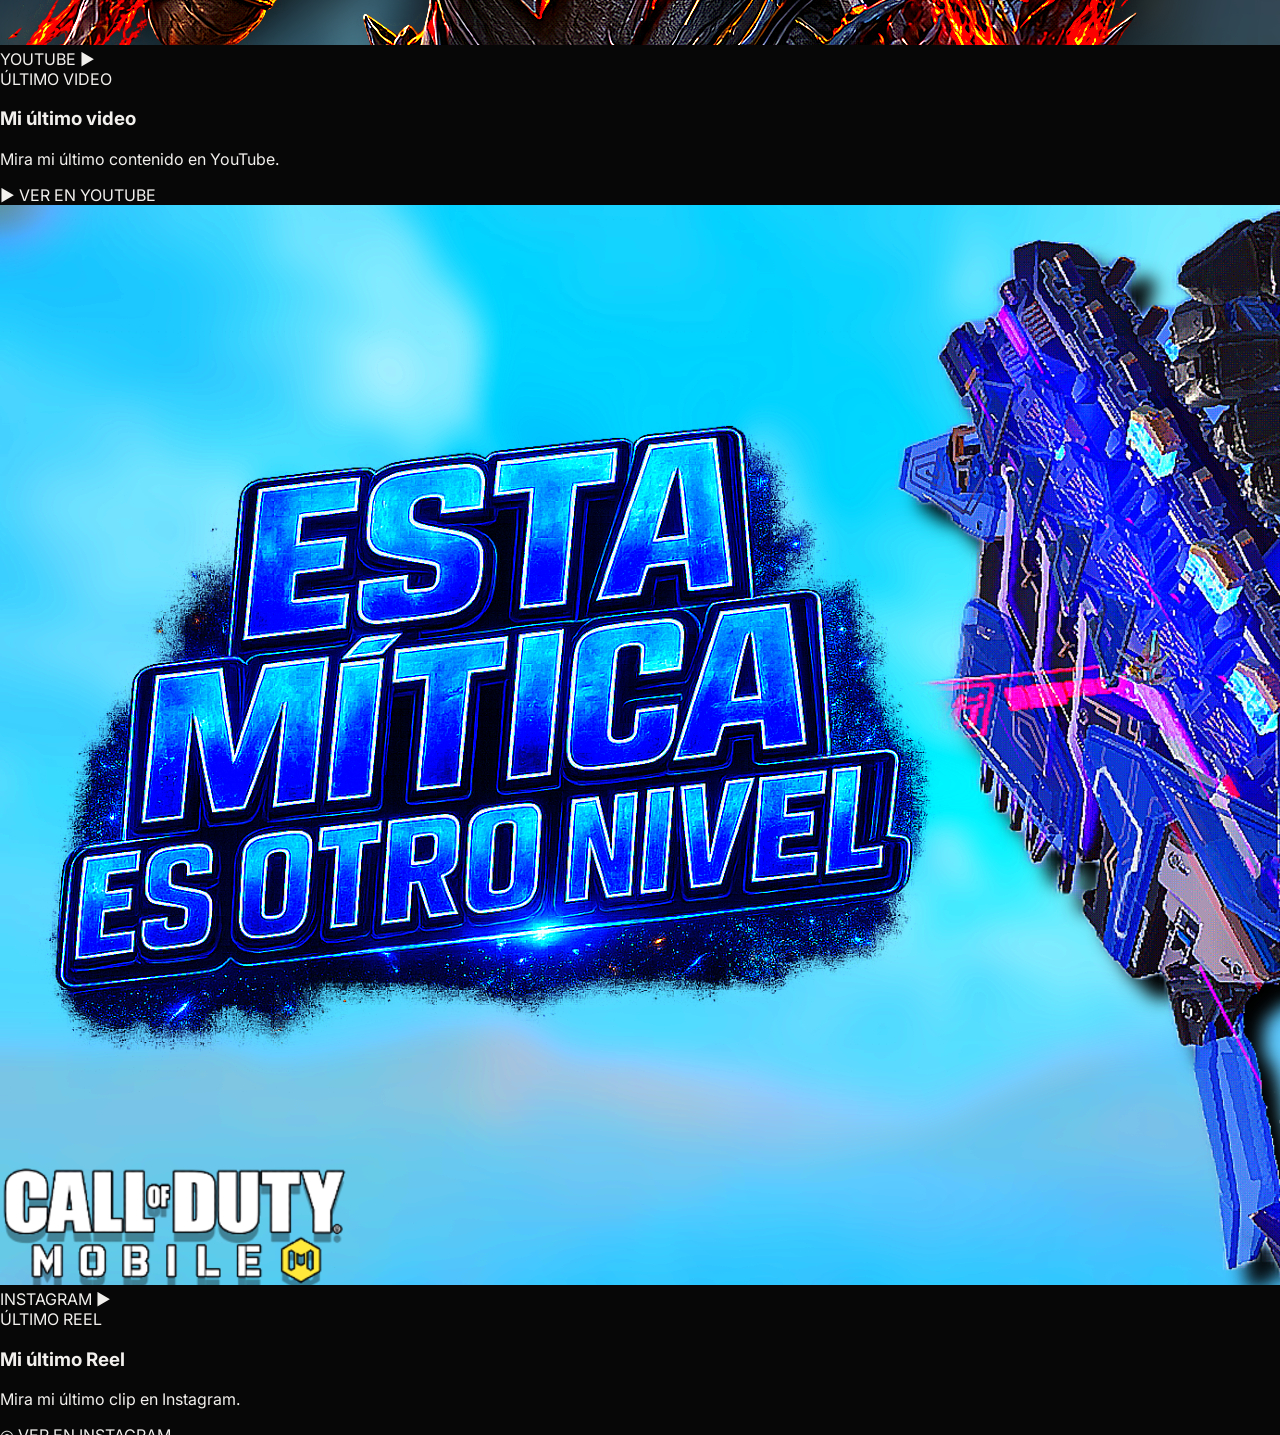
==== commit 29011e6b: "Rename link text for COD MOBILE section" ====
--- a/index.html
+++ b/index.html
@@ -18,7 +18,7 @@
     <a href="#inicio" class="active">INICIO</a>
     <a href="#sobre-mi">SOBRE MÍ</a>
     <a href="#gaming">GAMING</a>
-    <a href="cod-mobile.html">EXPLORAR COD MOBILE</a>
+    <a href="cod-mobile.html">COD MOBILE</a>
     <a href="#contenido">CONTENIDO</a>
     <a href="#redes">REDES</a>
   </nav>
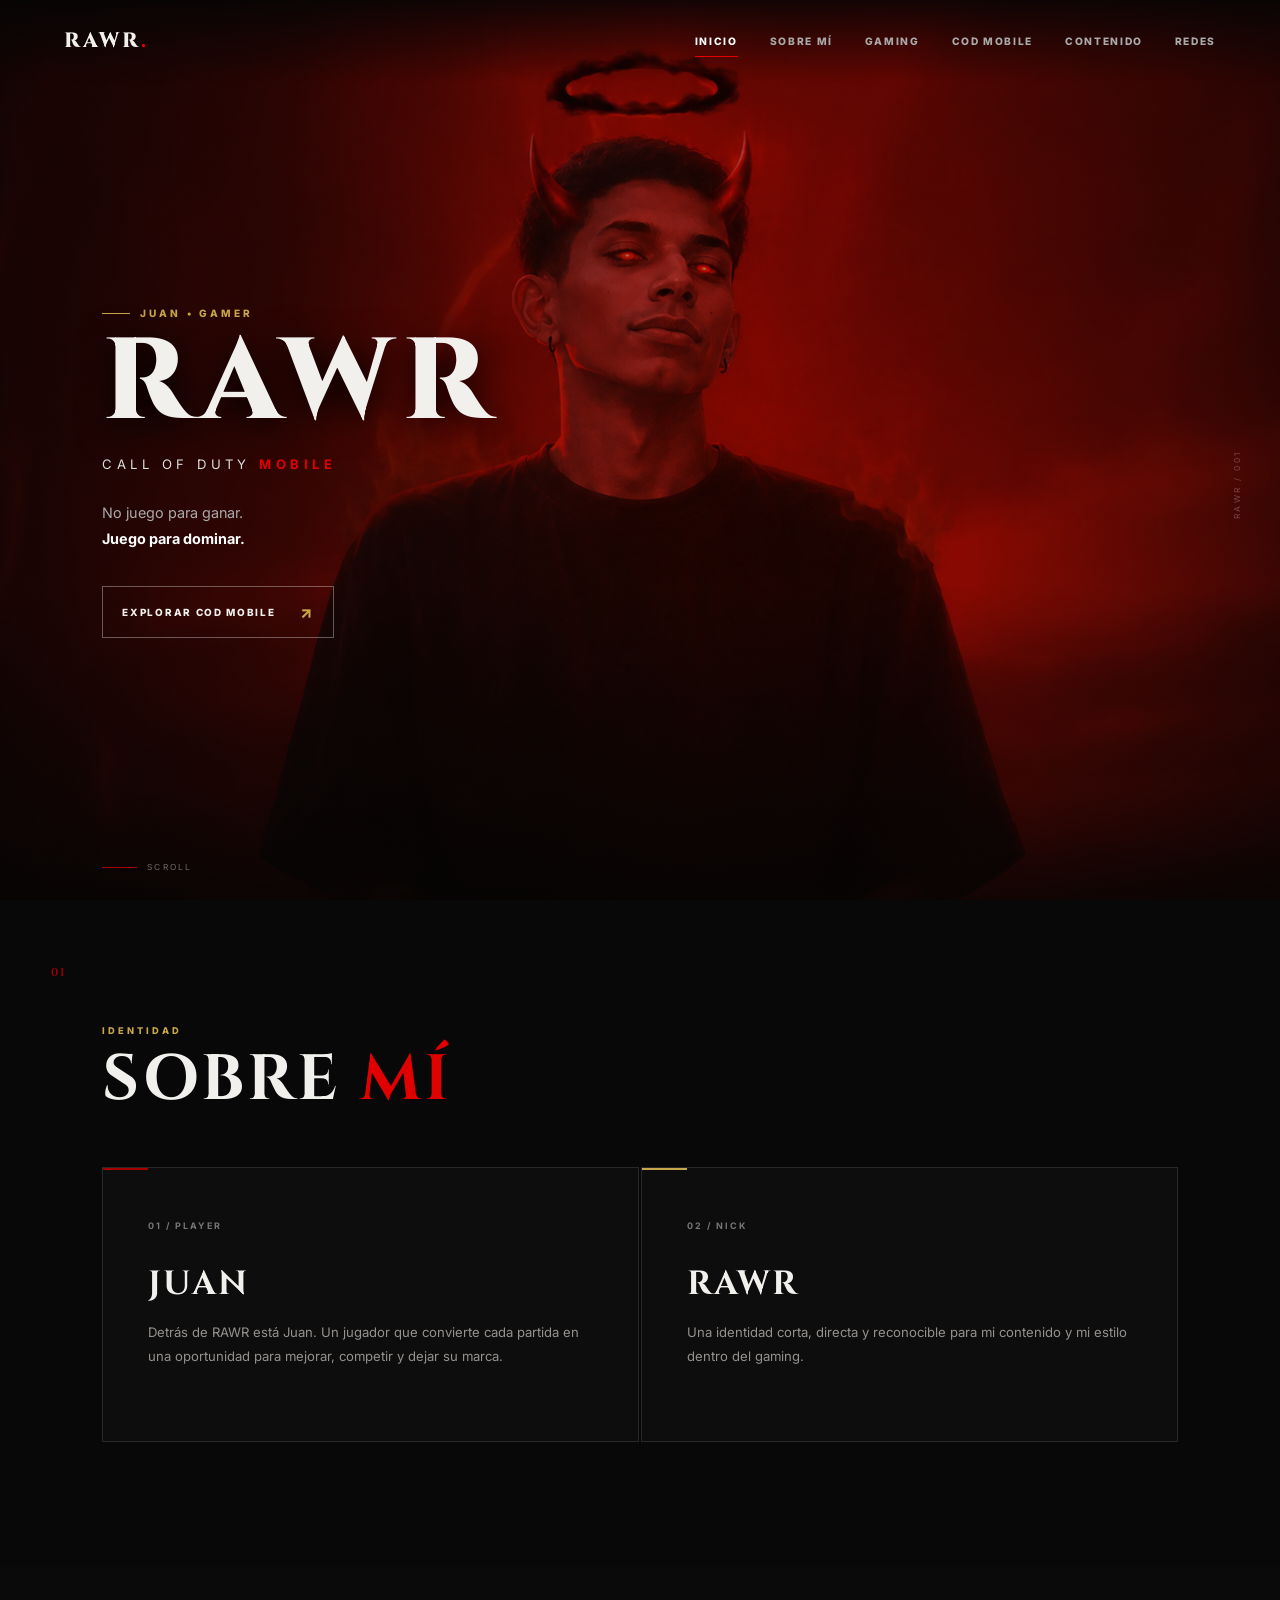
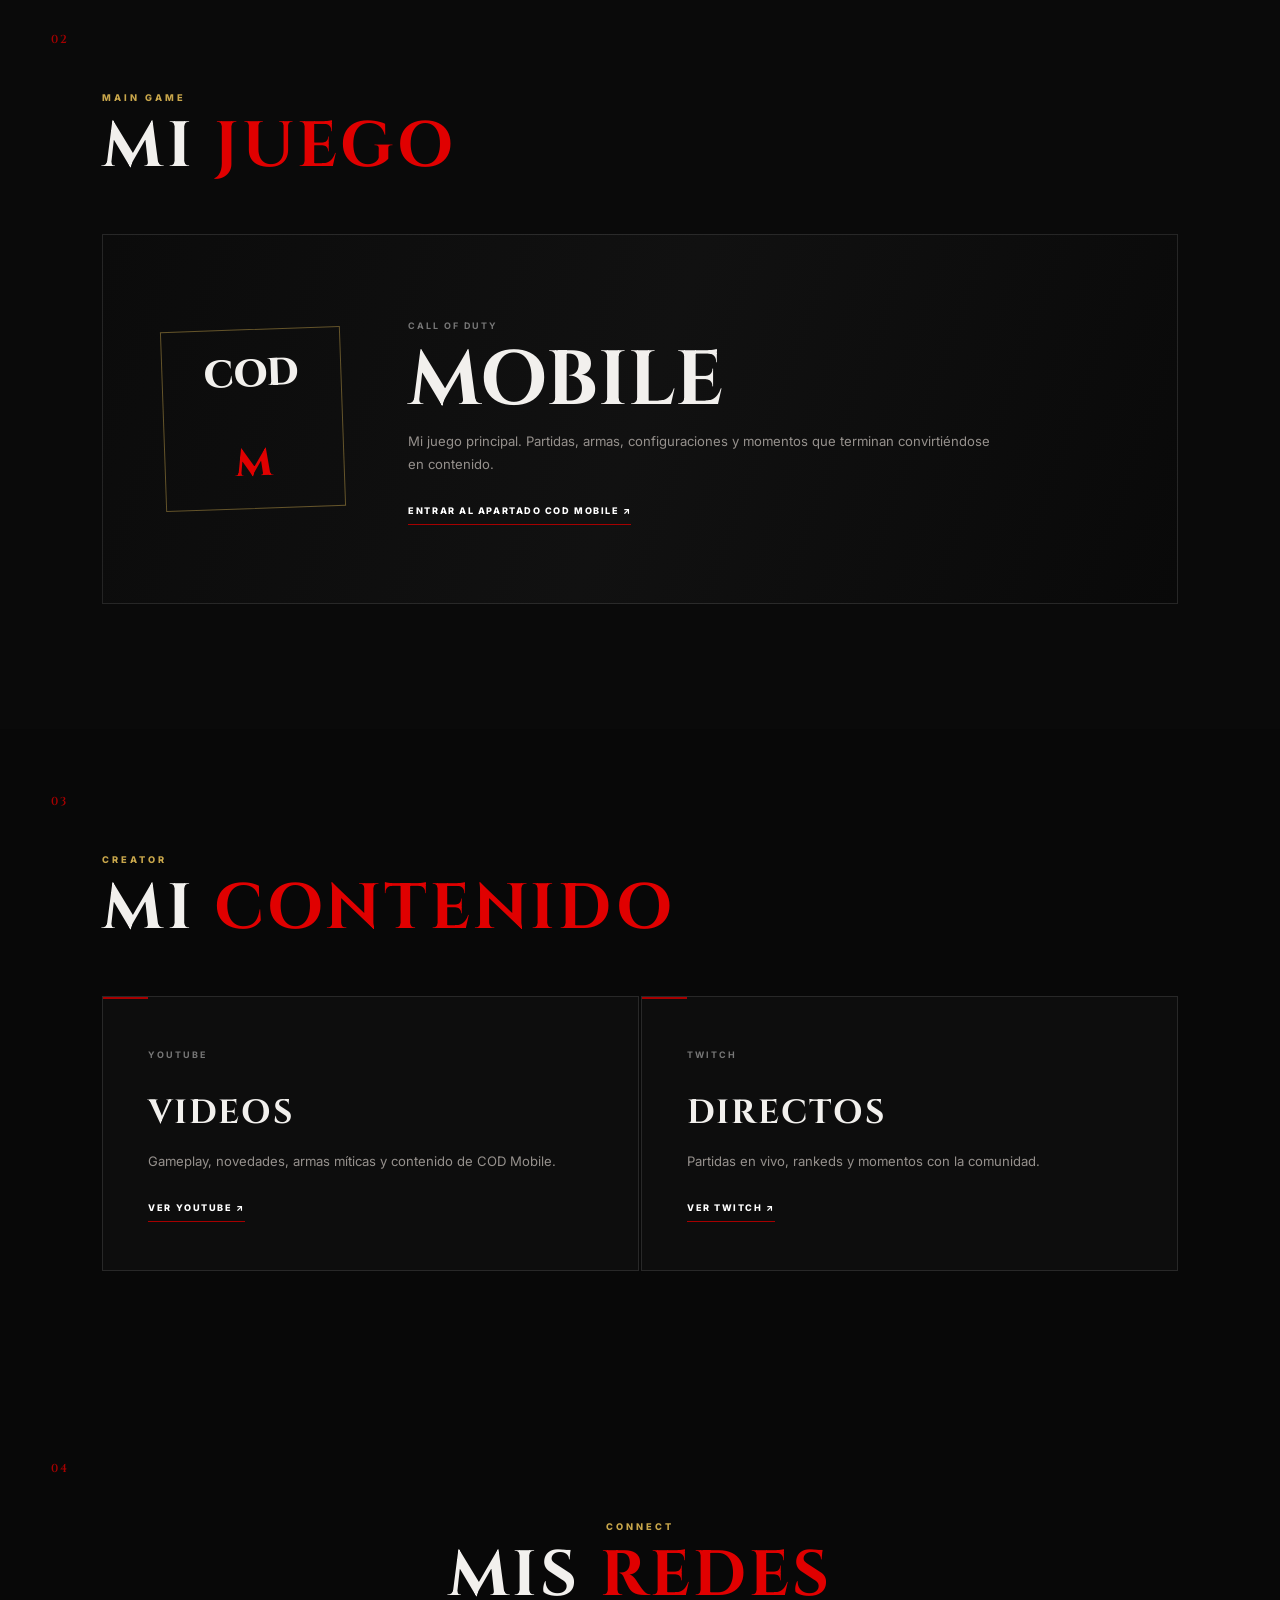
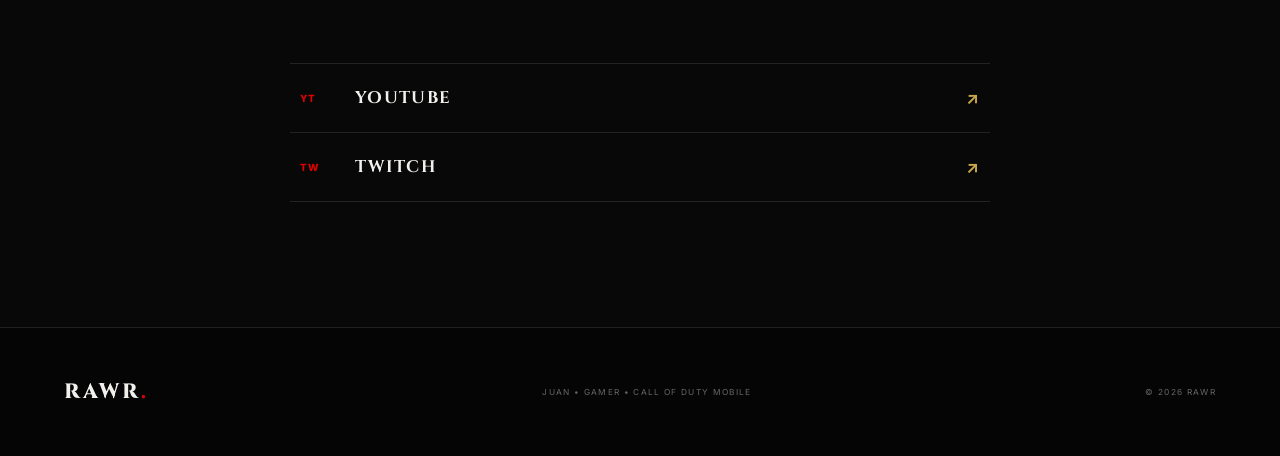
==== commit 44ea0edf: "Add files via upload" ====
--- a/index.html
+++ b/index.html
@@ -1,21 +1,21 @@
 <!DOCTYPE html>
 <html lang="es">
 <head>
-  <meta charset="UTF-8">
-  <meta name="viewport" content="width=device-width, initial-scale=1.0">
-  <link rel="icon" type="image/png" href="favicon.png">
-  <title>RAWR</title>
-  <link rel="preconnect" href="https://fonts.googleapis.com">
-  <link rel="preconnect" href="https://fonts.gstatic.com" crossorigin>
-  <link href="https://fonts.googleapis.com/css2?family=Cinzel:wght@500;600;700;800&family=Inter:wght@400;500;600;700;800&display=swap" rel="stylesheet">
-  <link rel="stylesheet" href="style.css">
+<meta charset="UTF-8">
+<meta name="viewport" content="width=device-width, initial-scale=1.0">
+<meta name="description" content="RAWR — Juan | Gamer de Call of Duty: Mobile">
+<title>RAWR | Juan</title>
+<link rel="preconnect" href="https://fonts.googleapis.com">
+<link rel="preconnect" href="https://fonts.gstatic.com" crossorigin>
+<link href="https://fonts.googleapis.com/css2?family=Cinzel:wght@600;700;800&family=Inter:wght@400;500;600;700;800&display=swap" rel="stylesheet">
+<link rel="stylesheet" href="style.css">
 </head>
 <body>
 <header class="navbar">
-  <a href="#inicio" class="logo">RAWR<span></span></a>
-  <button class="menu-toggle" aria-label="Abrir menú"><span></span><span></span><span></span></button>
+  <a class="logo" href="#inicio">RAWR<span>.</span></a>
+  <button class="menu-toggle" aria-label="Abrir menú" aria-expanded="false"><i></i><i></i><i></i></button>
   <nav class="nav-links">
-    <a href="#inicio" class="active">INICIO</a>
+    <a class="active" href="#inicio">INICIO</a>
     <a href="#sobre-mi">SOBRE MÍ</a>
     <a href="#gaming">GAMING</a>
     <a href="cod-mobile.html">COD MOBILE</a>
@@ -28,153 +28,54 @@
 <section id="inicio" class="hero">
   <div class="hero-image"></div>
   <div class="hero-overlay"></div>
-  <canvas id="particles"></canvas>
-  <div class="hero-scanlines"></div>
-  <div class="hero-corner corner-tl"></div><div class="hero-corner corner-br"></div>
-  <div class="red-glow"></div>
   <div class="hero-content">
-    <p class="eyebrow"><span></span> JUAN • GAMER <span></span></p>
-    <h1 class="glitch-title" data-text="RAWR">RAWR</h1>
+    <p class="eyebrow"><span></span> JUAN • GAMER</p>
+    <h1>RAWR</h1>
     <p class="hero-subtitle">CALL OF DUTY <strong>MOBILE</strong></p>
-    <p class="hero-description">No juego para ganar<br><strong>Juego para dominar</strong></p>
-    <a class="cta" href="#sobre-mi">CONOCERME <span>↘</span></a>
+    <p class="hero-description">No juego para ganar.<br><strong>Juego para dominar.</strong></p>
+    <a class="cta" href="cod-mobile.html">EXPLORAR COD MOBILE <span>↗</span></a>
   </div>
-  <div class="hero-side-label">RAWR / 002</div>
+  <div class="hero-side-label">RAWR / 001</div>
   <div class="scroll-indicator"><span></span> SCROLL</div>
 </section>
 
-<section id="sobre-mi" class="section reveal-section">
+<section id="sobre-mi" class="section">
   <div class="section-number">01</div>
   <div class="section-heading"><p>IDENTIDAD</p><h2>SOBRE <em>MÍ</em></h2></div>
-  <div class="about-grid">
-    <article class="about-card reveal-item"><span>01 / PLAYER</span><h3>JUAN</h3><p>Detrás de RAWR está Juan: un jugador que convierte cada partida en una oportunidad para mejorar, competir y dejar su marca</p></article>
-    <article class="about-card accent-card reveal-item"><span>02 / NICK</span><h3>RAWR</h3><p>Un nombre corto, directo y reconocible. La identidad que representa mi contenido y mi estilo dentro del gaming</p></article>
+  <div class="cards">
+    <article class="card"><small>01 / PLAYER</small><h3>JUAN</h3><p>Detrás de RAWR está Juan. Un jugador que convierte cada partida en una oportunidad para mejorar, competir y dejar su marca.</p></article>
+    <article class="card gold"><small>02 / NICK</small><h3>RAWR</h3><p>Una identidad corta, directa y reconocible para mi contenido y mi estilo dentro del gaming.</p></article>
   </div>
 </section>
 
-<section id="gaming" class="section gaming reveal-section">
+<section id="gaming" class="section dark">
   <div class="section-number">02</div>
   <div class="section-heading"><p>MAIN GAME</p><h2>MI <em>JUEGO</em></h2></div>
-  <div class="game-panel reveal-item">
+  <div class="game-panel">
     <div class="game-mark">COD<br><span>M</span></div>
-    <div class="game-info"><span class="gold-label">CALL OF DUTY</span><h3>MOBILE</h3><p>Mi juego principal. Partidas, armas, rachas y momentos que terminan convirtiéndose en contenido</p>
-      <div class="stats"><div><strong>01</strong><span>MAIN GAME</span></div><div><strong>RAWR</strong><span>PLAYER</span></div><div><strong>24/7</strong><span>GRIND</span></div></div>
-    </div>
+    <div><small class="gold-label">CALL OF DUTY</small><h3>MOBILE</h3><p>Mi juego principal. Partidas, armas, configuraciones y momentos que terminan convirtiéndose en contenido.</p><a class="mini-link" href="cod-mobile.html">ENTRAR AL APARTADO COD MOBILE ↗</a></div>
   </div>
 </section>
 
-<section id="contenido" class="section reveal-section">
+<section id="contenido" class="section">
   <div class="section-number">03</div>
   <div class="section-heading"><p>CREATOR</p><h2>MI <em>CONTENIDO</em></h2></div>
-  <div class="content-grid">
-    <article class="content-card reveal-item"><span>YOUTUBE</span><h3>VIDEOS</h3><p>Gameplay, novedades, armas y momentos de COD Mobile</p><a class="ghost-button" href="https://www.youtube.com/@Style___JD" target="_blank" rel="noopener noreferrer">VER CONTENIDO ↗</a></article>
-    <article class="content-card reveal-item"><span>TWITCH</span><h3>DIRECTOS</h3><p>Partidas en vivo, rankeds y momentos con la comunidad</p><a class="ghost-button" href="https://www.twitch.tv/style___jd" target="_blank" rel="noopener noreferrer">VER DIRECTOS ↗</a></article>
-        <article class="content-card">
-          <span>INSTAGRAM</span>
-          <h3>REELS</h3>
-          <p>Reels de armas, humor y algunos vlogs que suelo grabar</p>
-          <a class="ghost-button" href="https://www.instagram.com/style___jd/" target="_blank" rel="noopener noreferrer">VER REELS ↗</a>
-</article>
-</div>
+  <div class="cards">
+    <article class="card"><small>YOUTUBE</small><h3>VIDEOS</h3><p>Gameplay, novedades, armas míticas y contenido de COD Mobile.</p><a class="mini-link" target="_blank" rel="noopener noreferrer" href="https://www.youtube.com/@Style___JD">VER YOUTUBE ↗</a></article>
+    <article class="card"><small>TWITCH</small><h3>DIRECTOS</h3><p>Partidas en vivo, rankeds y momentos con la comunidad.</p><a class="mini-link" target="_blank" rel="noopener noreferrer" href="https://www.twitch.tv/style___jd">VER TWITCH ↗</a></article>
+  </div>
 </section>
 
-<section id="contenido" class="content-section">
-    
-    <div class="section-header">
-        <span class="section-label">RAWR // CONTENT</span>
-        <h2>ÚLTIMO CONTENIDO</h2>
-        <p>Mis últimos videos y clips</p>
-    </div>
-
-    <div class="content-grid">
-
-        <article class="content-card youtube-card">
-
-            <div class="content-image">
-                <img 
-                    src="YouTube.jpg" 
-                    alt="Último video de YouTube"
-                >
-
-                <div class="image-overlay">
-                    <span class="platform">YOUTUBE</span>
-                    <span class="play-icon">▶</span>
-                </div>
-            </div>
-
-            <div class="content-info">
-                <span class="content-type">ÚLTIMO VIDEO</span>
-
-                <h3>Mi último video</h3>
-
-                <p>
-                    Mira mi último contenido en YouTube.
-                </p>
-
-                <a 
-                    href="https://youtu.be/C5jWNM9kT7c?si=igZAH8Ixmf4QzASQ"
-                    target="_blank"
-                    rel="noopener noreferrer"
-                    class="content-button youtube-button"
-                >
-                    ▶ VER EN YOUTUBE
-                </a>
-            </div>
-
-        </article>
-
-        <article class="content-card instagram-card">
-
-            <div class="content-image">
-                <img 
-                    src="Instagram.jpg" 
-                    alt="Último Reel de Instagram"
-                >
-
-                <div class="image-overlay">
-                    <span class="platform">INSTAGRAM</span>
-                    <span class="play-icon">▶</span>
-                </div>
-            </div>
-
-            <div class="content-info">
-                <span class="content-type">ÚLTIMO REEL</span>
-
-                <h3>Mi último Reel</h3>
-
-                <p>
-                    Mira mi último clip en Instagram.
-                </p>
-
-                <a 
-                    href="https://www.instagram.com/reel/Dbi9MmZSUVc/?utm_source=ig_web_copy_link&igsi=NTc4MTIwNjQ2YQ=="
-                    target="_blank"
-                    rel="noopener noreferrer"
-                    class="content-button instagram-button"
-                >
-                    ◎ VER EN INSTAGRAM
-                </a>
-            </div>
-
-        </article>
-
-    </div>
-
-</section>
-
-
-<section id="redes" class="section socials reveal-section">
+<section id="redes" class="section socials">
   <div class="section-number">04</div>
   <div class="section-heading centered"><p>CONNECT</p><h2>MIS <em>REDES</em></h2></div>
-  <div class="social-links reveal-item">
-    <a href="https://www.youtube.com/@Style___JD" target="_blank" rel="noopener noreferrer"><span>YT</span> YOUTUBE <b>↗</b></a>
-    <a href="https://www.twitch.tv/style___jd" target="_blank" rel="noopener noreferrer"><span>TW</span> TWITCH <b>↗</b></a>
-    <a href="https://www.instagram.com/style___jd" target="_blank" rel="noopener noreferrer"><span>IG</span> INSTAGRAM <b>↗</b></a>
+  <div class="social-links">
+    <a target="_blank" rel="noopener noreferrer" href="https://www.youtube.com/@Style___JD"><span>YT</span> YOUTUBE <b>↗</b></a>
+    <a target="_blank" rel="noopener noreferrer" href="https://www.twitch.tv/style___jd"><span>TW</span> TWITCH <b>↗</b></a>
   </div>
 </section>
 </main>
-
-<footer><div class="footer-logo">RAWR<span></span></div><p>JUAN • GAMER • CALL OF DUTY MOBILE</p><small>© <span id="year"></span> RAWR</small></footer>
+<footer><div class="footer-logo">RAWR<span>.</span></div><p>JUAN • GAMER • CALL OF DUTY MOBILE</p><small>© <span id="year"></span> RAWR</small></footer>
 <script src="script.js"></script>
 </body>
 </html>
--- a/style.css
+++ b/style.css
@@ -1 +1,5 @@
-*{box-sizing:border-box}html{scroll-behavior:smooth}body{margin:0;background:#070707;color:#f2f0ed;font-family:Inter,Arial,sans-serif}a{text-decoration:none;color:inherit}.navbar{position:fixed;top:0;width:100%;height:82px;z-index:50;display:flex;align-items:center;justify-content:space-between;padding:0 5vw;background:linear-gradient(#000c,transparent)}.logo,.footer-logo{font:800 1.35rem Cinzel;letter-spacing:.13em}.logo span,.footer-logo span{color:#e00000}.nav-links{display:flex;gap:2rem}.nav-links a{font-size:.65rem;letter-spacing:.15em;color:#aaa}.nav-links a.active,.nav-links a:hover{color:#fff}.nav-links a.active:after{content:'';display:block;height:1px;background:#e00000;margin-top:8px}.menu-toggle{display:none;background:none;border:0}.menu-toggle span{display:block;width:25px;height:2px;background:#fff;margin:5px}.section-number{position:absolute;font: .8rem Cinzel;letter-spacing:.2em}.section-heading p{font-size:.62rem;letter-spacing:.3em;font-weight:800}.footer-logo{margin-bottom:10px}footer{padding:50px 5vw;border-top:1px solid #222;display:flex;justify-content:space-between;gap:20px;color:#666;font-size:.55rem;letter-spacing:.15em} @media(max-width:800px){.menu-toggle{display:block}.nav-links{display:none;position:absolute;right:5vw;top:70px;flex-direction:column;background:#0b0b0b;padding:20px;width:210px}.nav-links.open{display:flex}footer{flex-direction:column}}
+*{box-sizing:border-box;margin:0;padding:0}html{scroll-behavior:smooth}body{background:#070707;color:#f2f0ed;font-family:Inter,Arial,sans-serif;overflow-x:hidden}a{color:inherit;text-decoration:none}::selection{background:#a60000;color:#fff}:root{--black:#070707;--red:#a60000;--bright:#e00000;--gold:#c8a64b;--muted:#96918d;--line:rgba(255,255,255,.11)}
+.navbar{position:fixed;z-index:100;top:0;left:0;width:100%;height:82px;padding:0 5vw;display:flex;align-items:center;justify-content:space-between;background:linear-gradient(#050505d9,transparent)}.logo,.footer-logo{font:800 1.3rem Cinzel,serif;letter-spacing:.14em}.logo span,.footer-logo span{color:var(--bright)}.nav-links{display:flex;gap:2rem}.nav-links a{font-size:.64rem;font-weight:800;letter-spacing:.16em;color:#aaa;position:relative}.nav-links a:hover,.nav-links a.active{color:#fff}.nav-links a.active:after{content:"";position:absolute;left:0;right:0;bottom:-10px;height:1px;background:var(--bright)}.menu-toggle{display:none;background:none;border:0}.menu-toggle i{display:block;width:25px;height:2px;background:#fff;margin:5px}
+.hero{position:relative;min-height:100svh;height:100vh;overflow:hidden;display:flex;align-items:center}.hero-image{position:absolute;inset:0;background:url('hero.png') center center/cover no-repeat;transform:scale(1.01);z-index:0}.hero-overlay{position:absolute;inset:0;z-index:1;background:linear-gradient(90deg,rgba(4,4,4,.88) 0%,rgba(4,4,4,.68) 23%,rgba(4,4,4,.16) 53%,rgba(4,4,4,.3) 72%,rgba(4,4,4,.72) 100%),linear-gradient(0deg,rgba(4,4,4,.86) 0%,transparent 35%,rgba(4,4,4,.22) 100%)}.hero-content{position:relative;z-index:2;width:min(560px,38vw);margin-left:8vw;margin-top:5vh;animation:enter .9s ease both}@keyframes enter{from{opacity:0;transform:translateY(20px)}to{opacity:1;transform:none}}.eyebrow{display:flex;align-items:center;gap:10px;color:var(--gold);font-size:.63rem;font-weight:800;letter-spacing:.3em;margin-bottom:18px}.eyebrow span{width:28px;height:1px;background:var(--gold)}.hero h1{font:800 clamp(4.8rem,9vw,9rem)/.82 Cinzel,serif;letter-spacing:.08em;text-shadow:0 8px 35px #000}.hero-subtitle{margin-top:24px;font-size:.82rem;letter-spacing:.34em;color:#ddd}.hero-subtitle strong{color:var(--bright)}.hero-description{margin-top:28px;font-size:.9rem;line-height:1.8;color:#aaa}.hero-description strong{color:#fff}.cta{display:inline-flex;align-items:center;gap:25px;margin-top:34px;padding:15px 19px;border:1px solid #ffffff55;font-size:.62rem;font-weight:800;letter-spacing:.17em;transition:.25s}.cta:hover{background:var(--red);border-color:var(--red);transform:translateX(4px)}.cta span{color:var(--gold);font-size:1rem}.hero-side-label{position:absolute;z-index:2;right:3vw;top:50%;writing-mode:vertical-rl;transform:rotate(180deg);font-size:.52rem;letter-spacing:.3em;color:#ffffff45}.scroll-indicator{position:absolute;z-index:2;left:8vw;bottom:28px;color:#ffffff66;font-size:.52rem;letter-spacing:.25em;display:flex;align-items:center;gap:10px}.scroll-indicator span{width:35px;height:1px;background:var(--red)}
+.section{position:relative;padding:125px 8vw;background:#080808}.section.dark{background:#0a0a0a}.section-number{position:absolute;top:65px;left:4vw;color:var(--red);font:600 .72rem Cinzel,serif;letter-spacing:.2em}.section-heading{margin-bottom:55px}.section-heading p{color:var(--gold);font-size:.58rem;font-weight:800;letter-spacing:.32em;margin-bottom:12px}.section-heading h2{font:700 clamp(2.4rem,5vw,4.5rem)/1 Cinzel,serif;letter-spacing:.05em}.section-heading em{font-style:normal;color:var(--bright)}.centered{text-align:center}.cards{display:grid;grid-template-columns:repeat(2,minmax(0,1fr));gap:2px}.card{min-height:275px;padding:45px;border:1px solid var(--line);background:#0d0d0d;position:relative}.card:before{content:"";position:absolute;top:0;left:0;width:45px;height:2px;background:var(--red)}.card.gold:before{background:var(--gold)}.card small,.gold-label{color:#777;font-size:.56rem;font-weight:700;letter-spacing:.22em}.card h3{font:700 2.1rem Cinzel,serif;letter-spacing:.06em;margin:28px 0 15px}.card p,.game-panel p{color:var(--muted);font-size:.82rem;line-height:1.8;max-width:600px}.game-panel{display:flex;align-items:center;gap:65px;padding:60px;border:1px solid var(--line);background:linear-gradient(110deg,#0b0b0b,#111,#090909);min-height:370px}.game-mark{width:180px;height:180px;flex:0 0 180px;border:1px solid #c8a64b77;display:grid;place-items:center;text-align:center;font:800 2.4rem/.82 Cinzel,serif;transform:rotate(-2deg)}.game-mark span{color:var(--bright)}.game-panel h3{font:700 clamp(3rem,6vw,5.5rem)/1 Cinzel,serif;margin:10px 0}.mini-link{display:inline-block;margin-top:28px;color:#fff;font-size:.57rem;font-weight:800;letter-spacing:.17em;border-bottom:1px solid var(--red);padding-bottom:8px}.socials{min-height:520px}.social-links{width:min(700px,100%);margin:0 auto;border-top:1px solid var(--line)}.social-links a{display:flex;align-items:center;padding:23px 10px;border-bottom:1px solid var(--line);font:700 1.05rem Cinzel,serif;letter-spacing:.08em;transition:.25s}.social-links a:hover{padding-left:24px;background:#a6000014}.social-links span{width:55px;color:var(--bright);font:800 .62rem Inter}.social-links b{margin-left:auto;color:var(--gold);font-family:Inter}footer{padding:50px 5vw;border-top:1px solid var(--line);display:flex;align-items:center;justify-content:space-between;gap:20px;background:#050505}footer p,footer small{color:#666;font-size:.52rem;letter-spacing:.16em}
+@media(max-width:900px){.nav-links{gap:1.1rem}.hero-content{width:50vw;margin-left:7vw}.hero-overlay{background:linear-gradient(90deg,rgba(4,4,4,.92),rgba(4,4,4,.52) 45%,rgba(4,4,4,.38)),linear-gradient(0deg,rgba(4,4,4,.85),transparent 45%)}}@media(max-width:700px){.navbar{height:70px}.menu-toggle{display:block;cursor:pointer}.nav-links{display:none;position:absolute;right:5vw;top:70px;width:220px;padding:20px;flex-direction:column;gap:18px;background:#090909f7;border:1px solid var(--line)}.nav-links.open{display:flex}.hero{min-height:760px}.hero-image{background-position:center}.hero-content{width:84vw;margin:80px 0 0 7vw}.hero h1{font-size:clamp(4rem,20vw,7rem)}.hero-subtitle{letter-spacing:.18em;font-size:.68rem}.hero-side-label{display:none}.section{padding:105px 7vw}.section-number{left:7vw}.cards{grid-template-columns:1fr}.game-panel{padding:35px;display:block}.game-mark{width:120px;height:120px;min-width:120px;font-size:1.7rem;margin-bottom:35px}.socials{min-height:450px}footer{flex-direction:column;align-items:flex-start}}
